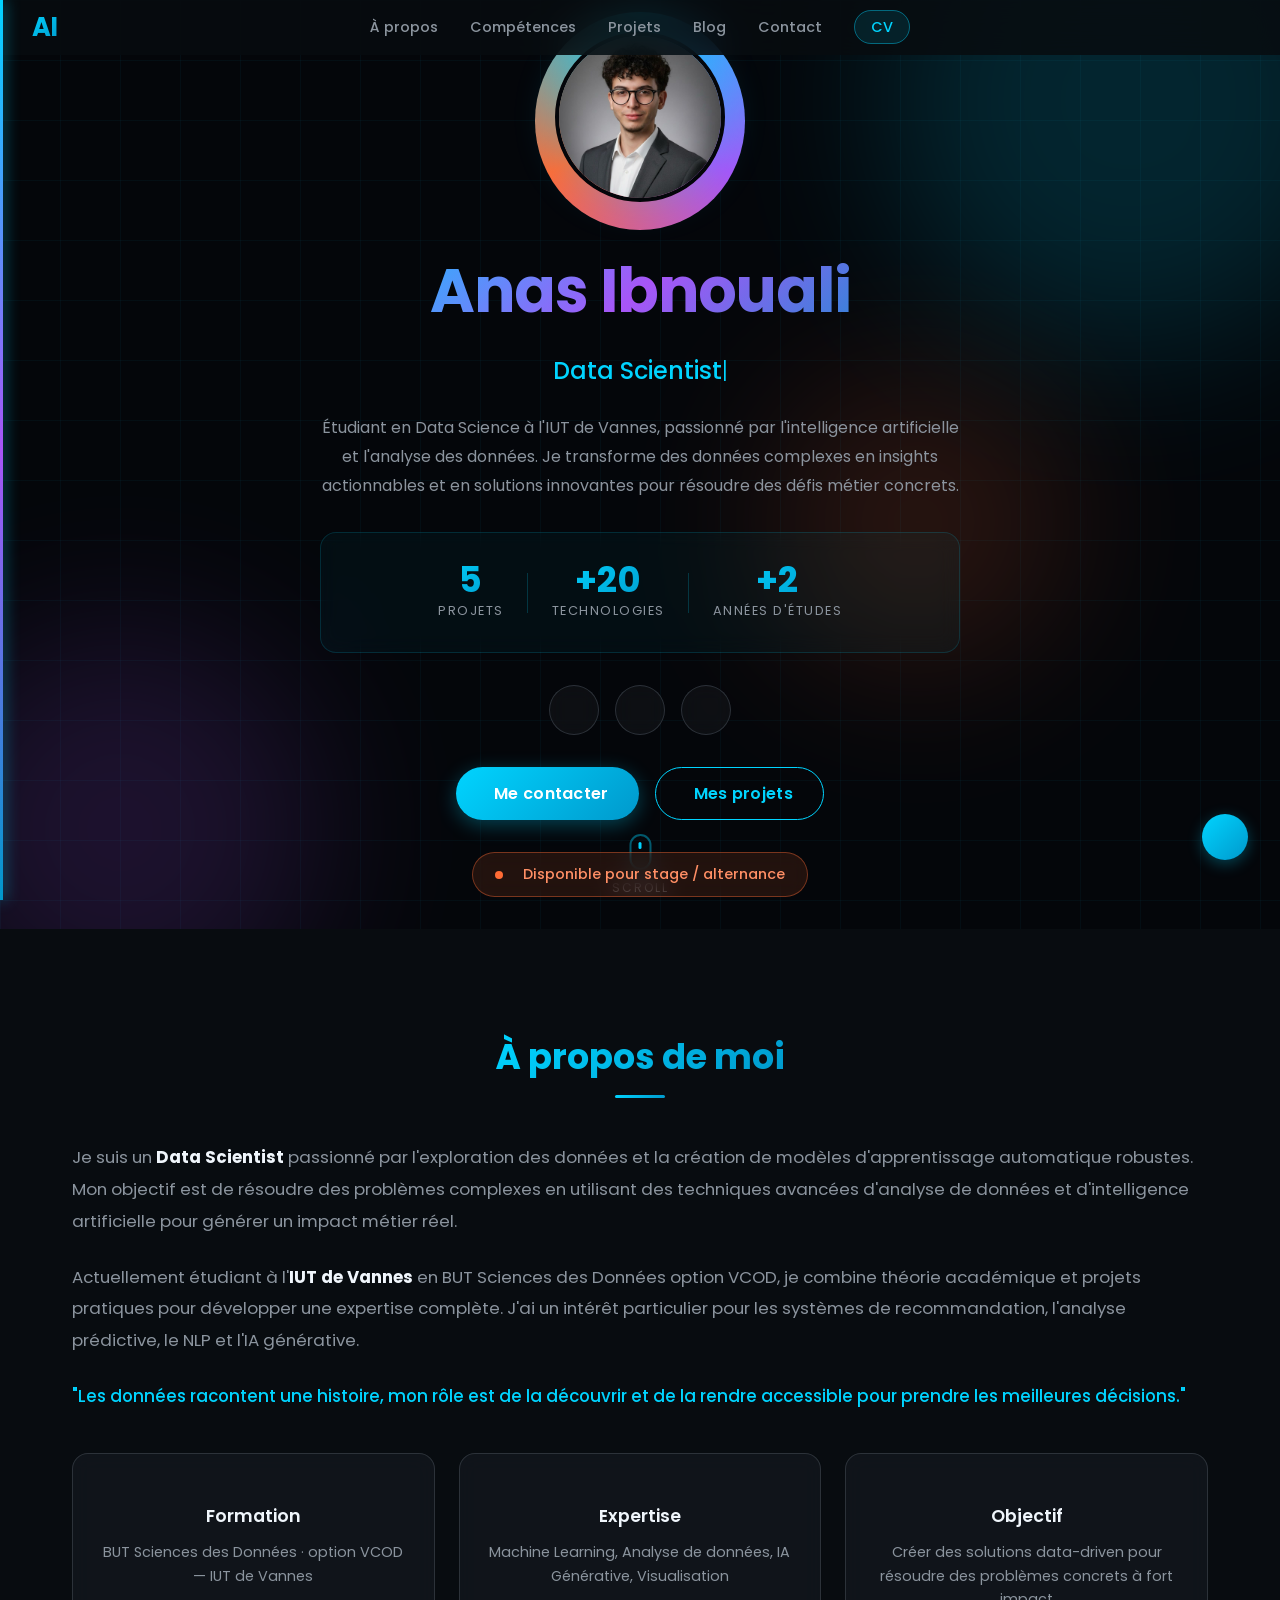
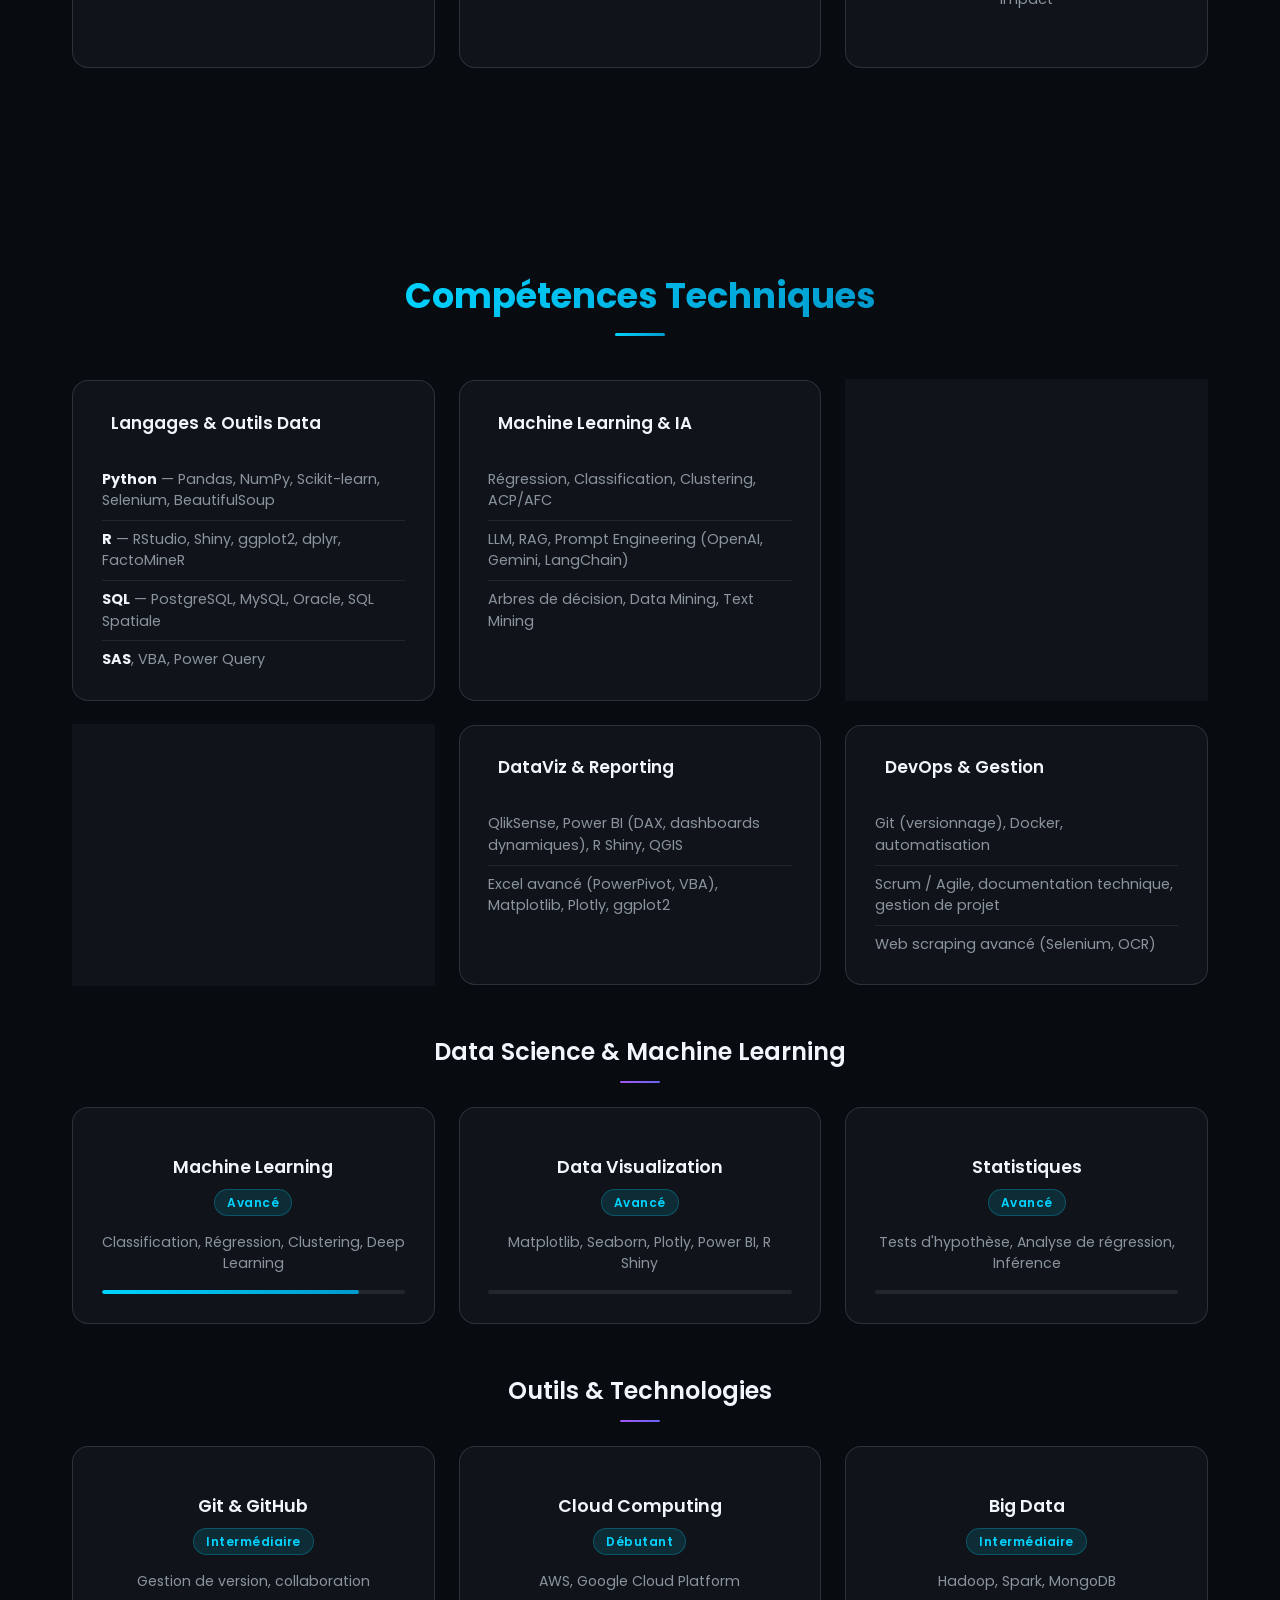
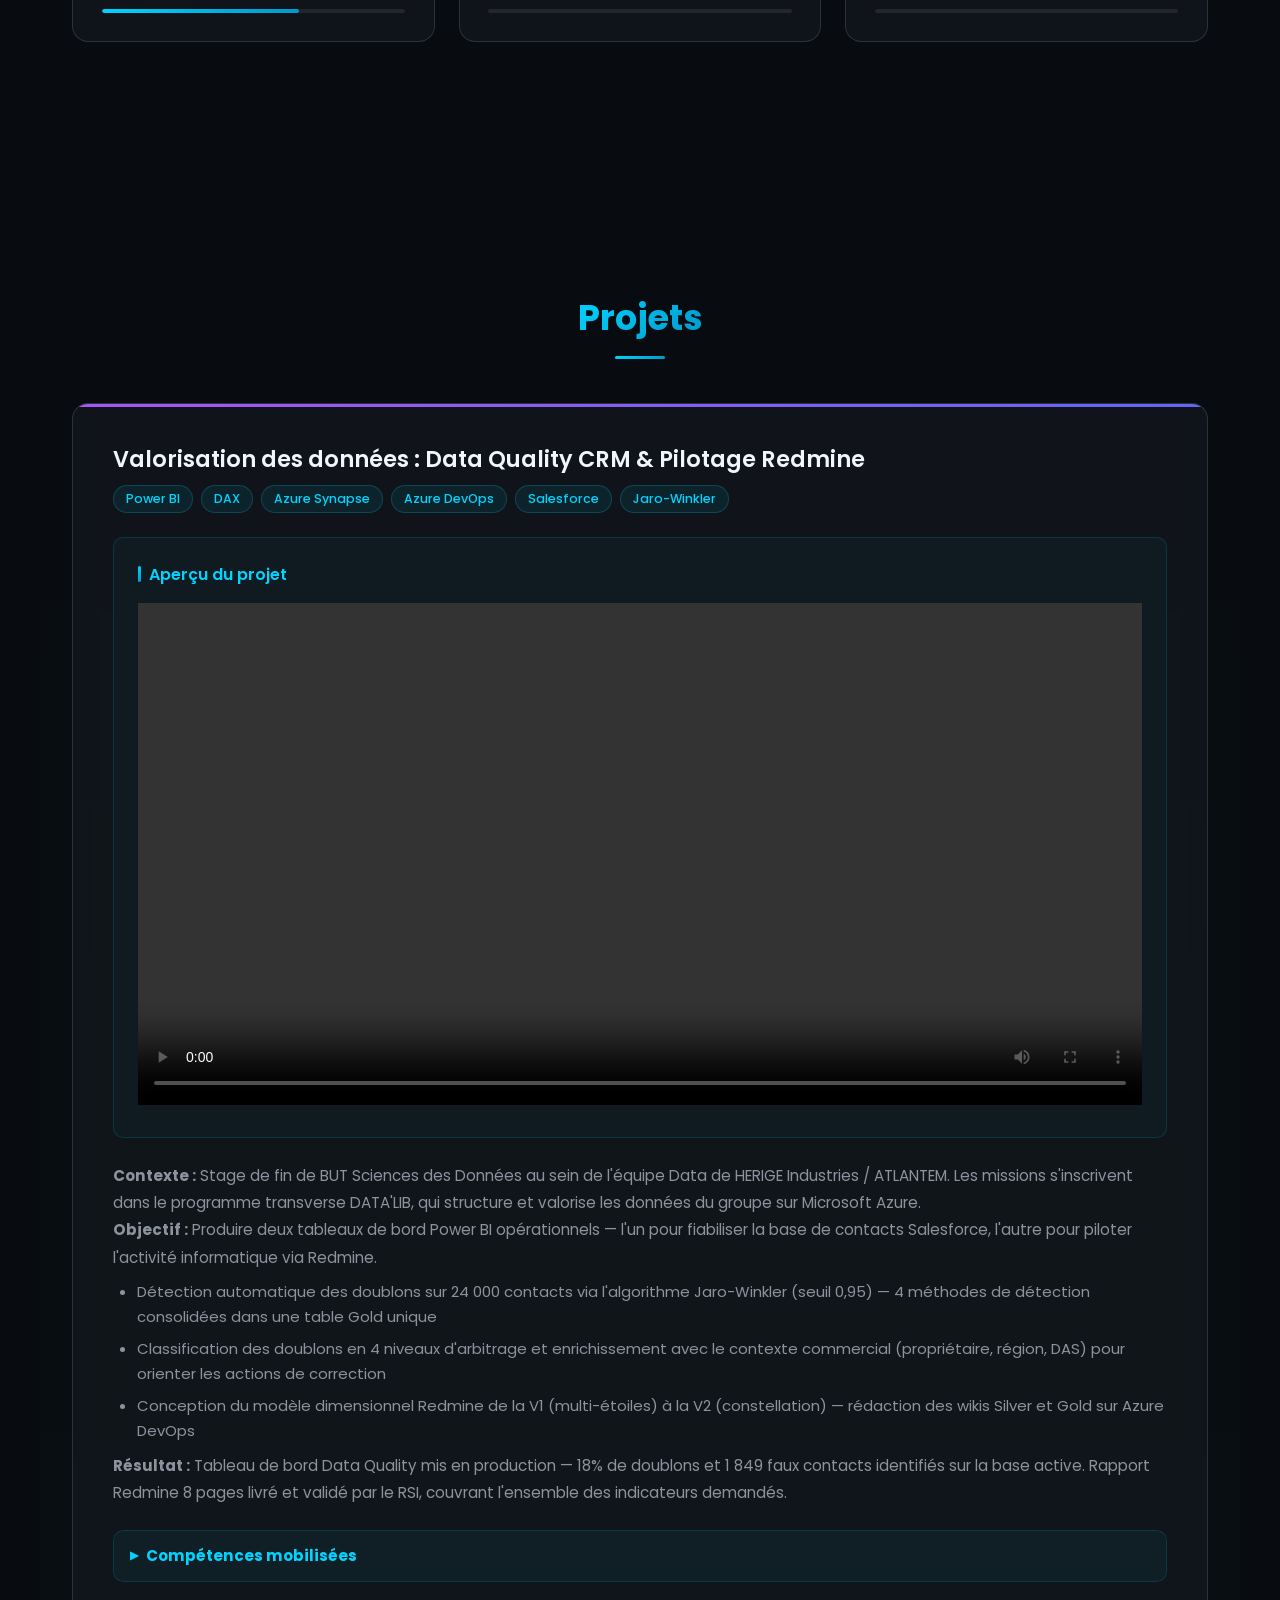
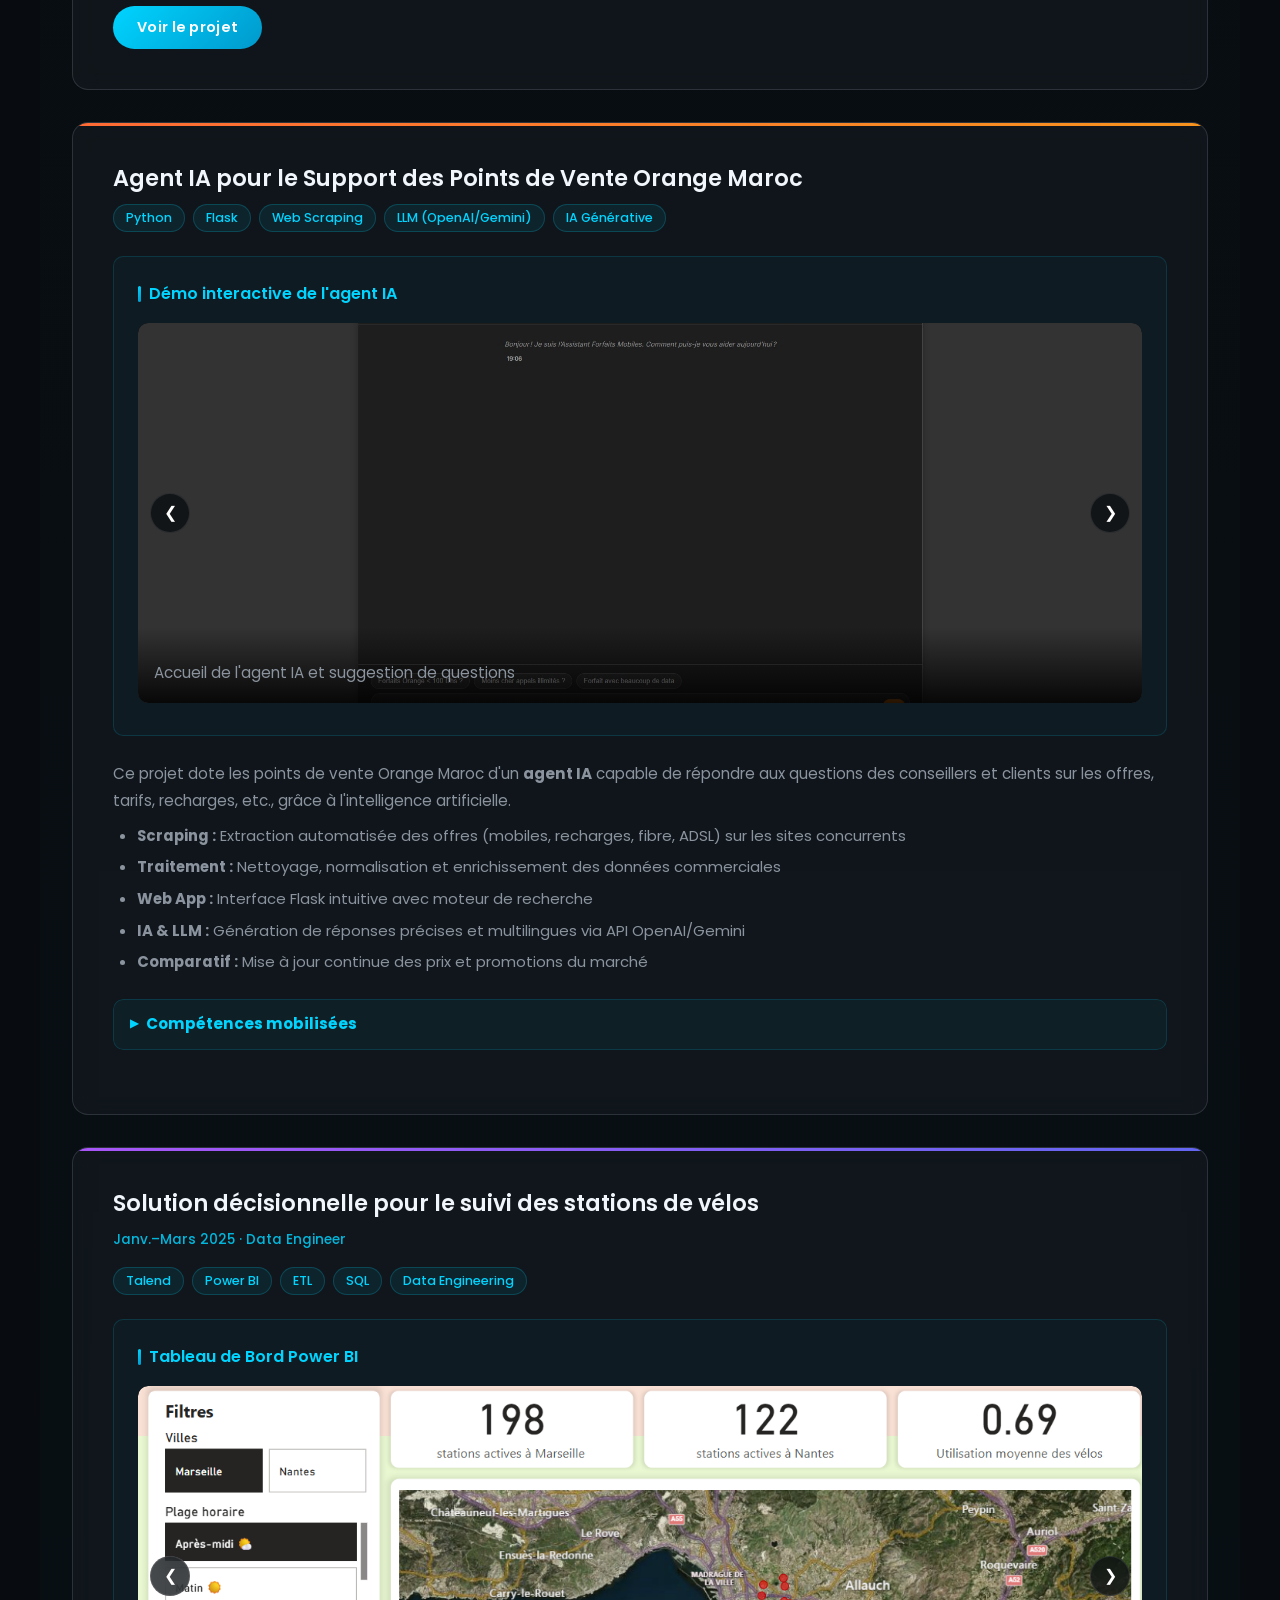
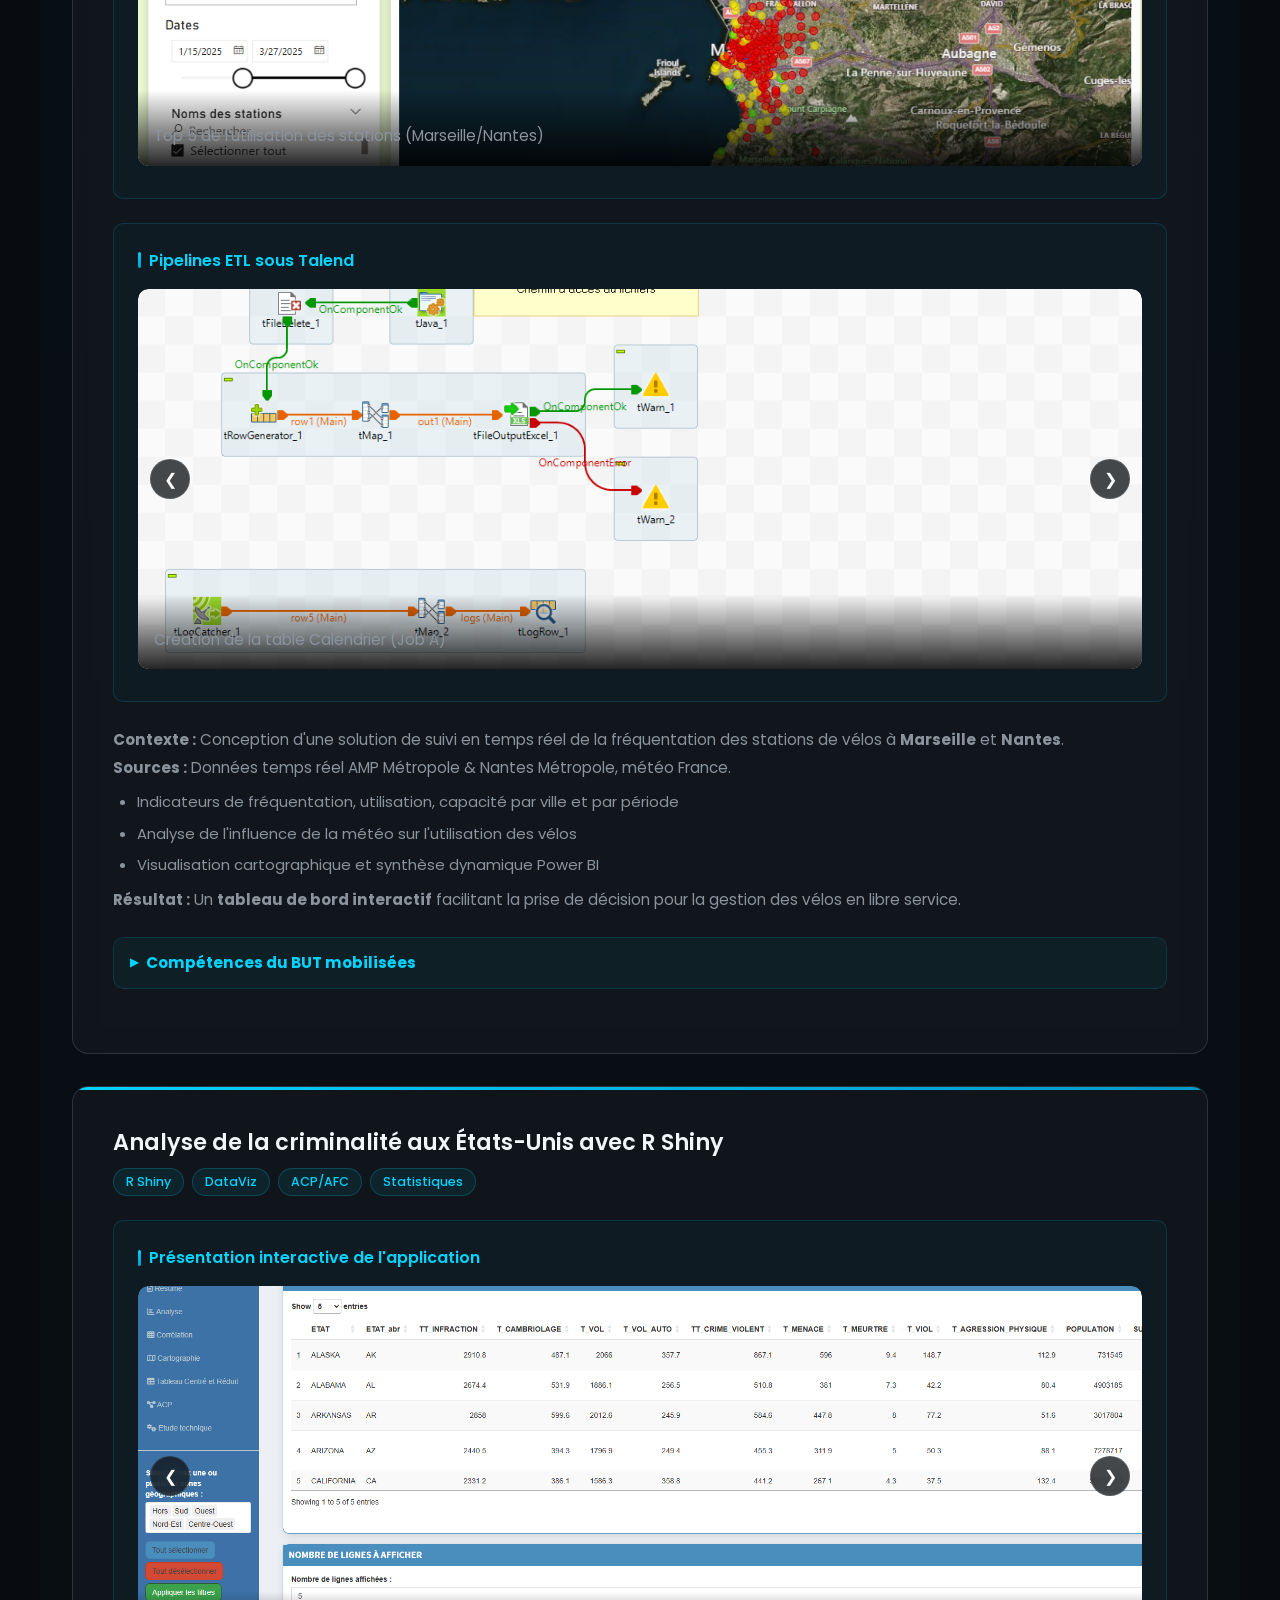
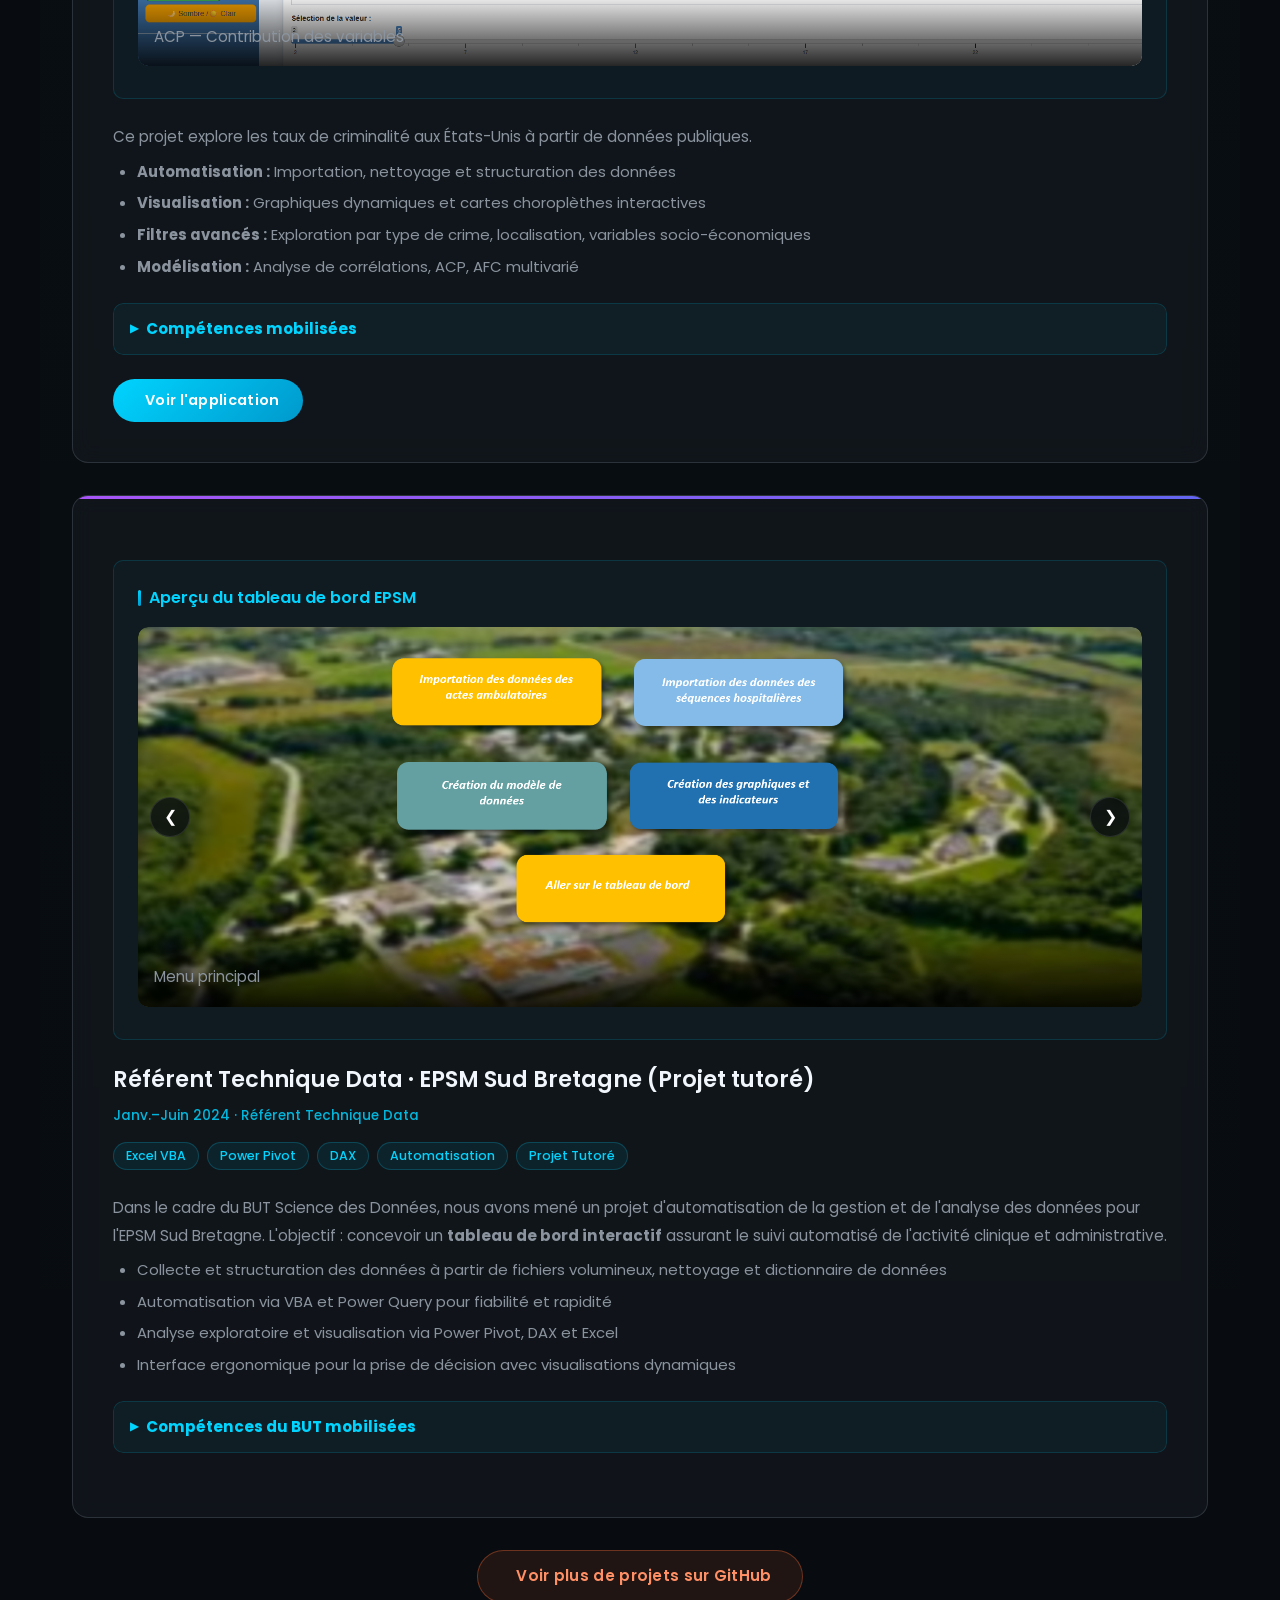
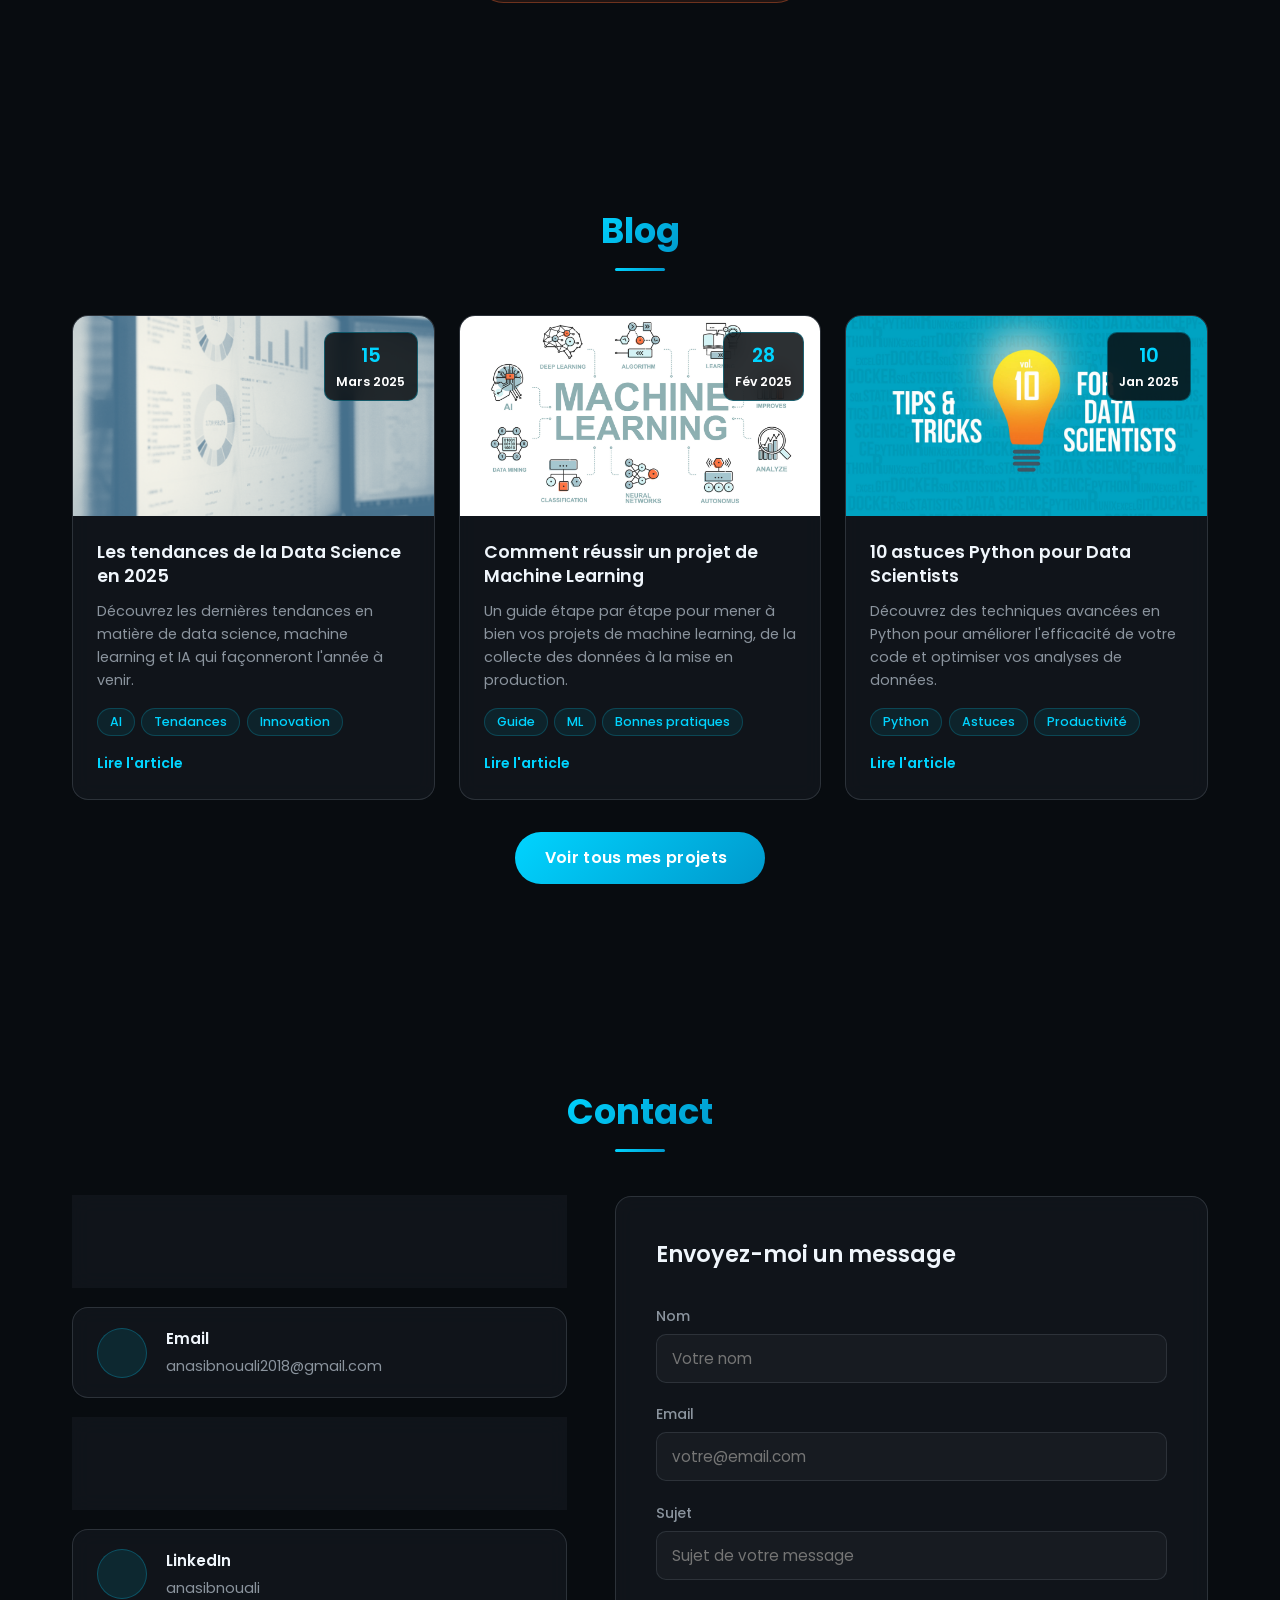
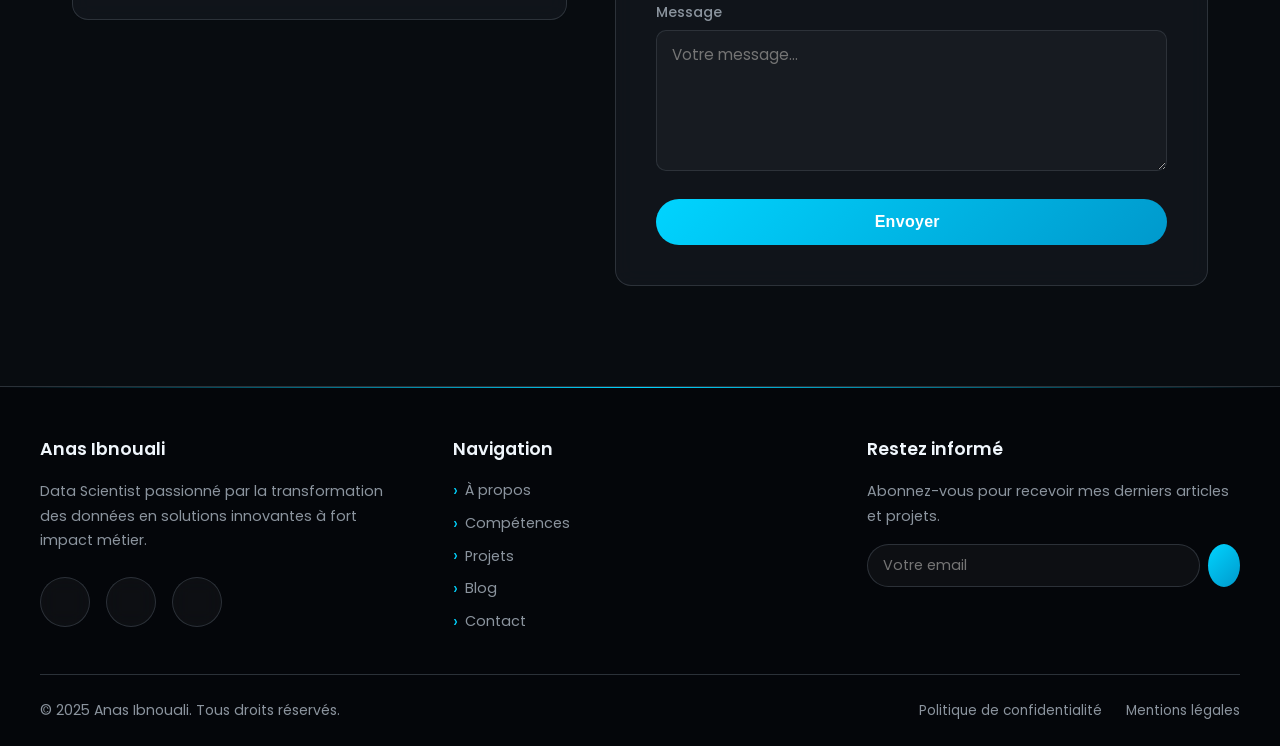
==== index.html @ 26225add "Rename Index.html to index.html for GitHub Pages" ====
<!DOCTYPE html>
<html lang="fr">
<head>
    <meta charset="UTF-8">
    <meta name="viewport" content="width=device-width, initial-scale=1.0">
    <meta name="description" content="Portfolio d'Anas Ibnouali - Data Scientist & ML Engineer spécialisé en Machine Learning, IA et visualisation de données. Étudiant à l'IUT de Vannes.">
    <meta name="keywords" content="Data Science, Machine Learning, IA, Python, R, Portfolio, Anas Ibnouali, Analyste données">
    <meta name="author" content="Anas Ibnouali">
    <meta property="og:title" content="Portfolio - Anas Ibnouali | Data Scientist & ML Engineer">
    <meta property="og:description" content="Data Scientist passionné par l'IA et l'analyse de données. Découvrez mes projets et compétences.">
    <meta property="og:type" content="website">
    <meta property="og:image" content="Images/photo.png">
    <meta name="twitter:card" content="summary_large_image">
    <meta name="theme-color" content="#00d4ff">
    <link rel="icon" type="image/x-icon" href="Images/favicon.ico">
    <link rel="manifest" href="manifest.json">
    <title>Portfolio - Anas Ibnouali | Data Scientist & ML Engineer</title>

    <link rel="preload" href="Styles/styles.css" as="style">
    <link rel="preload" href="https://fonts.googleapis.com/css2?family=Poppins:wght@300;400;500;600;700&display=swap" as="style">

    <link rel="stylesheet" href="Styles/styles.css">
    <link href="https://fonts.googleapis.com/css2?family=Poppins:wght@300;400;500;600;700&display=swap" rel="stylesheet">

    <script src="Scripts/script.js" defer></script>
    <script src="https://kit.fontawesome.com/a076d05399.js" crossorigin="anonymous" defer></script>

    <script type="application/ld+json">
    {
        "@context": "https://schema.org",
        "@type": "Person",
        "name": "Anas Ibnouali",
        "jobTitle": "Data Scientist",
        "description": "Étudiant en Data Science à l'IUT de Vannes, spécialisé en Machine Learning et IA",
        "url": "https://anasibnouali.github.io",
        "sameAs": [
            "https://github.com/anasibnouali",
            "https://www.linkedin.com/in/anasibnouali/"
        ],
        "email": "anasibnouali2018@gmail.com",
        "alumniOf": "IUT de Vannes",
        "knowsAbout": ["Data Science", "Machine Learning", "Python", "R", "SQL", "Power BI"]
    }
    </script>
</head>
<body>

<div class="neon-sidebar"></div>

<header>
    <div class="hero-bg">
        <div class="hero-grid"></div>
        <div class="hero-orb hero-orb-1"></div>
        <div class="hero-orb hero-orb-2"></div>
        <div class="hero-orb hero-orb-3"></div>
    </div>

    <div class="header-content">
        <div class="profile-picture">
            <div class="profile-glow"></div>
            <img src="Images/photo.png" alt="Anas Ibnouali" class="profile-img">
        </div>

        <h1 class="header-title">Anas Ibnouali</h1>

        <div class="title-animation">
            <span class="typing-text" id="typingText"></span><span class="cursor">|</span>
        </div>

        <p class="bio">
            Étudiant en Data Science à l'IUT de Vannes, passionné par l'intelligence artificielle et l'analyse des données.
            Je transforme des données complexes en insights actionnables et en solutions innovantes pour résoudre des défis métier concrets.
        </p>

        <div class="stats-container">
            <div class="stat-item">
                <span class="stat-number" data-target="5">0</span>
                <span class="stat-label">Projets</span>
            </div>
            <div class="stat-item">
                <span class="stat-number" data-target="20">0</span>
                <span class="stat-label">Technologies</span>
            </div>
            <div class="stat-item">
                <span class="stat-number" data-target="2">0</span>
                <span class="stat-label">Années d'études</span>
            </div>
        </div>

        <div class="social-icons">
            <a href="https://github.com/anasibnouali" class="icon" aria-label="GitHub" target="_blank" rel="noopener">
                <i class="fab fa-github"></i>
                <span class="tooltip">GitHub</span>
            </a>
            <a href="https://www.linkedin.com/in/anasibnouali/" class="icon" aria-label="LinkedIn" target="_blank" rel="noopener">
                <i class="fab fa-linkedin"></i>
                <span class="tooltip">LinkedIn</span>
            </a>
            <a href="mailto:anasibnouali2018@gmail.com" class="icon" aria-label="Email">
                <i class="fas fa-envelope"></i>
                <span class="tooltip">Email</span>
            </a>
        </div>

        <div class="cta-buttons">
            <a href="#contact" class="btn primary-btn">
                <i class="fas fa-envelope"></i>
                Me contacter
            </a>
            <a href="#projets" class="btn secondary-btn">
                <i class="fas fa-rocket"></i>
                Mes projets
            </a>
        </div>

        <div class="badge-available">
            <span class="badge-pulse"></span>
            <i class="fas fa-bolt"></i>
            Disponible pour stage / alternance
        </div>
    </div>

    <div class="scroll-indicator">
        <div class="scroll-mouse">
            <div class="scroll-wheel"></div>
        </div>
        <span>Scroll</span>
    </div>
</header>

<nav class="navbar" id="navbar">
    <div class="logo">
        <a href="#" class="logo-text">AI</a>
    </div>
    <input type="checkbox" id="nav-toggle" class="nav-toggle">
    <label for="nav-toggle" class="nav-toggle-label" aria-label="Menu">
        <span></span>
    </label>
    <ul class="nav-menu">
        <li><a href="#about">À propos</a></li>
        <li><a href="#competences">Compétences</a></li>
        <li><a href="#projets">Projets</a></li>
        <li><a href="#blog">Blog</a></li>
        <li><a href="#contact">Contact</a></li>
        <li>
            <a href="docs/CV_ALTERNANCE (2)" class="cv-download" download target="_blank">
                CV <i class="fas fa-download"></i>
            </a>
        </li>
    </ul>
</nav>

<main>
    <!-- ===================== À PROPOS ===================== -->
    <section id="about" class="section">
        <h2 class="section-title"><span>À propos de moi</span></h2>
        <div class="about-content">
            <div class="about-text">
                <p>Je suis un <strong>Data Scientist</strong> passionné par l'exploration des données et la création de modèles d'apprentissage automatique robustes. Mon objectif est de résoudre des problèmes complexes en utilisant des techniques avancées d'analyse de données et d'intelligence artificielle pour générer un impact métier réel.</p>
                <p>Actuellement étudiant à l'<strong>IUT de Vannes</strong> en BUT Sciences des Données option VCOD, je combine théorie académique et projets pratiques pour développer une expertise complète. J'ai un intérêt particulier pour les systèmes de recommandation, l'analyse prédictive, le NLP et l'IA générative.</p>
                <p><em>"Les données racontent une histoire, mon rôle est de la découvrir et de la rendre accessible pour prendre les meilleures décisions."</em></p>

                <div class="key-points">
                    <div class="key-point">
                        <i class="fas fa-graduation-cap"></i>
                        <h3>Formation</h3>
                        <p>BUT Sciences des Données · option VCOD — IUT de Vannes</p>
                    </div>
                    <div class="key-point">
                        <i class="fas fa-brain"></i>
                        <h3>Expertise</h3>
                        <p>Machine Learning, Analyse de données, IA Générative, Visualisation</p>
                    </div>
                    <div class="key-point">
                        <i class="fas fa-chart-line"></i>
                        <h3>Objectif</h3>
                        <p>Créer des solutions data-driven pour résoudre des problèmes concrets à fort impact</p>
                    </div>
                </div>
            </div>
        </div>
    </section>

    <!-- ===================== COMPÉTENCES ===================== -->
    <section id="competences" class="section">
        <h2 class="section-title"><span>Compétences Techniques</span></h2>

        <div class="skills-advanced-grid">
            <div class="skills-block">
                <h3><i class="fas fa-code"></i> Langages & Outils Data</h3>
                <ul>
                    <li><b>Python</b> — Pandas, NumPy, Scikit-learn, Selenium, BeautifulSoup</li>
                    <li><b>R</b> — RStudio, Shiny, ggplot2, dplyr, FactoMineR</li>
                    <li><b>SQL</b> — PostgreSQL, MySQL, Oracle, SQL Spatiale</li>
                    <li><b>SAS</b>, VBA, Power Query</li>
                </ul>
            </div>
            <div class="skills-block">
                <h3><i class="fas fa-brain"></i> Machine Learning & IA</h3>
                <ul>
                    <li>Régression, Classification, Clustering, ACP/AFC</li>
                    <li>LLM, RAG, Prompt Engineering (OpenAI, Gemini, LangChain)</li>
                    <li>Arbres de décision, Data Mining, Text Mining</li>
                </ul>
            </div>
            <div class="skills-block">
                <h3><i class="fas fa-database"></i> Data Engineering & ETL</h3>
                <ul>
                    <li>Talend, Power Query — pipelines ETL, intégration multi-sources</li>
                    <li>Nettoyage, enrichissement, structuration & automatisation</li>
                </ul>
            </div>
            <div class="skills-block">
                <h3><i class="fas fa-server"></i> Développement Web & API</h3>
                <ul>
                    <li>Flask, HTML5, CSS3, JavaScript (ES6+)</li>
                    <li>API REST — création, intégration & sécurisation</li>
                </ul>
            </div>
            <div class="skills-block">
                <h3><i class="fas fa-chart-bar"></i> DataViz & Reporting</h3>
                <ul>
                    <li>QlikSense, Power BI (DAX, dashboards dynamiques), R Shiny, QGIS</li>
                    <li>Excel avancé (PowerPivot, VBA), Matplotlib, Plotly, ggplot2</li>
                </ul>
            </div>
            <div class="skills-block">
                <h3><i class="fas fa-tools"></i> DevOps & Gestion</h3>
                <ul>
                    <li>Git (versionnage), Docker, automatisation</li>
                    <li>Scrum / Agile, documentation technique, gestion de projet</li>
                    <li>Web scraping avancé (Selenium, OCR)</li>
                </ul>
            </div>
        </div>

        <h3 class="skills-subtitle">Data Science & Machine Learning</h3>
        <div class="skills-cards-grid">
            <div class="skill-card">
                <div class="skill-icon"><i class="fas fa-brain"></i></div>
                <h4 class="skill-title">Machine Learning</h4>
                <div class="skill-badge">Avancé</div>
                <p class="skill-desc">Classification, Régression, Clustering, Deep Learning</p>
                <div class="skill-progress"><div class="skill-progress-fill" style="--fill: 0.85" data-fill="0.85"></div></div>
            </div>
            <div class="skill-card">
                <div class="skill-icon"><i class="fas fa-chart-bar"></i></div>
                <h4 class="skill-title">Data Visualization</h4>
                <div class="skill-badge">Avancé</div>
                <p class="skill-desc">Matplotlib, Seaborn, Plotly, Power BI, R Shiny</p>
                <div class="skill-progress"><div class="skill-progress-fill" data-fill="0.90"></div></div>
            </div>
            <div class="skill-card">
                <div class="skill-icon"><i class="fas fa-calculator"></i></div>
                <h4 class="skill-title">Statistiques</h4>
                <div class="skill-badge">Avancé</div>
                <p class="skill-desc">Tests d'hypothèse, Analyse de régression, Inférence</p>
                <div class="skill-progress"><div class="skill-progress-fill" data-fill="0.88"></div></div>
            </div>
        </div>

        <h3 class="skills-subtitle">Outils & Technologies</h3>
        <div class="skills-cards-grid">
            <div class="skill-card">
                <div class="skill-icon"><i class="fab fa-git-alt"></i></div>
                <h4 class="skill-title">Git & GitHub</h4>
                <div class="skill-badge">Intermédiaire</div>
                <p class="skill-desc">Gestion de version, collaboration</p>
                <div class="skill-progress"><div class="skill-progress-fill" data-fill="0.65"></div></div>
            </div>
            <div class="skill-card">
                <div class="skill-icon"><i class="fas fa-cloud"></i></div>
                <h4 class="skill-title">Cloud Computing</h4>
                <div class="skill-badge">Débutant</div>
                <p class="skill-desc">AWS, Google Cloud Platform</p>
                <div class="skill-progress"><div class="skill-progress-fill" data-fill="0.35"></div></div>
            </div>
            <div class="skill-card">
                <div class="skill-icon"><i class="fas fa-server"></i></div>
                <h4 class="skill-title">Big Data</h4>
                <div class="skill-badge">Intermédiaire</div>
                <p class="skill-desc">Hadoop, Spark, MongoDB</p>
                <div class="skill-progress"><div class="skill-progress-fill" data-fill="0.55"></div></div>
            </div>
        </div>
    </section>

    <!-- ===================== PROJETS ===================== -->
		<section id="projets" class="section">
			<h2 class="section-title"><span>Projets</span></h2>

			<div class="project-card">
		<div class="project-content">
			<h3>Valorisation des données : Data Quality CRM & Pilotage Redmine</h3>
			<div class="project-tags">
				<span class="tag">Power BI</span>
				<span class="tag">DAX</span>
				<span class="tag">Azure Synapse</span>
				<span class="tag">Azure DevOps</span>
				<span class="tag">Salesforce</span>
				<span class="tag">Jaro-Winkler</span>
			</div>

			<section class="rounded-block">
				<h4>Aperçu du projet</h4>
				<div class="video-container">
					<video controls width="100%">
						<source src="Videos/projet1-demo.mp4" type="video/mp4">
						Votre navigateur ne supporte pas la lecture de vidéos.
					</video>
				</div>
			</section>

			<p>
				<strong>Contexte :</strong> Stage de fin de BUT Sciences des Données au sein de l'équipe Data de HERIGE Industries / ATLANTEM. Les missions s'inscrivent dans le programme transverse DATA'LIB, qui structure et valorise les données du groupe sur Microsoft Azure.<br>
				<strong>Objectif :</strong> Produire deux tableaux de bord Power BI opérationnels — l'un pour fiabiliser la base de contacts Salesforce, l'autre pour piloter l'activité informatique via Redmine.
			</p>
			<ul>
				<li>Détection automatique des doublons sur 24 000 contacts via l'algorithme Jaro-Winkler (seuil 0,95) — 4 méthodes de détection consolidées dans une table Gold unique</li>
				<li>Classification des doublons en 4 niveaux d'arbitrage et enrichissement avec le contexte commercial (propriétaire, région, DAS) pour orienter les actions de correction</li>
				<li>Conception du modèle dimensionnel Redmine de la V1 (multi-étoiles) à la V2 (constellation) — rédaction des wikis Silver et Gold sur Azure DevOps</li>
			</ul>
			<p><strong>Résultat :</strong> Tableau de bord Data Quality mis en production — 18% de doublons et 1 849 faux contacts identifiés sur la base active. Rapport Redmine 8 pages livré et validé par le RSI, couvrant l'ensemble des indicateurs demandés.</p>

			<details class="sae-details">
				<summary><b>Compétences mobilisées</b></summary>
				<ul>
					<li>Modélisation dimensionnelle — schéma en constellation (V1 → V2)</li>
					<li>DAX avancé — SWITCH, USERELATIONSHIP, colonnes calculées</li>
					<li>Conception du modèle de données Silver et Gold sur Azure Synapse</li>
					<li>Rédaction de spécifications techniques — wikis et User Stories Azure DevOps</li>
					<li>Méthode agile SCRUMBAN — daily, backlog, cycles de 3 semaines</li>
				</ul>
			</details>
			<div class="project-links">
				<a href="#" class="btn project-btn" target="_blank">Voir le projet</a>
			</div>
		</div>
	</div>


        <!-- Projet 3 — Agent IA Orange Maroc -->
        <div class="project-card">
            <div class="project-content">
                <h3>Agent IA pour le Support des Points de Vente Orange Maroc</h3>
                <div class="project-tags">
                    <span class="tag">Python</span>
                    <span class="tag">Flask</span>
                    <span class="tag">Web Scraping</span>
                    <span class="tag">LLM (OpenAI/Gemini)</span>
                    <span class="tag">IA Générative</span>
                </div>

                <section class="rounded-block">
                    <h4>Démo interactive de l'agent IA</h4>
                    <div class="image-slider">
                        <button class="prev" aria-label="Précédent">❮</button>
                        <div class="slides">
                            <div class="slide" style="display:block;">
                                <img src="Images/AgentInterface.jpg" alt="Interface agent IA">
                                <p>Accueil de l'agent IA et suggestion de questions</p>
                            </div>
                            <div class="slide" style="display:none;">
                                <img src="Images/AgentAI2.jpg" alt="Discussion agent IA">
                                <p>Réponse intelligente et conversation avec l'agent</p>
                            </div>
                            <div class="slide" style="display:none;">
                                <img src="Images/SVGTOPNG.jpg" alt="Conversion SVG en PNG">
                                <p>Conversion automatisée d'images pour l'OCR</p>
                            </div>
                            <div class="slide" style="display:none;">
                                <img src="Images/AnalyseImageAVEAPIgemini.jpg" alt="Analyse image API Gemini">
                                <p>Extraction de texte via Gemini API</p>
                            </div>
                            <div class="slide" style="display:none;">
                                <img src="Images/Comparaison1.jpg" alt="Comparaison offres 1">
                                <p>Comparaison interactive des offres opérateurs (vue 1)</p>
                            </div>
                            <div class="slide" style="display:none;">
                                <img src="Images/comparaison2.jpg" alt="Comparaison offres 2">
                                <p>Comparaison interactive des offres opérateurs (vue 2)</p>
                            </div>
                            <div class="slide" style="display:none;">
                                <img src="Images/Prompt.png.jpg" alt="Prompt LLM">
                                <p>Prompt sur-mesure pour le LLM (Gemini/OpenAI)</p>
                            </div>
                            <div class="slide" style="display:none;">
                                <img src="Images/SCRAPACESSOIRESIAM.jpg" alt="Scraping IAM">
                                <p>Scraping d'accessoires sur le site IAM</p>
                            </div>
                        </div>
                        <button class="next" aria-label="Suivant">❯</button>
                    </div>
                </section>

                <p>
                    Ce projet dote les points de vente Orange Maroc d'un <b>agent IA</b> capable de répondre aux questions des conseillers et clients sur les offres, tarifs, recharges, etc., grâce à l'intelligence artificielle.
                </p>
                <ul>
                    <li><b>Scraping :</b> Extraction automatisée des offres (mobiles, recharges, fibre, ADSL) sur les sites concurrents</li>
                    <li><b>Traitement :</b> Nettoyage, normalisation et enrichissement des données commerciales</li>
                    <li><b>Web App :</b> Interface Flask intuitive avec moteur de recherche</li>
                    <li><b>IA & LLM :</b> Génération de réponses précises et multilingues via API OpenAI/Gemini</li>
                    <li><b>Comparatif :</b> Mise à jour continue des prix et promotions du marché</li>
                </ul>

                <details class="sae-details">
                    <summary><b>Compétences mobilisées</b></summary>
                    <ul>
                        <li>Scraping avancé & automatisation Python</li>
                        <li>Gestion et structuration de bases de données</li>
                        <li>Développement web (Flask, HTML, CSS, JS)</li>
                        <li>Intégration d'API IA (OpenAI, Gemini)</li>
                        <li>Exploration & visualisation des données</li>
                        <li>Gestion de projet</li>
                    </ul>
                </details>
            </div>
        </div>

        <!-- Projet 4 — Vélos -->
        <div class="project-card">
            <div class="project-content">
                <h3>Solution décisionnelle pour le suivi des stations de vélos</h3>
                <span class="project-date">Janv.–Mars 2025 · Data Engineer</span>
                <div class="project-tags">
                    <span class="tag">Talend</span>
                    <span class="tag">Power BI</span>
                    <span class="tag">ETL</span>
                    <span class="tag">SQL</span>
                    <span class="tag">Data Engineering</span>
                </div>

                <section class="rounded-block">
                    <h4>Tableau de Bord Power BI</h4>
                    <div class="image-slider">
                        <button class="prev" aria-label="Précédent">❮</button>
                        <div class="slides">
                            <div class="slide" style="display:block;">
                                <img src="Images/DEV6.png" alt="Top 5 stations">
                                <p>Top 5 de l'utilisation des stations (Marseille/Nantes)</p>
                            </div>
                            <div class="slide" style="display:none;">
                                <img src="Images/DEV7.png" alt="Vue globale Marseille">
                                <p>Carte des stations actives — Marseille</p>
                            </div>
                            <div class="slide" style="display:none;">
                                <img src="Images/DEV8.png" alt="Analyse météo">
                                <p>Comparaison des variables météo — Nantes vs Marseille</p>
                            </div>
                            <div class="slide" style="display:none;">
                                <img src="Images/DEV9.png" alt="Vent et vélos">
                                <p>Analyse de l'influence du vent sur l'utilisation des vélos</p>
                            </div>
                            <div class="slide" style="display:none;">
                                <img src="Images/DEV10.png" alt="Variables météo">
                                <p>Exploration des variables météorologiques</p>
                            </div>
                        </div>
                        <button class="next" aria-label="Suivant">❯</button>
                    </div>
                </section>

                <section class="rounded-block">
                    <h4>Pipelines ETL sous Talend</h4>
                    <div class="image-slider">
                        <button class="prev" aria-label="Précédent">❮</button>
                        <div class="slides">
                            <div class="slide" style="display:block;">
                                <img src="Images/DEV1.png" alt="ETL Calendrier">
                                <p>Création de la table Calendrier (Job A)</p>
                            </div>
                            <div class="slide" style="display:none;">
                                <img src="Images/DEV2.png" alt="ETL Météo">
                                <p>Récupération et intégration des données météorologiques (Job B)</p>
                            </div>
                            <div class="slide" style="display:none;">
                                <img src="Images/DEV3.png" alt="ETL Stations">
                                <p>Création et intégration de la table Stations de vélos (Job C)</p>
                            </div>
                            <div class="slide" style="display:none;">
                                <img src="Images/DEV4.png" alt="Données journalières">
                                <p>Ajout de données journalières à la table de faits (Job D)</p>
                            </div>
                            <div class="slide" style="display:none;">
                                <img src="Images/DEV5.png" alt="Orchestration ETL">
                                <p>Orchestration complète de l'ETL (Job E)</p>
                            </div>
                        </div>
                        <button class="next" aria-label="Suivant">❯</button>
                    </div>
                </section>

                <p>
                    <strong>Contexte :</strong> Conception d'une solution de suivi en temps réel de la fréquentation des stations de vélos à <b>Marseille</b> et <b>Nantes</b>.<br>
                    <strong>Sources :</strong> Données temps réel AMP Métropole & Nantes Métropole, météo France.
                </p>
                <ul>
                    <li>Indicateurs de fréquentation, utilisation, capacité par ville et par période</li>
                    <li>Analyse de l'influence de la météo sur l'utilisation des vélos</li>
                    <li>Visualisation cartographique et synthèse dynamique Power BI</li>
                </ul>
                <p><strong>Résultat :</strong> Un <b>tableau de bord interactif</b> facilitant la prise de décision pour la gestion des vélos en libre service.</p>

                <details class="sae-details">
                    <summary><b>Compétences du BUT mobilisées</b></summary>
                    <ul>
                        <li>Collecte et intégration de données multi-sources</li>
                        <li>Automatisation (ETL Talend)</li>
                        <li>Reporting et Data Visualisation (Power BI)</li>
                        <li>Analyse statistique et croisement de variables</li>
                        <li>Restitution de résultats et accompagnement à la décision</li>
                    </ul>
                </details>
            </div>
        </div>

        <!-- Projet 5 — R Shiny Criminalité -->
        <div class="project-card">
            <div class="project-content">
                <h3>Analyse de la criminalité aux États-Unis avec R Shiny</h3>
                <div class="project-tags">
                    <span class="tag">R Shiny</span>
                    <span class="tag">DataViz</span>
                    <span class="tag">ACP/AFC</span>
                    <span class="tag">Statistiques</span>
                </div>

                <section class="rounded-block">
                    <h4>Présentation interactive de l'application</h4>
                    <div class="image-slider">
                        <button class="prev" aria-label="Précédent">❮</button>
                        <div class="slides">
                            <div class="slide" style="display:block;">
                                <img src="Images/App1.png" alt="ACP">
                                <p>ACP — Contribution des variables</p>
                            </div>
                            <div class="slide" style="display:none;">
                                <img src="Images/APP2.png" alt="Tableau des données">
                                <p>Exploration du jeu de données complet</p>
                            </div>
                            <div class="slide" style="display:none;">
                                <img src="Images/APP3.png" alt="Résumé statistique">
                                <p>Résumé statistique interactif</p>
                            </div>
                            <div class="slide" style="display:none;">
                                <img src="Images/APP4.png" alt="Analyse univariée">
                                <p>Boxplots & Histogrammes dynamiques</p>
                            </div>
                            <div class="slide" style="display:none;">
                                <img src="Images/App5.PNG" alt="Corrélation">
                                <p>Matrice de corrélation</p>
                            </div>
                            <div class="slide" style="display:none;">
                                <img src="Images/App6.png" alt="Cartographie">
                                <p>Carte choroplèthe interactive</p>
                            </div>
                            <div class="slide" style="display:none;">
                                <img src="Images/APP7.jpg" alt="Tableau centré réduit">
                                <p>Tableau centré et réduit</p>
                            </div>
                            <div class="slide" style="display:none;">
                                <img src="Images/App8.png.jpg" alt="Projection PCA">
                                <p>Projection des individus & variables (PCA)</p>
                            </div>
                        </div>
                        <button class="next" aria-label="Suivant">❯</button>
                    </div>
                </section>

                <p>
                    Ce projet explore les taux de criminalité aux États-Unis à partir de données publiques.
                </p>
                <ul>
                    <li><b>Automatisation :</b> Importation, nettoyage et structuration des données</li>
                    <li><b>Visualisation :</b> Graphiques dynamiques et cartes choroplèthes interactives</li>
                    <li><b>Filtres avancés :</b> Exploration par type de crime, localisation, variables socio-économiques</li>
                    <li><b>Modélisation :</b> Analyse de corrélations, ACP, AFC multivarié</li>
                </ul>

                <details class="sae-details">
                    <summary><b>Compétences mobilisées</b></summary>
                    <ul>
                        <li>Traitement & automatisation des données</li>
                        <li>Exploration & visualisation avancées</li>
                        <li>Modélisation statistique</li>
                        <li>Développement d'outils interactifs R Shiny</li>
                        <li>Gestion de projet en équipe</li>
                    </ul>
                </details>
                <div class="project-links">
                    <a href="https://anas-ibnouali.shinyapps.io/Ibnou_Anas/" class="btn project-btn" target="_blank">
                        <i class="fas fa-external-link-alt"></i> Voir l'application
                    </a>
                </div>
            </div>
        </div>

        <!-- Projet 6 — EPSM -->
        <div class="project-card">
            <div class="project-content">
                <section class="rounded-block">
                    <h4>Aperçu du tableau de bord EPSM</h4>
                    <div class="image-slider">
                        <button class="prev" aria-label="Précédent">❮</button>
                        <div class="slides">
                            <div class="slide" style="display:block;">
                                <img src="Images/EPSM1.png" alt="Menu principal">
                                <p>Menu principal</p>
                            </div>
                            <div class="slide" style="display:none;">
                                <img src="Images/EPSM2.png" alt="Activité globale">
                                <p>Activité globale</p>
                            </div>
                            <div class="slide" style="display:none;">
                                <img src="Images/EPSM3.png" alt="Ambulatoire">
                                <p>Activité Ambulatoire</p>
                            </div>
                            <div class="slide" style="display:none;">
                                <img src="Images/EPSM4.png" alt="Séquence 1">
                                <p>Séquence hospitalière 1</p>
                            </div>
                            <div class="slide" style="display:none;">
                                <img src="Images/EPSM5.png" alt="Séquence 2">
                                <p>Séquence hospitalière 2</p>
                            </div>
                        </div>
                        <button class="next" aria-label="Suivant">❯</button>
                    </div>
                </section>

                <h3>Référent Technique Data · EPSM Sud Bretagne (Projet tutoré)</h3>
                <span class="project-date">Janv.–Juin 2024 · Référent Technique Data</span>
                <div class="project-tags">
                    <span class="tag">Excel VBA</span>
                    <span class="tag">Power Pivot</span>
                    <span class="tag">DAX</span>
                    <span class="tag">Automatisation</span>
                    <span class="tag">Projet Tutoré</span>
                </div>

                <p>
                    Dans le cadre du BUT Science des Données, nous avons mené un projet d'automatisation de la gestion et de l'analyse des données pour l'EPSM Sud Bretagne.
                    L'objectif : concevoir un <strong>tableau de bord interactif</strong> assurant le suivi automatisé de l'activité clinique et administrative.
                </p>
                <ul>
                    <li>Collecte et structuration des données à partir de fichiers volumineux, nettoyage et dictionnaire de données</li>
                    <li>Automatisation via VBA et Power Query pour fiabilité et rapidité</li>
                    <li>Analyse exploratoire et visualisation via Power Pivot, DAX et Excel</li>
                    <li>Interface ergonomique pour la prise de décision avec visualisations dynamiques</li>
                </ul>

                <details class="sae-details">
                    <summary><b>Compétences du BUT mobilisées</b></summary>
                    <ul>
                        <li>Maîtrise de la syntaxe et des langages (DAX, VBA)</li>
                        <li>Mise en évidence des résultats clés via indicateurs pertinents</li>
                        <li>Reporting et Data Visualisation</li>
                        <li>Statistique descriptive et inférentielle</li>
                        <li>Programmation statistique</li>
                    </ul>
                </details>
            </div>
        </div>

        <div class="more-projects">
            <a href="https://github.com/anasibnouali" class="btn more-projects-btn" target="_blank" rel="noopener">
                <i class="fab fa-github"></i> Voir plus de projets sur GitHub
            </a>
        </div>
    </section>

    <!-- ===================== BLOG ===================== -->
    <section id="blog" class="section">
        <h2 class="section-title"><span>Blog</span></h2>
        <div class="blog-posts">
            <a class="blog-post" href="https://www.data-major.com/fr/blog-tendances-data-2025/" target="_blank" rel="noopener noreferrer">
                <div class="blog-img">
                    <img src="Images/Tendances1.png" alt="Tendances Data Science 2025">
                    <div class="blog-date">
                        <span class="day">15</span>
                        <span class="month">Mars</span>
                        <span class="year">2025</span>
                    </div>
                </div>
                <div class="blog-content">
                    <h3>Les tendances de la Data Science en 2025</h3>
                    <p>Découvrez les dernières tendances en matière de data science, machine learning et IA qui façonneront l'année à venir.</p>
                    <div class="blog-tags">
                        <span class="tag">AI</span>
                        <span class="tag">Tendances</span>
                        <span class="tag">Innovation</span>
                    </div>
                    <span class="read-more">Lire l'article <i class="fas fa-arrow-right"></i></span>
                </div>
            </a>

            <a class="blog-post" href="https://www.apting.fr/formation/mettre-en-oeuvre-un-projet-machine-learning-de-a-a-z/" target="_blank" rel="noopener noreferrer">
                <div class="blog-img">
                    <img src="Images/ML.png" alt="Réussir un projet ML">
                    <div class="blog-date">
                        <span class="day">28</span>
                        <span class="month">Fév</span>
                        <span class="year">2025</span>
                    </div>
                </div>
                <div class="blog-content">
                    <h3>Comment réussir un projet de Machine Learning</h3>
                    <p>Un guide étape par étape pour mener à bien vos projets de machine learning, de la collecte des données à la mise en production.</p>
                    <div class="blog-tags">
                        <span class="tag">Guide</span>
                        <span class="tag">ML</span>
                        <span class="tag">Bonnes pratiques</span>
                    </div>
                    <span class="read-more">Lire l'article <i class="fas fa-arrow-right"></i></span>
                </div>
            </a>

            <a class="blog-post" href="https://www.kdnuggets.com/10-advanced-python-tricks-data-scientists" target="_blank" rel="noopener noreferrer">
                <div class="blog-img">
                    <img src="Images/Tips.png" alt="Astuces Python">
                    <div class="blog-date">
                        <span class="day">10</span>
                        <span class="month">Jan</span>
                        <span class="year">2025</span>
                    </div>
                </div>
                <div class="blog-content">
                    <h3>10 astuces Python pour Data Scientists</h3>
                    <p>Découvrez des techniques avancées en Python pour améliorer l'efficacité de votre code et optimiser vos analyses de données.</p>
                    <div class="blog-tags">
                        <span class="tag">Python</span>
                        <span class="tag">Astuces</span>
                        <span class="tag">Productivité</span>
                    </div>
                    <span class="read-more">Lire l'article <i class="fas fa-arrow-right"></i></span>
                </div>
            </a>
        </div>

        <div class="blog-cta">
            <a href="https://github.com/anasibnouali" class="btn blog-btn" target="_blank" rel="noopener">
                Voir tous mes projets <i class="fas fa-arrow-right"></i>
            </a>
        </div>
    </section>

    <!-- ===================== CONTACT ===================== -->
    <section id="contact" class="section">
        <h2 class="section-title"><span>Contact</span></h2>
        <div class="contact-container">
            <div class="contact-info">
                <div class="contact-card">
                    <div class="contact-icon"><i class="fas fa-map-marker-alt"></i></div>
                    <div class="contact-detail">
                        <h3>Localisation</h3>
                        <p>Vannes, Bretagne, France</p>
                    </div>
                </div>
                <div class="contact-card">
                    <div class="contact-icon"><i class="fas fa-envelope"></i></div>
                    <div class="contact-detail">
                        <h3>Email</h3>
                        <p><a href="mailto:anasibnouali2018@gmail.com">anasibnouali2018@gmail.com</a></p>
                    </div>
                </div>
                <div class="contact-card">
                    <div class="contact-icon"><i class="fas fa-phone"></i></div>
                    <div class="contact-detail">
                        <h3>Téléphone</h3>
                        <p><a href="tel:+33610234756">06 10 23 47 56</a></p>
                    </div>
                </div>
                <div class="contact-card">
                    <div class="contact-icon"><i class="fab fa-linkedin"></i></div>
                    <div class="contact-detail">
                        <h3>LinkedIn</h3>
                        <p><a href="https://www.linkedin.com/in/anasibnouali/" target="_blank" rel="noopener">anasibnouali</a></p>
                    </div>
                </div>
            </div>

            <div class="contact-form">
                <h3>Envoyez-moi un message</h3>
                <form id="contactForm" novalidate>
                    <div class="form-group">
                        <label for="name">Nom</label>
                        <input type="text" id="name" name="name" placeholder="Votre nom" required>
                    </div>
                    <div class="form-group">
                        <label for="email">Email</label>
                        <input type="email" id="email" name="email" placeholder="votre@email.com" required>
                    </div>
                    <div class="form-group">
                        <label for="subject">Sujet</label>
                        <input type="text" id="subject" name="subject" placeholder="Sujet de votre message" required>
                    </div>
                    <div class="form-group">
                        <label for="message">Message</label>
                        <textarea id="message" name="message" rows="5" placeholder="Votre message..." required></textarea>
                    </div>
                    <button type="submit" class="btn submit-btn">
                        Envoyer <i class="fas fa-paper-plane"></i>
                    </button>
                </form>
            </div>
        </div>
    </section>
</main>

<footer>
    <div class="footer-content">
        <div class="footer-about">
            <h3>Anas Ibnouali</h3>
            <p>Data Scientist passionné par la transformation des données en solutions innovantes à fort impact métier.</p>
            <div class="social-icons">
                <a href="https://github.com/anasibnouali" class="icon" aria-label="GitHub" target="_blank" rel="noopener">
                    <i class="fab fa-github"></i>
                </a>
                <a href="https://www.linkedin.com/in/anasibnouali/" class="icon" aria-label="LinkedIn" target="_blank" rel="noopener">
                    <i class="fab fa-linkedin"></i>
                </a>
                <a href="mailto:anasibnouali2018@gmail.com" class="icon" aria-label="Email">
                    <i class="fas fa-envelope"></i>
                </a>
            </div>
        </div>

        <div class="footer-links">
            <h3>Navigation</h3>
            <ul>
                <li><a href="#about">À propos</a></li>
                <li><a href="#competences">Compétences</a></li>
                <li><a href="#projets">Projets</a></li>
                <li><a href="#blog">Blog</a></li>
                <li><a href="#contact">Contact</a></li>
            </ul>
        </div>

        <div class="footer-subscribe">
            <h3>Restez informé</h3>
            <p>Abonnez-vous pour recevoir mes derniers articles et projets.</p>
            <form class="subscribe-form">
                <input type="email" placeholder="Votre email">
                <button type="submit" class="btn subscribe-btn" aria-label="S'abonner">
                    <i class="fas fa-paper-plane"></i>
                </button>
            </form>
        </div>
    </div>

    <div class="footer-bottom">
        <p>&copy; 2025 Anas Ibnouali. Tous droits réservés.</p>
        <div class="footer-policy-links">
            <a href="#">Politique de confidentialité</a>
            <a href="#">Mentions légales</a>
        </div>
    </div>
</footer>

<div class="scroll-top">
    <button id="scrollTopBtn" title="Retour en haut" aria-label="Retour en haut">
        <i class="fas fa-arrow-up"></i>
    </button>
</div>

<!-- Lightbox unique -->
<div id="img-lightbox" class="img-lightbox">
    <button class="lightbox-prev" id="lightboxPrev" aria-label="Précédent">❮</button>
    <span class="img-lightbox-close" id="lightboxClose" aria-label="Fermer">&times;</span>
    <img id="img-lightbox-img" src="" alt="">
    <p id="img-lightbox-caption"></p>
    <button class="lightbox-next" id="lightboxNext" aria-label="Suivant">❯</button>
</div>

</body>
</html>
---- Styles/styles.css ----
:root {
    --primary: #00d4ff;
    --secondary: #0099cc;
    --accent: #ff6b35;
    --accent-2: #a855f7;
    --dark: #080c10;
    --darker: #04060a;
    --light: #f0f6fc;
    --gray: #8b949e;
    --card: rgba(22, 27, 34, 0.6);
    --card-solid: #161b22;
    --border: rgba(48, 54, 61, 0.9);
    --gradient-primary: linear-gradient(135deg, #00d4ff 0%, #0099cc 100%);
    --gradient-accent: linear-gradient(135deg, #ff6b35 0%, #f7931e 100%);
    --gradient-purple: linear-gradient(135deg, #a855f7 0%, #6366f1 100%);
    --gradient-hero: linear-gradient(135deg, #00d4ff 0%, #a855f7 50%, #0099cc 100%);
    --shadow: 0 4px 20px rgba(0, 212, 255, 0.1);
    --shadow-heavy: 0 10px 40px rgba(0, 212, 255, 0.2);
    --shadow-card: 0 8px 32px rgba(0, 0, 0, 0.5);
    --transition: all 0.3s cubic-bezier(0.4, 0, 0.2, 1);
    --transition-slow: all 0.6s cubic-bezier(0.4, 0, 0.2, 1);
    --radius: 16px;
    --radius-sm: 10px;
}

* {
    margin: 0;
    padding: 0;
    box-sizing: border-box;
}

html {
    scroll-behavior: smooth;
}

::-webkit-scrollbar {
    width: 6px;
}
::-webkit-scrollbar-track {
    background: var(--darker);
}
::-webkit-scrollbar-thumb {
    background: var(--primary);
    border-radius: 3px;
}

body {
    font-family: 'Poppins', sans-serif;
    background: var(--dark);
    color: var(--light);
    line-height: 1.6;
    overflow-x: hidden;
}

.neon-sidebar {
    position: fixed;
    left: 0;
    top: 0;
    width: 3px;
    height: 100vh;
    background: var(--gradient-hero);
    box-shadow: 0 0 15px var(--primary);
    z-index: 1000;
}

/* ===================== HEADER ===================== */

header {
    min-height: 100vh;
    background: var(--darker);
    display: flex;
    align-items: center;
    justify-content: center;
    position: relative;
    overflow: hidden;
}

.hero-bg {
    position: absolute;
    inset: 0;
    pointer-events: none;
    overflow: hidden;
    z-index: 0;
}

.hero-orb {
    position: absolute;
    border-radius: 50%;
    filter: blur(80px);
    opacity: 0.15;
    animation: orbFloat 8s ease-in-out infinite;
}

.hero-orb-1 {
    width: 500px;
    height: 500px;
    background: var(--primary);
    top: -150px;
    right: -100px;
    animation-delay: 0s;
}

.hero-orb-2 {
    width: 400px;
    height: 400px;
    background: var(--accent-2);
    bottom: -100px;
    left: -80px;
    animation-delay: -3s;
}

.hero-orb-3 {
    width: 300px;
    height: 300px;
    background: var(--accent);
    top: 40%;
    left: 60%;
    animation-delay: -5s;
}

.hero-grid {
    position: absolute;
    inset: 0;
    background-image:
        linear-gradient(rgba(0, 212, 255, 0.04) 1px, transparent 1px),
        linear-gradient(90deg, rgba(0, 212, 255, 0.04) 1px, transparent 1px);
    background-size: 60px 60px;
}

@keyframes orbFloat {
    0%, 100% { transform: translate(0, 0) scale(1); }
    33% { transform: translate(30px, -40px) scale(1.05); }
    66% { transform: translate(-20px, 20px) scale(0.95); }
}

.header-content {
    text-align: center;
    z-index: 2;
    max-width: 820px;
    padding: 2rem;
    position: relative;
}

.profile-picture {
    margin-bottom: 2rem;
    position: relative;
    display: inline-block;
}

.profile-glow {
    position: absolute;
    top: -20px;
    left: -20px;
    right: -20px;
    bottom: -20px;
    background: conic-gradient(from 0deg, var(--primary), var(--accent-2), var(--accent), var(--primary));
    border-radius: 50%;
    animation: rotate 5s linear infinite;
    z-index: -1;
}

.profile-img {
    width: 170px;
    height: 170px;
    border-radius: 50%;
    border: 4px solid var(--darker);
    box-shadow: 0 0 40px rgba(0, 212, 255, 0.25);
    transition: var(--transition);
    object-fit: cover;
    position: relative;
    z-index: 1;
}

.profile-img:hover {
    box-shadow: 0 0 60px rgba(0, 212, 255, 0.4);
    transform: scale(1.04);
}

@keyframes rotate {
    from { transform: rotate(0deg); }
    to { transform: rotate(360deg); }
}

.header-title {
    font-size: 3.8rem;
    font-weight: 700;
    margin-bottom: 0.8rem;
    background: var(--gradient-hero);
    -webkit-background-clip: text;
    -webkit-text-fill-color: transparent;
    background-clip: text;
    letter-spacing: -1px;
}

.title-animation {
    font-size: 1.5rem;
    margin-bottom: 1.5rem;
    color: var(--gray);
    font-weight: 300;
    min-height: 2.2rem;
}

.typing-text {
    color: var(--primary);
    font-weight: 500;
}

.cursor {
    animation: blink 1s infinite;
    color: var(--primary);
}

@keyframes blink {
    0%, 49% { opacity: 1; }
    50%, 100% { opacity: 0; }
}

.bio {
    font-size: 1rem;
    color: var(--gray);
    line-height: 1.8;
    max-width: 640px;
    margin: 0 auto 2rem;
}

.stats-container {
    display: flex;
    justify-content: center;
    gap: 3rem;
    margin: 2rem 0;
    padding: 1.8rem 2.5rem;
    background: rgba(0, 212, 255, 0.04);
    border-radius: var(--radius);
    border: 1px solid rgba(0, 212, 255, 0.15);
    backdrop-filter: blur(10px);
}

.stat-item {
    text-align: center;
    position: relative;
}

.stat-item:not(:last-child)::after {
    content: '';
    position: absolute;
    right: -1.5rem;
    top: 50%;
    transform: translateY(-50%);
    height: 40px;
    width: 1px;
    background: rgba(0, 212, 255, 0.2);
}

.stat-number {
    display: block;
    font-size: 2.2rem;
    font-weight: 700;
    background: var(--gradient-primary);
    -webkit-background-clip: text;
    -webkit-text-fill-color: transparent;
    background-clip: text;
    line-height: 1;
}

.stat-label {
    font-size: 0.8rem;
    color: var(--gray);
    text-transform: uppercase;
    letter-spacing: 1.5px;
    margin-top: 4px;
}

.social-icons {
    display: flex;
    justify-content: center;
    gap: 1rem;
    margin-bottom: 2rem;
}

.social-icons .icon {
    width: 50px;
    height: 50px;
    background: rgba(255, 255, 255, 0.04);
    border: 1px solid var(--border);
    border-radius: 50%;
    display: flex;
    align-items: center;
    justify-content: center;
    color: var(--gray);
    text-decoration: none;
    transition: var(--transition);
    font-size: 1.3rem;
    position: relative;
    overflow: hidden;
    backdrop-filter: blur(10px);
}

.social-icons .icon:hover {
    color: var(--primary);
    border-color: var(--primary);
    background: rgba(0, 212, 255, 0.1);
    transform: translateY(-4px);
    box-shadow: 0 8px 24px rgba(0, 212, 255, 0.2);
}

.tooltip {
    position: absolute;
    bottom: -35px;
    left: 50%;
    transform: translateX(-50%);
    background: rgba(22, 27, 34, 0.95);
    color: var(--light);
    padding: 4px 10px;
    border-radius: 6px;
    font-size: 0.75rem;
    opacity: 0;
    transition: var(--transition);
    pointer-events: none;
    white-space: nowrap;
    border: 1px solid var(--border);
}

.icon:hover .tooltip {
    opacity: 1;
}

.cta-buttons {
    display: flex;
    gap: 1rem;
    justify-content: center;
    flex-wrap: wrap;
    margin-bottom: 2rem;
}

.btn {
    padding: 13px 30px;
    border-radius: 50px;
    text-decoration: none;
    font-weight: 600;
    transition: var(--transition);
    border: none;
    cursor: pointer;
    font-size: 1rem;
    display: inline-flex;
    align-items: center;
    gap: 8px;
    position: relative;
    overflow: hidden;
    letter-spacing: 0.3px;
}

.btn::after {
    content: '';
    position: absolute;
    top: 0;
    left: -100%;
    width: 100%;
    height: 100%;
    background: linear-gradient(90deg, transparent, rgba(255, 255, 255, 0.15), transparent);
    transition: 0.5s;
}

.btn:hover::after {
    left: 100%;
}

.primary-btn {
    background: var(--gradient-primary);
    color: white;
    box-shadow: 0 5px 20px rgba(0, 212, 255, 0.3);
}

.primary-btn:hover {
    transform: translateY(-3px);
    box-shadow: 0 12px 30px rgba(0, 212, 255, 0.45);
}

.secondary-btn {
    background: transparent;
    color: var(--primary);
    border: 1.5px solid var(--primary);
}

.secondary-btn:hover {
    background: rgba(0, 212, 255, 0.1);
    color: var(--primary);
    transform: translateY(-3px);
    box-shadow: 0 8px 20px rgba(0, 212, 255, 0.15);
}

.badge-available {
    background: rgba(255, 107, 53, 0.12);
    color: #ff8f65;
    border: 1.5px solid rgba(255, 107, 53, 0.4);
    padding: 10px 22px;
    border-radius: 30px;
    font-size: 0.9rem;
    font-weight: 500;
    display: inline-flex;
    align-items: center;
    gap: 10px;
    position: relative;
    overflow: hidden;
    backdrop-filter: blur(10px);
}

.badge-pulse {
    width: 8px;
    height: 8px;
    background: #ff6b35;
    border-radius: 50%;
    animation: pulseDot 1.5s infinite;
    flex-shrink: 0;
}

@keyframes pulseDot {
    0%, 100% { box-shadow: 0 0 0 0 rgba(255, 107, 53, 0.7); }
    50% { box-shadow: 0 0 0 6px rgba(255, 107, 53, 0); }
}

.scroll-indicator {
    position: absolute;
    bottom: 2rem;
    left: 50%;
    transform: translateX(-50%);
    display: flex;
    flex-direction: column;
    align-items: center;
    gap: 0.5rem;
    color: var(--gray);
    font-size: 0.75rem;
    text-transform: uppercase;
    letter-spacing: 2px;
    animation: scrollBounce 2.5s ease-in-out infinite;
}

.scroll-mouse {
    width: 22px;
    height: 36px;
    border: 2px solid rgba(0, 212, 255, 0.4);
    border-radius: 11px;
    display: flex;
    justify-content: center;
    padding-top: 6px;
}

.scroll-wheel {
    width: 3px;
    height: 7px;
    background: var(--primary);
    border-radius: 2px;
    animation: scrollWheel 2s ease-in-out infinite;
}

@keyframes scrollWheel {
    0%, 100% { transform: translateY(0); opacity: 1; }
    50% { transform: translateY(8px); opacity: 0.3; }
}

@keyframes scrollBounce {
    0%, 100% { transform: translateX(-50%) translateY(0); }
    50% { transform: translateX(-50%) translateY(-6px); }
}

/* ===================== NAVBAR ===================== */

.navbar {
    position: fixed;
    top: 0;
    width: 100%;
    background: rgba(8, 12, 16, 0.85);
    backdrop-filter: blur(20px);
    -webkit-backdrop-filter: blur(20px);
    z-index: 999;
    padding: 0.9rem 0;
    transition: var(--transition);
    border-bottom: 1px solid transparent;
}

.navbar.scrolled {
    background: rgba(4, 6, 10, 0.95);
    border-bottom-color: var(--border);
    box-shadow: 0 4px 30px rgba(0, 0, 0, 0.5);
}

.navbar .logo {
    position: absolute;
    left: 2rem;
    top: 50%;
    transform: translateY(-50%);
}

.logo-text {
    font-size: 1.6rem;
    font-weight: 700;
    background: var(--gradient-primary);
    -webkit-background-clip: text;
    -webkit-text-fill-color: transparent;
    text-decoration: none;
    letter-spacing: -1px;
}

.nav-menu {
    display: flex;
    justify-content: center;
    list-style: none;
    gap: 2rem;
}

.nav-menu a {
    color: var(--gray);
    text-decoration: none;
    font-weight: 500;
    font-size: 0.9rem;
    transition: var(--transition);
    position: relative;
    padding: 4px 0;
}

.nav-menu a:hover {
    color: var(--light);
}

.nav-menu a::after {
    content: '';
    position: absolute;
    bottom: 0;
    left: 0;
    width: 0;
    height: 2px;
    background: var(--gradient-primary);
    transition: var(--transition);
    border-radius: 2px;
}

.nav-menu a:hover::after {
    width: 100%;
}

.cv-download {
    background: rgba(0, 212, 255, 0.1) !important;
    color: var(--primary) !important;
    border: 1.5px solid rgba(0, 212, 255, 0.4) !important;
    padding: 6px 16px !important;
    border-radius: 25px !important;
}

.cv-download::after {
    display: none;
}

.cv-download:hover {
    background: rgba(0, 212, 255, 0.2) !important;
    box-shadow: 0 4px 15px rgba(0, 212, 255, 0.2);
    transform: translateY(-2px);
}

.nav-toggle {
    display: none;
}

.nav-toggle-label {
    display: none;
    position: absolute;
    right: 2rem;
    top: 50%;
    transform: translateY(-50%);
    cursor: pointer;
    width: 28px;
    height: 28px;
    align-items: center;
    justify-content: center;
}

.nav-toggle-label span,
.nav-toggle-label span::before,
.nav-toggle-label span::after {
    display: block;
    background: var(--light);
    height: 2px;
    width: 100%;
    border-radius: 2px;
    position: relative;
    transition: var(--transition);
}

.nav-toggle-label span::before,
.nav-toggle-label span::after {
    content: '';
    position: absolute;
}

.nav-toggle-label span::before { bottom: 7px; }
.nav-toggle-label span::after { top: 7px; }

/* ===================== SECTIONS ===================== */

.section {
    padding: 100px 2rem;
    max-width: 1200px;
    margin: 0 auto;
}

.section-title {
    font-size: 2.2rem;
    font-weight: 700;
    text-align: center;
    margin-bottom: 3.5rem;
    position: relative;
    color: var(--light);
    display: inline-block;
    width: 100%;
}

.section-title span {
    background: var(--gradient-primary);
    -webkit-background-clip: text;
    -webkit-text-fill-color: transparent;
    background-clip: text;
}

.section-title::after {
    content: '';
    position: absolute;
    bottom: -12px;
    left: 50%;
    transform: translateX(-50%);
    width: 50px;
    height: 3px;
    background: var(--gradient-primary);
    border-radius: 2px;
}

/* ===================== ABOUT ===================== */

.about-content {
    display: grid;
    gap: 3rem;
    align-items: start;
}

.about-text p {
    font-size: 1.05rem;
    line-height: 1.9;
    margin-bottom: 1.5rem;
    color: var(--gray);
}

.about-text p strong {
    color: var(--light);
}

.about-text p em {
    color: var(--primary);
    font-style: normal;
    font-weight: 500;
}

.key-points {
    display: grid;
    grid-template-columns: repeat(auto-fit, minmax(240px, 1fr));
    gap: 1.5rem;
    margin-top: 2.5rem;
}

.key-point {
    background: var(--card);
    padding: 2rem 1.5rem;
    border-radius: var(--radius);
    border: 1px solid var(--border);
    transition: var(--transition);
    text-align: center;
    backdrop-filter: blur(10px);
    position: relative;
    overflow: hidden;
}

.key-point::before {
    content: '';
    position: absolute;
    top: 0;
    left: 0;
    right: 0;
    height: 2px;
    background: var(--gradient-primary);
    transform: scaleX(0);
    transition: var(--transition);
}

.key-point:hover {
    transform: translateY(-6px);
    box-shadow: var(--shadow-heavy);
    border-color: rgba(0, 212, 255, 0.3);
}

.key-point:hover::before {
    transform: scaleX(1);
}

.key-point i {
    font-size: 2rem;
    color: var(--primary);
    margin-bottom: 1rem;
    display: block;
}

.key-point h3 {
    font-size: 1.1rem;
    margin-bottom: 0.7rem;
    color: var(--light);
    font-weight: 600;
}

.key-point p {
    color: var(--gray);
    font-size: 0.9rem;
    line-height: 1.6;
}

/* ===================== SKILLS ===================== */

.skills-advanced-grid {
    display: grid;
    grid-template-columns: repeat(auto-fit, minmax(330px, 1fr));
    gap: 1.5rem;
    margin-bottom: 3rem;
}

.skills-block {
    background: var(--card);
    padding: 1.8rem;
    border-radius: var(--radius);
    border: 1px solid var(--border);
    transition: var(--transition);
    backdrop-filter: blur(10px);
    position: relative;
    overflow: hidden;
}

.skills-block::before {
    content: '';
    position: absolute;
    top: 0;
    left: 0;
    right: 0;
    height: 2px;
    background: var(--gradient-primary);
    transform: scaleX(0);
    transform-origin: left;
    transition: var(--transition-slow);
}

.skills-block:hover::before {
    transform: scaleX(1);
}

.skills-block:hover {
    transform: translateY(-5px);
    box-shadow: var(--shadow-heavy);
    border-color: rgba(0, 212, 255, 0.25);
}

.skills-block h3 {
    color: var(--light);
    margin-bottom: 1.5rem;
    font-size: 1.05rem;
    display: flex;
    align-items: center;
    gap: 0.6rem;
    font-weight: 600;
}

.skills-block h3 i {
    color: var(--primary);
    font-size: 1rem;
}

.skills-block ul {
    list-style: none;
}

.skills-block li {
    padding: 0.5rem 0;
    color: var(--gray);
    border-bottom: 1px solid rgba(48, 54, 61, 0.6);
    font-size: 0.9rem;
    line-height: 1.5;
}

.skills-block li:last-child {
    border-bottom: none;
    padding-bottom: 0;
}

.skills-block li b {
    color: var(--light);
}

.skills-subtitle {
    font-size: 1.5rem;
    color: var(--light);
    margin: 3rem 0 1.5rem 0;
    text-align: center;
    font-weight: 600;
    position: relative;
}

.skills-subtitle::after {
    content: '';
    display: block;
    width: 40px;
    height: 2px;
    background: var(--gradient-purple);
    margin: 0.6rem auto 0;
    border-radius: 2px;
}

.skills-cards-grid {
    display: grid;
    grid-template-columns: repeat(auto-fit, minmax(260px, 1fr));
    gap: 1.5rem;
    margin-bottom: 3rem;
}

.skill-card {
    background: var(--card);
    padding: 1.8rem;
    border-radius: var(--radius);
    border: 1px solid var(--border);
    transition: var(--transition);
    text-align: center;
    position: relative;
    overflow: hidden;
    backdrop-filter: blur(10px);
}

.skill-card::before {
    content: '';
    position: absolute;
    inset: 0;
    background: linear-gradient(135deg, rgba(0, 212, 255, 0.05) 0%, transparent 60%);
    opacity: 0;
    transition: var(--transition);
}

.skill-card:hover::before {
    opacity: 1;
}

.skill-card:hover {
    transform: translateY(-6px);
    box-shadow: var(--shadow-heavy);
    border-color: rgba(0, 212, 255, 0.3);
}

.skill-icon {
    font-size: 2.5rem;
    color: var(--primary);
    margin-bottom: 1rem;
    display: block;
}

.skill-title {
    font-size: 1.1rem;
    margin-bottom: 0.5rem;
    color: var(--light);
    font-weight: 600;
}

.skill-badge {
    display: inline-block;
    padding: 3px 12px;
    border-radius: 20px;
    font-size: 0.75rem;
    font-weight: 600;
    margin-bottom: 1rem;
    letter-spacing: 0.5px;
}

.skill-badge:is([class*="avancé"], [class*="Avancé"]) {
    background: rgba(0, 212, 255, 0.15);
    color: var(--primary);
    border: 1px solid rgba(0, 212, 255, 0.3);
}

.skill-card .skill-badge {
    background: rgba(0, 212, 255, 0.12);
    color: var(--primary);
    border: 1px solid rgba(0, 212, 255, 0.25);
}

.skill-desc {
    color: var(--gray);
    font-size: 0.88rem;
    line-height: 1.5;
    margin-bottom: 1rem;
}

/* Skill progress bar */
.skill-progress {
    height: 4px;
    background: rgba(255, 255, 255, 0.08);
    border-radius: 2px;
    overflow: hidden;
    margin-top: 0.5rem;
}

.skill-progress-fill {
    height: 100%;
    border-radius: 2px;
    transform: scaleX(0);
    transform-origin: left;
    transition: transform 1.2s cubic-bezier(0.4, 0, 0.2, 1);
    background: var(--gradient-primary);
}

.skill-progress-fill.animate {
    transform: scaleX(1);
}

/* ===================== PROJECTS ===================== */

#projets {
    background: linear-gradient(180deg, transparent 0%, rgba(0, 212, 255, 0.015) 50%, transparent 100%);
}

.project-card {
    background: var(--card);
    border-radius: var(--radius);
    border: 1px solid var(--border);
    margin-bottom: 2rem;
    overflow: hidden;
    transition: var(--transition);
    backdrop-filter: blur(10px);
    position: relative;
}

.project-card::before {
    content: '';
    position: absolute;
    top: 0;
    left: 0;
    right: 0;
    height: 3px;
    background: var(--gradient-primary);
}

.project-card:nth-child(even)::before {
    background: var(--gradient-purple);
}

.project-card:nth-child(3)::before {
    background: var(--gradient-accent);
}

.project-card:hover {
    transform: translateY(-5px);
    box-shadow: 0 20px 60px rgba(0, 0, 0, 0.5), 0 0 0 1px rgba(0, 212, 255, 0.2);
    border-color: rgba(0, 212, 255, 0.25);
}

.project-content {
    padding: 2.5rem;
}

.project-content h3 {
    font-size: 1.4rem;
    color: var(--light);
    margin-bottom: 0.6rem;
    font-weight: 600;
    line-height: 1.4;
}

.project-date {
    color: var(--primary);
    font-size: 0.85rem;
    font-weight: 500;
    margin-bottom: 1rem;
    display: block;
    opacity: 0.85;
}

.project-tags {
    display: flex;
    flex-wrap: wrap;
    gap: 0.5rem;
    margin-bottom: 1.5rem;
}

.tag {
    background: rgba(0, 212, 255, 0.08);
    color: var(--primary);
    padding: 3px 12px;
    border-radius: 20px;
    font-size: 0.78rem;
    font-weight: 500;
    border: 1px solid rgba(0, 212, 255, 0.2);
    transition: var(--transition);
}

.tag:hover {
    background: rgba(0, 212, 255, 0.18);
}

.rounded-block {
    background: rgba(0, 212, 255, 0.03);
    border: 1px solid rgba(0, 212, 255, 0.15);
    border-radius: var(--radius-sm);
    padding: 1.5rem;
    margin: 1.5rem 0;
}

.rounded-block h4 {
    color: var(--primary);
    margin-bottom: 1rem;
    font-size: 1rem;
    font-weight: 600;
    display: flex;
    align-items: center;
    gap: 0.5rem;
}

.rounded-block h4::before {
    content: '';
    width: 3px;
    height: 16px;
    background: var(--gradient-primary);
    border-radius: 2px;
    display: inline-block;
}

.image-slider {
    position: relative;
    max-width: 100%;
    margin: 0.5rem 0;
}

.slides {
    position: relative;
    width: 100%;
    height: 380px;
    overflow: hidden;
    border-radius: var(--radius-sm);
    background: rgba(0,0,0,0.3);
}

.slide {
    position: absolute;
    width: 100%;
    height: 100%;
    opacity: 0;
    transition: opacity 0.4s ease-in-out;
}

.slide[style*="block"] {
    opacity: 1;
}

.slide img {
    width: 100%;
    height: 100%;
    object-fit: cover;
    border-radius: var(--radius-sm);
    cursor: pointer;
    transition: transform 0.3s ease;
}

.slide img:hover {
    transform: scale(1.01);
}

.slide p {
    position: absolute;
    bottom: 0;
    left: 0;
    right: 0;
    background: linear-gradient(transparent, rgba(0, 0, 0, 0.85));
    color: rgba(255, 255, 255, 0.9);
    padding: 2rem 1rem 1rem;
    margin: 0;
    font-size: 0.88rem;
    border-radius: 0 0 var(--radius-sm) var(--radius-sm);
}

.prev, .next {
    position: absolute;
    top: 50%;
    transform: translateY(-50%);
    background: rgba(8, 12, 16, 0.75);
    color: white;
    border: 1px solid rgba(255, 255, 255, 0.1);
    padding: 0.8rem;
    cursor: pointer;
    font-size: 1rem;
    border-radius: 50%;
    transition: var(--transition);
    z-index: 10;
    width: 40px;
    height: 40px;
    display: flex;
    align-items: center;
    justify-content: center;
    backdrop-filter: blur(10px);
}

.prev { left: 12px; }
.next { right: 12px; }

.prev:hover, .next:hover {
    background: var(--primary);
    border-color: var(--primary);
    box-shadow: 0 4px 15px rgba(0, 212, 255, 0.3);
}

.sae-details {
    margin: 1.5rem 0;
    border-radius: var(--radius-sm);
    overflow: hidden;
}

.sae-details summary {
    cursor: pointer;
    color: var(--primary);
    font-weight: 600;
    padding: 0.8rem 1rem;
    background: rgba(0, 212, 255, 0.05);
    border: 1px solid rgba(0, 212, 255, 0.15);
    border-radius: var(--radius-sm);
    font-size: 0.95rem;
    transition: var(--transition);
    list-style: none;
    display: flex;
    align-items: center;
    gap: 0.5rem;
}

.sae-details summary::before {
    content: '▶';
    font-size: 0.7rem;
    transition: transform 0.3s;
}

.sae-details[open] summary::before {
    transform: rotate(90deg);
}

.sae-details summary:hover {
    background: rgba(0, 212, 255, 0.1);
}

.sae-details ul {
    margin-top: 0;
    padding: 1rem 1.5rem;
    background: rgba(0, 212, 255, 0.02);
    border: 1px solid rgba(0, 212, 255, 0.1);
    border-top: none;
    border-radius: 0 0 var(--radius-sm) var(--radius-sm);
    list-style: none;
}

.sae-details li {
    color: var(--gray);
    margin-bottom: 0.5rem;
    font-size: 0.9rem;
    padding-left: 1rem;
    position: relative;
}

.sae-details li::before {
    content: '→';
    position: absolute;
    left: 0;
    color: var(--primary);
    opacity: 0.6;
    font-size: 0.8rem;
}

.project-content p {
    color: var(--gray);
    line-height: 1.8;
    font-size: 0.95rem;
}

.project-content ul {
    color: var(--gray);
    padding-left: 1.5rem;
    margin: 0.5rem 0;
}

.project-content li {
    margin-bottom: 0.4rem;
    font-size: 0.93rem;
    line-height: 1.7;
}

.project-links {
    margin-top: 1.5rem;
}

.project-btn {
    background: var(--gradient-primary);
    color: white;
    font-size: 0.9rem;
    padding: 10px 24px;
}

.project-btn:hover {
    transform: translateY(-2px);
    box-shadow: 0 8px 20px rgba(0, 212, 255, 0.3);
}

.more-projects {
    text-align: center;
    margin-top: 2rem;
}

.more-projects-btn {
    background: rgba(255, 107, 53, 0.1);
    color: #ff8f65;
    border: 1.5px solid rgba(255, 107, 53, 0.35);
    font-size: 0.95rem;
}

.more-projects-btn:hover {
    background: rgba(255, 107, 53, 0.2);
    transform: translateY(-3px);
    box-shadow: 0 8px 20px rgba(255, 107, 53, 0.2);
}

/* ===================== BLOG ===================== */

.blog-posts {
    display: grid;
    grid-template-columns: repeat(auto-fit, minmax(320px, 1fr));
    gap: 1.5rem;
    margin-bottom: 2rem;
}

.blog-post {
    background: var(--card);
    border-radius: var(--radius);
    border: 1px solid var(--border);
    overflow: hidden;
    transition: var(--transition);
    text-decoration: none;
    color: inherit;
    display: block;
    backdrop-filter: blur(10px);
}

.blog-post:hover {
    transform: translateY(-6px);
    box-shadow: var(--shadow-heavy);
    border-color: rgba(0, 212, 255, 0.3);
}

.blog-img {
    position: relative;
    height: 200px;
    overflow: hidden;
}

.blog-img img {
    width: 100%;
    height: 100%;
    object-fit: cover;
    transition: transform 0.5s ease;
}

.blog-post:hover .blog-img img {
    transform: scale(1.06);
}

.blog-date {
    position: absolute;
    top: 1rem;
    right: 1rem;
    background: rgba(8, 12, 16, 0.85);
    backdrop-filter: blur(10px);
    color: white;
    padding: 0.5rem 0.7rem;
    border-radius: 10px;
    text-align: center;
    font-size: 0.78rem;
    font-weight: 600;
    border: 1px solid rgba(0, 212, 255, 0.3);
}

.blog-date .day {
    display: block;
    font-size: 1.2rem;
    color: var(--primary);
}

.blog-content {
    padding: 1.5rem;
}

.blog-content h3 {
    font-size: 1.1rem;
    margin-bottom: 0.7rem;
    color: var(--light);
    line-height: 1.4;
    font-weight: 600;
}

.blog-content p {
    color: var(--gray);
    margin-bottom: 1rem;
    line-height: 1.6;
    font-size: 0.9rem;
}

.blog-tags {
    display: flex;
    flex-wrap: wrap;
    gap: 0.4rem;
    margin-bottom: 1rem;
}

.read-more {
    color: var(--primary);
    font-weight: 600;
    display: flex;
    align-items: center;
    gap: 0.4rem;
    font-size: 0.88rem;
    transition: var(--transition);
}

.blog-post:hover .read-more {
    gap: 0.7rem;
}

.blog-cta {
    text-align: center;
    margin-top: 1rem;
}

.blog-btn {
    background: var(--gradient-primary);
    color: white;
}

/* ===================== CONTACT ===================== */

.contact-container {
    display: grid;
    grid-template-columns: 1fr 1.2fr;
    gap: 3rem;
    align-items: start;
}

.contact-card {
    display: flex;
    align-items: center;
    gap: 1.2rem;
    margin-bottom: 1.2rem;
    padding: 1.2rem 1.5rem;
    background: var(--card);
    border-radius: var(--radius);
    border: 1px solid var(--border);
    transition: var(--transition);
    backdrop-filter: blur(10px);
}

.contact-card:hover {
    border-color: rgba(0, 212, 255, 0.3);
    transform: translateX(6px);
    box-shadow: var(--shadow);
}

.contact-icon {
    width: 50px;
    height: 50px;
    background: rgba(0, 212, 255, 0.1);
    border: 1px solid rgba(0, 212, 255, 0.25);
    border-radius: 50%;
    display: flex;
    align-items: center;
    justify-content: center;
    font-size: 1.2rem;
    color: var(--primary);
    flex-shrink: 0;
    transition: var(--transition);
}

.contact-card:hover .contact-icon {
    background: var(--gradient-primary);
    color: white;
    border-color: transparent;
}

.contact-detail h3 {
    font-size: 0.95rem;
    margin-bottom: 0.25rem;
    color: var(--light);
    font-weight: 600;
}

.contact-detail p,
.contact-detail a {
    color: var(--gray);
    text-decoration: none;
    font-size: 0.9rem;
}

.contact-detail a:hover {
    color: var(--primary);
}

.contact-form {
    background: var(--card);
    padding: 2.5rem;
    border-radius: var(--radius);
    border: 1px solid var(--border);
    backdrop-filter: blur(10px);
}

.contact-form h3 {
    font-size: 1.4rem;
    margin-bottom: 2rem;
    color: var(--light);
    font-weight: 600;
}

.form-group {
    margin-bottom: 1.3rem;
    position: relative;
}

.form-group label {
    display: block;
    margin-bottom: 0.4rem;
    color: var(--gray);
    font-weight: 500;
    font-size: 0.88rem;
}

.form-group input,
.form-group textarea {
    width: 100%;
    padding: 12px 15px;
    background: rgba(255, 255, 255, 0.03);
    border: 1px solid var(--border);
    border-radius: var(--radius-sm);
    color: var(--light);
    font-family: inherit;
    font-size: 0.95rem;
    transition: var(--transition);
}

.form-group input:focus,
.form-group textarea:focus {
    outline: none;
    border-color: rgba(0, 212, 255, 0.5);
    background: rgba(0, 212, 255, 0.03);
    box-shadow: 0 0 0 3px rgba(0, 212, 255, 0.08);
}

.form-group textarea {
    resize: vertical;
    min-height: 120px;
}

.submit-btn {
    background: var(--gradient-primary);
    color: white;
    width: 100%;
    padding: 14px;
    font-size: 1rem;
    justify-content: center;
}

.submit-btn:hover {
    transform: translateY(-2px);
    box-shadow: 0 10px 30px rgba(0, 212, 255, 0.3);
}

/* ===================== FOOTER ===================== */

footer {
    background: var(--darker);
    border-top: 1px solid var(--border);
    padding: 3rem 2rem 1.5rem;
    position: relative;
}

footer::before {
    content: '';
    position: absolute;
    top: 0;
    left: 0;
    right: 0;
    height: 1px;
    background: linear-gradient(90deg, transparent, var(--primary), transparent);
}

.footer-content {
    max-width: 1200px;
    margin: 0 auto;
    display: grid;
    grid-template-columns: repeat(auto-fit, minmax(220px, 1fr));
    gap: 2.5rem;
    margin-bottom: 2rem;
}

.footer-about h3,
.footer-links h3,
.footer-subscribe h3 {
    color: var(--light);
    margin-bottom: 1rem;
    font-size: 1.1rem;
    font-weight: 600;
}

.footer-about p {
    color: var(--gray);
    margin-bottom: 1.5rem;
    line-height: 1.7;
    font-size: 0.9rem;
}

.footer-about .social-icons {
    margin-bottom: 0;
    justify-content: flex-start;
}

.footer-links ul {
    list-style: none;
}

.footer-links li {
    margin-bottom: 0.6rem;
}

.footer-links a {
    color: var(--gray);
    text-decoration: none;
    transition: var(--transition);
    font-size: 0.9rem;
    display: flex;
    align-items: center;
    gap: 0.4rem;
}

.footer-links a::before {
    content: '›';
    color: var(--primary);
    font-size: 1.1rem;
    line-height: 1;
}

.footer-links a:hover {
    color: var(--primary);
    padding-left: 4px;
}

.footer-subscribe p {
    color: var(--gray);
    margin-bottom: 1rem;
    line-height: 1.7;
    font-size: 0.9rem;
}

.subscribe-form {
    display: flex;
    gap: 0.5rem;
}

.subscribe-form input {
    flex: 1;
    padding: 10px 15px;
    background: rgba(255, 255, 255, 0.04);
    border: 1px solid var(--border);
    border-radius: 25px;
    color: var(--light);
    font-family: inherit;
    font-size: 0.9rem;
    transition: var(--transition);
}

.subscribe-form input:focus {
    outline: none;
    border-color: rgba(0, 212, 255, 0.4);
}

.subscribe-btn {
    background: var(--gradient-primary);
    color: white;
    border: none;
    padding: 10px 16px;
    border-radius: 50%;
    cursor: pointer;
    transition: var(--transition);
    font-size: 0.9rem;
}

.subscribe-btn:hover {
    transform: scale(1.1);
    box-shadow: 0 4px 15px rgba(0, 212, 255, 0.3);
}

.footer-bottom {
    max-width: 1200px;
    margin: 0 auto;
    padding-top: 1.5rem;
    border-top: 1px solid var(--border);
    display: flex;
    justify-content: space-between;
    align-items: center;
    flex-wrap: wrap;
    gap: 1rem;
}

.footer-bottom p {
    color: var(--gray);
    font-size: 0.88rem;
}

.footer-policy-links {
    display: flex;
    gap: 1.5rem;
}

.footer-policy-links a {
    color: var(--gray);
    text-decoration: none;
    font-size: 0.85rem;
    transition: var(--transition);
}

.footer-policy-links a:hover {
    color: var(--primary);
}

/* ===================== SCROLL TOP ===================== */

.scroll-top {
    position: fixed;
    bottom: 2rem;
    right: 2rem;
    z-index: 1000;
}

#scrollTopBtn {
    width: 46px;
    height: 46px;
    background: var(--gradient-primary);
    color: white;
    border: none;
    border-radius: 50%;
    cursor: pointer;
    font-size: 1rem;
    transition: var(--transition);
    opacity: 0;
    visibility: hidden;
    box-shadow: 0 4px 15px rgba(0, 212, 255, 0.3);
}

#scrollTopBtn.show {
    opacity: 1;
    visibility: visible;
}

#scrollTopBtn:hover {
    transform: translateY(-3px);
    box-shadow: 0 8px 25px rgba(0, 212, 255, 0.45);
}

/* ===================== LIGHTBOX ===================== */

.img-lightbox {
    display: none;
    position: fixed;
    z-index: 9999;
    left: 0;
    top: 0;
    width: 100%;
    height: 100%;
    background: rgba(4, 6, 10, 0.95);
    backdrop-filter: blur(8px);
    align-items: center;
    justify-content: center;
}

.img-lightbox.active {
    display: flex;
}

.img-lightbox img {
    max-width: 90vw;
    max-height: 85vh;
    border-radius: var(--radius-sm);
    object-fit: contain;
    box-shadow: 0 0 60px rgba(0, 0, 0, 0.8);
}

.img-lightbox-close {
    position: fixed;
    top: 1.5rem;
    right: 1.5rem;
    color: rgba(255,255,255,0.7);
    font-size: 2rem;
    cursor: pointer;
    z-index: 10000;
    width: 44px;
    height: 44px;
    display: flex;
    align-items: center;
    justify-content: center;
    background: rgba(255,255,255,0.05);
    border-radius: 50%;
    border: 1px solid rgba(255,255,255,0.1);
    transition: var(--transition);
    line-height: 1;
}

.img-lightbox-close:hover {
    color: white;
    background: rgba(255,255,255,0.1);
}

.img-lightbox-caption {
    position: fixed;
    bottom: 2rem;
    left: 50%;
    transform: translateX(-50%);
    color: rgba(255,255,255,0.8);
    text-align: center;
    font-size: 0.95rem;
    background: rgba(8, 12, 16, 0.8);
    padding: 8px 20px;
    border-radius: 25px;
    backdrop-filter: blur(10px);
    border: 1px solid var(--border);
    max-width: 80vw;
}

.lightbox-prev,
.lightbox-next {
    position: fixed;
    top: 50%;
    transform: translateY(-50%);
    background: rgba(8, 12, 16, 0.7);
    color: white;
    border: 1px solid rgba(255,255,255,0.1);
    padding: 1rem 0.9rem;
    cursor: pointer;
    font-size: 1.3rem;
    border-radius: 50%;
    transition: var(--transition);
    backdrop-filter: blur(10px);
    z-index: 10000;
}

.lightbox-prev { left: 1.5rem; }
.lightbox-next { right: 1.5rem; }

.lightbox-prev:hover,
.lightbox-next:hover {
    background: var(--primary);
    border-color: var(--primary);
}

/* ===================== ANIMATIONS ===================== */

@keyframes fadeInUp {
    from { opacity: 0; transform: translateY(25px); }
    to { opacity: 1; transform: translateY(0); }
}

@keyframes fadeInDown {
    from { opacity: 0; transform: translateY(-20px); }
    to { opacity: 1; transform: translateY(0); }
}

.animate__animated {
    animation-duration: 0.8s;
    animation-fill-mode: both;
}

.animate__fadeIn {
    animation-name: fadeInUp;
}

/* Section reveal */
.section-hidden {
    opacity: 0;
    transform: translateY(30px);
    transition: opacity 0.7s ease, transform 0.7s ease;
}

.section-visible {
    opacity: 1;
    transform: translateY(0);
}

/* ===================== RESPONSIVE ===================== */

@media (max-width: 1024px) {
    .contact-container {
        grid-template-columns: 1fr;
        gap: 2rem;
    }
}

@media (max-width: 768px) {
    .nav-toggle-label {
        display: flex;
    }

    .nav-menu {
        position: fixed;
        top: 56px;
        left: 0;
        width: 100%;
        background: rgba(4, 6, 10, 0.98);
        backdrop-filter: blur(20px);
        flex-direction: column;
        align-items: center;
        padding: 2rem 0;
        transform: translateY(-110%);
        transition: transform 0.4s cubic-bezier(0.4, 0, 0.2, 1);
        opacity: 0;
        visibility: hidden;
        border-bottom: 1px solid var(--border);
        gap: 1.5rem;
    }

    .nav-toggle:checked ~ .nav-menu {
        transform: translateY(0);
        opacity: 1;
        visibility: visible;
    }

    .header-title {
        font-size: 2.6rem;
    }

    .bio {
        font-size: 0.95rem;
    }

    .stats-container {
        gap: 1.5rem;
        padding: 1.5rem;
    }

    .stat-item:not(:last-child)::after {
        display: none;
    }

    .section {
        padding: 70px 1.2rem;
    }

    .skills-advanced-grid {
        grid-template-columns: 1fr;
    }

    .prev, .next {
        width: 34px;
        height: 34px;
        font-size: 0.85rem;
    }

    .slides {
        height: 280px;
    }

    .blog-posts {
        grid-template-columns: 1fr;
    }

    .footer-about .social-icons {
        justify-content: center;
    }

    .footer-bottom {
        flex-direction: column;
        text-align: center;
    }
}

@media (max-width: 480px) {
    .profile-img {
        width: 140px;
        height: 140px;
    }

    .header-title {
        font-size: 2rem;
        letter-spacing: -0.5px;
    }

    .title-animation {
        font-size: 1.2rem;
    }

    .section-title {
        font-size: 1.8rem;
    }

    .project-content {
        padding: 1.5rem;
    }

    .contact-form {
        padding: 1.5rem;
    }

    .cta-buttons {
        flex-direction: column;
        align-items: stretch;
    }

    .btn {
        justify-content: center;
    }

    .stats-container {
        flex-direction: column;
        gap: 1rem;
    }

    .lightbox-prev { left: 0.5rem; }
    .lightbox-next { right: 0.5rem; }
}

/* ===================== ACCESSIBILITY ===================== */

@media (prefers-reduced-motion: reduce) {
    *, *::before, *::after {
        animation-duration: 0.01ms !important;
        animation-iteration-count: 1 !important;
        transition-duration: 0.01ms !important;
    }
}

button:focus-visible,
a:focus-visible,
input:focus-visible,
textarea:focus-visible {
    outline: 2px solid var(--primary);
    outline-offset: 3px;
    border-radius: 4px;
}
---- Styles/styles.css ----
:root {
    --primary: #00d4ff;
    --secondary: #0099cc;
    --accent: #ff6b35;
    --accent-2: #a855f7;
    --dark: #080c10;
    --darker: #04060a;
    --light: #f0f6fc;
    --gray: #8b949e;
    --card: rgba(22, 27, 34, 0.6);
    --card-solid: #161b22;
    --border: rgba(48, 54, 61, 0.9);
    --gradient-primary: linear-gradient(135deg, #00d4ff 0%, #0099cc 100%);
    --gradient-accent: linear-gradient(135deg, #ff6b35 0%, #f7931e 100%);
    --gradient-purple: linear-gradient(135deg, #a855f7 0%, #6366f1 100%);
    --gradient-hero: linear-gradient(135deg, #00d4ff 0%, #a855f7 50%, #0099cc 100%);
    --shadow: 0 4px 20px rgba(0, 212, 255, 0.1);
    --shadow-heavy: 0 10px 40px rgba(0, 212, 255, 0.2);
    --shadow-card: 0 8px 32px rgba(0, 0, 0, 0.5);
    --transition: all 0.3s cubic-bezier(0.4, 0, 0.2, 1);
    --transition-slow: all 0.6s cubic-bezier(0.4, 0, 0.2, 1);
    --radius: 16px;
    --radius-sm: 10px;
}

* {
    margin: 0;
    padding: 0;
    box-sizing: border-box;
}

html {
    scroll-behavior: smooth;
}

::-webkit-scrollbar {
    width: 6px;
}
::-webkit-scrollbar-track {
    background: var(--darker);
}
::-webkit-scrollbar-thumb {
    background: var(--primary);
    border-radius: 3px;
}

body {
    font-family: 'Poppins', sans-serif;
    background: var(--dark);
    color: var(--light);
    line-height: 1.6;
    overflow-x: hidden;
}

.neon-sidebar {
    position: fixed;
    left: 0;
    top: 0;
    width: 3px;
    height: 100vh;
    background: var(--gradient-hero);
    box-shadow: 0 0 15px var(--primary);
    z-index: 1000;
}

/* ===================== HEADER ===================== */

header {
    min-height: 100vh;
    background: var(--darker);
    display: flex;
    align-items: center;
    justify-content: center;
    position: relative;
    overflow: hidden;
}

.hero-bg {
    position: absolute;
    inset: 0;
    pointer-events: none;
    overflow: hidden;
    z-index: 0;
}

.hero-orb {
    position: absolute;
    border-radius: 50%;
    filter: blur(80px);
    opacity: 0.15;
    animation: orbFloat 8s ease-in-out infinite;
}

.hero-orb-1 {
    width: 500px;
    height: 500px;
    background: var(--primary);
    top: -150px;
    right: -100px;
    animation-delay: 0s;
}

.hero-orb-2 {
    width: 400px;
    height: 400px;
    background: var(--accent-2);
    bottom: -100px;
    left: -80px;
    animation-delay: -3s;
}

.hero-orb-3 {
    width: 300px;
    height: 300px;
    background: var(--accent);
    top: 40%;
    left: 60%;
    animation-delay: -5s;
}

.hero-grid {
    position: absolute;
    inset: 0;
    background-image:
        linear-gradient(rgba(0, 212, 255, 0.04) 1px, transparent 1px),
        linear-gradient(90deg, rgba(0, 212, 255, 0.04) 1px, transparent 1px);
    background-size: 60px 60px;
}

@keyframes orbFloat {
    0%, 100% { transform: translate(0, 0) scale(1); }
    33% { transform: translate(30px, -40px) scale(1.05); }
    66% { transform: translate(-20px, 20px) scale(0.95); }
}

.header-content {
    text-align: center;
    z-index: 2;
    max-width: 820px;
    padding: 2rem;
    position: relative;
}

.profile-picture {
    margin-bottom: 2rem;
    position: relative;
    display: inline-block;
}

.profile-glow {
    position: absolute;
    top: -20px;
    left: -20px;
    right: -20px;
    bottom: -20px;
    background: conic-gradient(from 0deg, var(--primary), var(--accent-2), var(--accent), var(--primary));
    border-radius: 50%;
    animation: rotate 5s linear infinite;
    z-index: -1;
}

.profile-img {
    width: 170px;
    height: 170px;
    border-radius: 50%;
    border: 4px solid var(--darker);
    box-shadow: 0 0 40px rgba(0, 212, 255, 0.25);
    transition: var(--transition);
    object-fit: cover;
    position: relative;
    z-index: 1;
}

.profile-img:hover {
    box-shadow: 0 0 60px rgba(0, 212, 255, 0.4);
    transform: scale(1.04);
}

@keyframes rotate {
    from { transform: rotate(0deg); }
    to { transform: rotate(360deg); }
}

.header-title {
    font-size: 3.8rem;
    font-weight: 700;
    margin-bottom: 0.8rem;
    background: var(--gradient-hero);
    -webkit-background-clip: text;
    -webkit-text-fill-color: transparent;
    background-clip: text;
    letter-spacing: -1px;
}

.title-animation {
    font-size: 1.5rem;
    margin-bottom: 1.5rem;
    color: var(--gray);
    font-weight: 300;
    min-height: 2.2rem;
}

.typing-text {
    color: var(--primary);
    font-weight: 500;
}

.cursor {
    animation: blink 1s infinite;
    color: var(--primary);
}

@keyframes blink {
    0%, 49% { opacity: 1; }
    50%, 100% { opacity: 0; }
}

.bio {
    font-size: 1rem;
    color: var(--gray);
    line-height: 1.8;
    max-width: 640px;
    margin: 0 auto 2rem;
}

.stats-container {
    display: flex;
    justify-content: center;
    gap: 3rem;
    margin: 2rem 0;
    padding: 1.8rem 2.5rem;
    background: rgba(0, 212, 255, 0.04);
    border-radius: var(--radius);
    border: 1px solid rgba(0, 212, 255, 0.15);
    backdrop-filter: blur(10px);
}

.stat-item {
    text-align: center;
    position: relative;
}

.stat-item:not(:last-child)::after {
    content: '';
    position: absolute;
    right: -1.5rem;
    top: 50%;
    transform: translateY(-50%);
    height: 40px;
    width: 1px;
    background: rgba(0, 212, 255, 0.2);
}

.stat-number {
    display: block;
    font-size: 2.2rem;
    font-weight: 700;
    background: var(--gradient-primary);
    -webkit-background-clip: text;
    -webkit-text-fill-color: transparent;
    background-clip: text;
    line-height: 1;
}

.stat-label {
    font-size: 0.8rem;
    color: var(--gray);
    text-transform: uppercase;
    letter-spacing: 1.5px;
    margin-top: 4px;
}

.social-icons {
    display: flex;
    justify-content: center;
    gap: 1rem;
    margin-bottom: 2rem;
}

.social-icons .icon {
    width: 50px;
    height: 50px;
    background: rgba(255, 255, 255, 0.04);
    border: 1px solid var(--border);
    border-radius: 50%;
    display: flex;
    align-items: center;
    justify-content: center;
    color: var(--gray);
    text-decoration: none;
    transition: var(--transition);
    font-size: 1.3rem;
    position: relative;
    overflow: hidden;
    backdrop-filter: blur(10px);
}

.social-icons .icon:hover {
    color: var(--primary);
    border-color: var(--primary);
    background: rgba(0, 212, 255, 0.1);
    transform: translateY(-4px);
    box-shadow: 0 8px 24px rgba(0, 212, 255, 0.2);
}

.tooltip {
    position: absolute;
    bottom: -35px;
    left: 50%;
    transform: translateX(-50%);
    background: rgba(22, 27, 34, 0.95);
    color: var(--light);
    padding: 4px 10px;
    border-radius: 6px;
    font-size: 0.75rem;
    opacity: 0;
    transition: var(--transition);
    pointer-events: none;
    white-space: nowrap;
    border: 1px solid var(--border);
}

.icon:hover .tooltip {
    opacity: 1;
}

.cta-buttons {
    display: flex;
    gap: 1rem;
    justify-content: center;
    flex-wrap: wrap;
    margin-bottom: 2rem;
}

.btn {
    padding: 13px 30px;
    border-radius: 50px;
    text-decoration: none;
    font-weight: 600;
    transition: var(--transition);
    border: none;
    cursor: pointer;
    font-size: 1rem;
    display: inline-flex;
    align-items: center;
    gap: 8px;
    position: relative;
    overflow: hidden;
    letter-spacing: 0.3px;
}

.btn::after {
    content: '';
    position: absolute;
    top: 0;
    left: -100%;
    width: 100%;
    height: 100%;
    background: linear-gradient(90deg, transparent, rgba(255, 255, 255, 0.15), transparent);
    transition: 0.5s;
}

.btn:hover::after {
    left: 100%;
}

.primary-btn {
    background: var(--gradient-primary);
    color: white;
    box-shadow: 0 5px 20px rgba(0, 212, 255, 0.3);
}

.primary-btn:hover {
    transform: translateY(-3px);
    box-shadow: 0 12px 30px rgba(0, 212, 255, 0.45);
}

.secondary-btn {
    background: transparent;
    color: var(--primary);
    border: 1.5px solid var(--primary);
}

.secondary-btn:hover {
    background: rgba(0, 212, 255, 0.1);
    color: var(--primary);
    transform: translateY(-3px);
    box-shadow: 0 8px 20px rgba(0, 212, 255, 0.15);
}

.badge-available {
    background: rgba(255, 107, 53, 0.12);
    color: #ff8f65;
    border: 1.5px solid rgba(255, 107, 53, 0.4);
    padding: 10px 22px;
    border-radius: 30px;
    font-size: 0.9rem;
    font-weight: 500;
    display: inline-flex;
    align-items: center;
    gap: 10px;
    position: relative;
    overflow: hidden;
    backdrop-filter: blur(10px);
}

.badge-pulse {
    width: 8px;
    height: 8px;
    background: #ff6b35;
    border-radius: 50%;
    animation: pulseDot 1.5s infinite;
    flex-shrink: 0;
}

@keyframes pulseDot {
    0%, 100% { box-shadow: 0 0 0 0 rgba(255, 107, 53, 0.7); }
    50% { box-shadow: 0 0 0 6px rgba(255, 107, 53, 0); }
}

.scroll-indicator {
    position: absolute;
    bottom: 2rem;
    left: 50%;
    transform: translateX(-50%);
    display: flex;
    flex-direction: column;
    align-items: center;
    gap: 0.5rem;
    color: var(--gray);
    font-size: 0.75rem;
    text-transform: uppercase;
    letter-spacing: 2px;
    animation: scrollBounce 2.5s ease-in-out infinite;
}

.scroll-mouse {
    width: 22px;
    height: 36px;
    border: 2px solid rgba(0, 212, 255, 0.4);
    border-radius: 11px;
    display: flex;
    justify-content: center;
    padding-top: 6px;
}

.scroll-wheel {
    width: 3px;
    height: 7px;
    background: var(--primary);
    border-radius: 2px;
    animation: scrollWheel 2s ease-in-out infinite;
}

@keyframes scrollWheel {
    0%, 100% { transform: translateY(0); opacity: 1; }
    50% { transform: translateY(8px); opacity: 0.3; }
}

@keyframes scrollBounce {
    0%, 100% { transform: translateX(-50%) translateY(0); }
    50% { transform: translateX(-50%) translateY(-6px); }
}

/* ===================== NAVBAR ===================== */

.navbar {
    position: fixed;
    top: 0;
    width: 100%;
    background: rgba(8, 12, 16, 0.85);
    backdrop-filter: blur(20px);
    -webkit-backdrop-filter: blur(20px);
    z-index: 999;
    padding: 0.9rem 0;
    transition: var(--transition);
    border-bottom: 1px solid transparent;
}

.navbar.scrolled {
    background: rgba(4, 6, 10, 0.95);
    border-bottom-color: var(--border);
    box-shadow: 0 4px 30px rgba(0, 0, 0, 0.5);
}

.navbar .logo {
    position: absolute;
    left: 2rem;
    top: 50%;
    transform: translateY(-50%);
}

.logo-text {
    font-size: 1.6rem;
    font-weight: 700;
    background: var(--gradient-primary);
    -webkit-background-clip: text;
    -webkit-text-fill-color: transparent;
    text-decoration: none;
    letter-spacing: -1px;
}

.nav-menu {
    display: flex;
    justify-content: center;
    list-style: none;
    gap: 2rem;
}

.nav-menu a {
    color: var(--gray);
    text-decoration: none;
    font-weight: 500;
    font-size: 0.9rem;
    transition: var(--transition);
    position: relative;
    padding: 4px 0;
}

.nav-menu a:hover {
    color: var(--light);
}

.nav-menu a::after {
    content: '';
    position: absolute;
    bottom: 0;
    left: 0;
    width: 0;
    height: 2px;
    background: var(--gradient-primary);
    transition: var(--transition);
    border-radius: 2px;
}

.nav-menu a:hover::after {
    width: 100%;
}

.cv-download {
    background: rgba(0, 212, 255, 0.1) !important;
    color: var(--primary) !important;
    border: 1.5px solid rgba(0, 212, 255, 0.4) !important;
    padding: 6px 16px !important;
    border-radius: 25px !important;
}

.cv-download::after {
    display: none;
}

.cv-download:hover {
    background: rgba(0, 212, 255, 0.2) !important;
    box-shadow: 0 4px 15px rgba(0, 212, 255, 0.2);
    transform: translateY(-2px);
}

.nav-toggle {
    display: none;
}

.nav-toggle-label {
    display: none;
    position: absolute;
    right: 2rem;
    top: 50%;
    transform: translateY(-50%);
    cursor: pointer;
    width: 28px;
    height: 28px;
    align-items: center;
    justify-content: center;
}

.nav-toggle-label span,
.nav-toggle-label span::before,
.nav-toggle-label span::after {
    display: block;
    background: var(--light);
    height: 2px;
    width: 100%;
    border-radius: 2px;
    position: relative;
    transition: var(--transition);
}

.nav-toggle-label span::before,
.nav-toggle-label span::after {
    content: '';
    position: absolute;
}

.nav-toggle-label span::before { bottom: 7px; }
.nav-toggle-label span::after { top: 7px; }

/* ===================== SECTIONS ===================== */

.section {
    padding: 100px 2rem;
    max-width: 1200px;
    margin: 0 auto;
}

.section-title {
    font-size: 2.2rem;
    font-weight: 700;
    text-align: center;
    margin-bottom: 3.5rem;
    position: relative;
    color: var(--light);
    display: inline-block;
    width: 100%;
}

.section-title span {
    background: var(--gradient-primary);
    -webkit-background-clip: text;
    -webkit-text-fill-color: transparent;
    background-clip: text;
}

.section-title::after {
    content: '';
    position: absolute;
    bottom: -12px;
    left: 50%;
    transform: translateX(-50%);
    width: 50px;
    height: 3px;
    background: var(--gradient-primary);
    border-radius: 2px;
}

/* ===================== ABOUT ===================== */

.about-content {
    display: grid;
    gap: 3rem;
    align-items: start;
}

.about-text p {
    font-size: 1.05rem;
    line-height: 1.9;
    margin-bottom: 1.5rem;
    color: var(--gray);
}

.about-text p strong {
    color: var(--light);
}

.about-text p em {
    color: var(--primary);
    font-style: normal;
    font-weight: 500;
}

.key-points {
    display: grid;
    grid-template-columns: repeat(auto-fit, minmax(240px, 1fr));
    gap: 1.5rem;
    margin-top: 2.5rem;
}

.key-point {
    background: var(--card);
    padding: 2rem 1.5rem;
    border-radius: var(--radius);
    border: 1px solid var(--border);
    transition: var(--transition);
    text-align: center;
    backdrop-filter: blur(10px);
    position: relative;
    overflow: hidden;
}

.key-point::before {
    content: '';
    position: absolute;
    top: 0;
    left: 0;
    right: 0;
    height: 2px;
    background: var(--gradient-primary);
    transform: scaleX(0);
    transition: var(--transition);
}

.key-point:hover {
    transform: translateY(-6px);
    box-shadow: var(--shadow-heavy);
    border-color: rgba(0, 212, 255, 0.3);
}

.key-point:hover::before {
    transform: scaleX(1);
}

.key-point i {
    font-size: 2rem;
    color: var(--primary);
    margin-bottom: 1rem;
    display: block;
}

.key-point h3 {
    font-size: 1.1rem;
    margin-bottom: 0.7rem;
    color: var(--light);
    font-weight: 600;
}

.key-point p {
    color: var(--gray);
    font-size: 0.9rem;
    line-height: 1.6;
}

/* ===================== SKILLS ===================== */

.skills-advanced-grid {
    display: grid;
    grid-template-columns: repeat(auto-fit, minmax(330px, 1fr));
    gap: 1.5rem;
    margin-bottom: 3rem;
}

.skills-block {
    background: var(--card);
    padding: 1.8rem;
    border-radius: var(--radius);
    border: 1px solid var(--border);
    transition: var(--transition);
    backdrop-filter: blur(10px);
    position: relative;
    overflow: hidden;
}

.skills-block::before {
    content: '';
    position: absolute;
    top: 0;
    left: 0;
    right: 0;
    height: 2px;
    background: var(--gradient-primary);
    transform: scaleX(0);
    transform-origin: left;
    transition: var(--transition-slow);
}

.skills-block:hover::before {
    transform: scaleX(1);
}

.skills-block:hover {
    transform: translateY(-5px);
    box-shadow: var(--shadow-heavy);
    border-color: rgba(0, 212, 255, 0.25);
}

.skills-block h3 {
    color: var(--light);
    margin-bottom: 1.5rem;
    font-size: 1.05rem;
    display: flex;
    align-items: center;
    gap: 0.6rem;
    font-weight: 600;
}

.skills-block h3 i {
    color: var(--primary);
    font-size: 1rem;
}

.skills-block ul {
    list-style: none;
}

.skills-block li {
    padding: 0.5rem 0;
    color: var(--gray);
    border-bottom: 1px solid rgba(48, 54, 61, 0.6);
    font-size: 0.9rem;
    line-height: 1.5;
}

.skills-block li:last-child {
    border-bottom: none;
    padding-bottom: 0;
}

.skills-block li b {
    color: var(--light);
}

.skills-subtitle {
    font-size: 1.5rem;
    color: var(--light);
    margin: 3rem 0 1.5rem 0;
    text-align: center;
    font-weight: 600;
    position: relative;
}

.skills-subtitle::after {
    content: '';
    display: block;
    width: 40px;
    height: 2px;
    background: var(--gradient-purple);
    margin: 0.6rem auto 0;
    border-radius: 2px;
}

.skills-cards-grid {
    display: grid;
    grid-template-columns: repeat(auto-fit, minmax(260px, 1fr));
    gap: 1.5rem;
    margin-bottom: 3rem;
}

.skill-card {
    background: var(--card);
    padding: 1.8rem;
    border-radius: var(--radius);
    border: 1px solid var(--border);
    transition: var(--transition);
    text-align: center;
    position: relative;
    overflow: hidden;
    backdrop-filter: blur(10px);
}

.skill-card::before {
    content: '';
    position: absolute;
    inset: 0;
    background: linear-gradient(135deg, rgba(0, 212, 255, 0.05) 0%, transparent 60%);
    opacity: 0;
    transition: var(--transition);
}

.skill-card:hover::before {
    opacity: 1;
}

.skill-card:hover {
    transform: translateY(-6px);
    box-shadow: var(--shadow-heavy);
    border-color: rgba(0, 212, 255, 0.3);
}

.skill-icon {
    font-size: 2.5rem;
    color: var(--primary);
    margin-bottom: 1rem;
    display: block;
}

.skill-title {
    font-size: 1.1rem;
    margin-bottom: 0.5rem;
    color: var(--light);
    font-weight: 600;
}

.skill-badge {
    display: inline-block;
    padding: 3px 12px;
    border-radius: 20px;
    font-size: 0.75rem;
    font-weight: 600;
    margin-bottom: 1rem;
    letter-spacing: 0.5px;
}

.skill-badge:is([class*="avancé"], [class*="Avancé"]) {
    background: rgba(0, 212, 255, 0.15);
    color: var(--primary);
    border: 1px solid rgba(0, 212, 255, 0.3);
}

.skill-card .skill-badge {
    background: rgba(0, 212, 255, 0.12);
    color: var(--primary);
    border: 1px solid rgba(0, 212, 255, 0.25);
}

.skill-desc {
    color: var(--gray);
    font-size: 0.88rem;
    line-height: 1.5;
    margin-bottom: 1rem;
}

/* Skill progress bar */
.skill-progress {
    height: 4px;
    background: rgba(255, 255, 255, 0.08);
    border-radius: 2px;
    overflow: hidden;
    margin-top: 0.5rem;
}

.skill-progress-fill {
    height: 100%;
    border-radius: 2px;
    transform: scaleX(0);
    transform-origin: left;
    transition: transform 1.2s cubic-bezier(0.4, 0, 0.2, 1);
    background: var(--gradient-primary);
}

.skill-progress-fill.animate {
    transform: scaleX(1);
}

/* ===================== PROJECTS ===================== */

#projets {
    background: linear-gradient(180deg, transparent 0%, rgba(0, 212, 255, 0.015) 50%, transparent 100%);
}

.project-card {
    background: var(--card);
    border-radius: var(--radius);
    border: 1px solid var(--border);
    margin-bottom: 2rem;
    overflow: hidden;
    transition: var(--transition);
    backdrop-filter: blur(10px);
    position: relative;
}

.project-card::before {
    content: '';
    position: absolute;
    top: 0;
    left: 0;
    right: 0;
    height: 3px;
    background: var(--gradient-primary);
}

.project-card:nth-child(even)::before {
    background: var(--gradient-purple);
}

.project-card:nth-child(3)::before {
    background: var(--gradient-accent);
}

.project-card:hover {
    transform: translateY(-5px);
    box-shadow: 0 20px 60px rgba(0, 0, 0, 0.5), 0 0 0 1px rgba(0, 212, 255, 0.2);
    border-color: rgba(0, 212, 255, 0.25);
}

.project-content {
    padding: 2.5rem;
}

.project-content h3 {
    font-size: 1.4rem;
    color: var(--light);
    margin-bottom: 0.6rem;
    font-weight: 600;
    line-height: 1.4;
}

.project-date {
    color: var(--primary);
    font-size: 0.85rem;
    font-weight: 500;
    margin-bottom: 1rem;
    display: block;
    opacity: 0.85;
}

.project-tags {
    display: flex;
    flex-wrap: wrap;
    gap: 0.5rem;
    margin-bottom: 1.5rem;
}

.tag {
    background: rgba(0, 212, 255, 0.08);
    color: var(--primary);
    padding: 3px 12px;
    border-radius: 20px;
    font-size: 0.78rem;
    font-weight: 500;
    border: 1px solid rgba(0, 212, 255, 0.2);
    transition: var(--transition);
}

.tag:hover {
    background: rgba(0, 212, 255, 0.18);
}

.rounded-block {
    background: rgba(0, 212, 255, 0.03);
    border: 1px solid rgba(0, 212, 255, 0.15);
    border-radius: var(--radius-sm);
    padding: 1.5rem;
    margin: 1.5rem 0;
}

.rounded-block h4 {
    color: var(--primary);
    margin-bottom: 1rem;
    font-size: 1rem;
    font-weight: 600;
    display: flex;
    align-items: center;
    gap: 0.5rem;
}

.rounded-block h4::before {
    content: '';
    width: 3px;
    height: 16px;
    background: var(--gradient-primary);
    border-radius: 2px;
    display: inline-block;
}

.image-slider {
    position: relative;
    max-width: 100%;
    margin: 0.5rem 0;
}

.slides {
    position: relative;
    width: 100%;
    height: 380px;
    overflow: hidden;
    border-radius: var(--radius-sm);
    background: rgba(0,0,0,0.3);
}

.slide {
    position: absolute;
    width: 100%;
    height: 100%;
    opacity: 0;
    transition: opacity 0.4s ease-in-out;
}

.slide[style*="block"] {
    opacity: 1;
}

.slide img {
    width: 100%;
    height: 100%;
    object-fit: cover;
    border-radius: var(--radius-sm);
    cursor: pointer;
    transition: transform 0.3s ease;
}

.slide img:hover {
    transform: scale(1.01);
}

.slide p {
    position: absolute;
    bottom: 0;
    left: 0;
    right: 0;
    background: linear-gradient(transparent, rgba(0, 0, 0, 0.85));
    color: rgba(255, 255, 255, 0.9);
    padding: 2rem 1rem 1rem;
    margin: 0;
    font-size: 0.88rem;
    border-radius: 0 0 var(--radius-sm) var(--radius-sm);
}

.prev, .next {
    position: absolute;
    top: 50%;
    transform: translateY(-50%);
    background: rgba(8, 12, 16, 0.75);
    color: white;
    border: 1px solid rgba(255, 255, 255, 0.1);
    padding: 0.8rem;
    cursor: pointer;
    font-size: 1rem;
    border-radius: 50%;
    transition: var(--transition);
    z-index: 10;
    width: 40px;
    height: 40px;
    display: flex;
    align-items: center;
    justify-content: center;
    backdrop-filter: blur(10px);
}

.prev { left: 12px; }
.next { right: 12px; }

.prev:hover, .next:hover {
    background: var(--primary);
    border-color: var(--primary);
    box-shadow: 0 4px 15px rgba(0, 212, 255, 0.3);
}

.sae-details {
    margin: 1.5rem 0;
    border-radius: var(--radius-sm);
    overflow: hidden;
}

.sae-details summary {
    cursor: pointer;
    color: var(--primary);
    font-weight: 600;
    padding: 0.8rem 1rem;
    background: rgba(0, 212, 255, 0.05);
    border: 1px solid rgba(0, 212, 255, 0.15);
    border-radius: var(--radius-sm);
    font-size: 0.95rem;
    transition: var(--transition);
    list-style: none;
    display: flex;
    align-items: center;
    gap: 0.5rem;
}

.sae-details summary::before {
    content: '▶';
    font-size: 0.7rem;
    transition: transform 0.3s;
}

.sae-details[open] summary::before {
    transform: rotate(90deg);
}

.sae-details summary:hover {
    background: rgba(0, 212, 255, 0.1);
}

.sae-details ul {
    margin-top: 0;
    padding: 1rem 1.5rem;
    background: rgba(0, 212, 255, 0.02);
    border: 1px solid rgba(0, 212, 255, 0.1);
    border-top: none;
    border-radius: 0 0 var(--radius-sm) var(--radius-sm);
    list-style: none;
}

.sae-details li {
    color: var(--gray);
    margin-bottom: 0.5rem;
    font-size: 0.9rem;
    padding-left: 1rem;
    position: relative;
}

.sae-details li::before {
    content: '→';
    position: absolute;
    left: 0;
    color: var(--primary);
    opacity: 0.6;
    font-size: 0.8rem;
}

.project-content p {
    color: var(--gray);
    line-height: 1.8;
    font-size: 0.95rem;
}

.project-content ul {
    color: var(--gray);
    padding-left: 1.5rem;
    margin: 0.5rem 0;
}

.project-content li {
    margin-bottom: 0.4rem;
    font-size: 0.93rem;
    line-height: 1.7;
}

.project-links {
    margin-top: 1.5rem;
}

.project-btn {
    background: var(--gradient-primary);
    color: white;
    font-size: 0.9rem;
    padding: 10px 24px;
}

.project-btn:hover {
    transform: translateY(-2px);
    box-shadow: 0 8px 20px rgba(0, 212, 255, 0.3);
}

.more-projects {
    text-align: center;
    margin-top: 2rem;
}

.more-projects-btn {
    background: rgba(255, 107, 53, 0.1);
    color: #ff8f65;
    border: 1.5px solid rgba(255, 107, 53, 0.35);
    font-size: 0.95rem;
}

.more-projects-btn:hover {
    background: rgba(255, 107, 53, 0.2);
    transform: translateY(-3px);
    box-shadow: 0 8px 20px rgba(255, 107, 53, 0.2);
}

/* ===================== BLOG ===================== */

.blog-posts {
    display: grid;
    grid-template-columns: repeat(auto-fit, minmax(320px, 1fr));
    gap: 1.5rem;
    margin-bottom: 2rem;
}

.blog-post {
    background: var(--card);
    border-radius: var(--radius);
    border: 1px solid var(--border);
    overflow: hidden;
    transition: var(--transition);
    text-decoration: none;
    color: inherit;
    display: block;
    backdrop-filter: blur(10px);
}

.blog-post:hover {
    transform: translateY(-6px);
    box-shadow: var(--shadow-heavy);
    border-color: rgba(0, 212, 255, 0.3);
}

.blog-img {
    position: relative;
    height: 200px;
    overflow: hidden;
}

.blog-img img {
    width: 100%;
    height: 100%;
    object-fit: cover;
    transition: transform 0.5s ease;
}

.blog-post:hover .blog-img img {
    transform: scale(1.06);
}

.blog-date {
    position: absolute;
    top: 1rem;
    right: 1rem;
    background: rgba(8, 12, 16, 0.85);
    backdrop-filter: blur(10px);
    color: white;
    padding: 0.5rem 0.7rem;
    border-radius: 10px;
    text-align: center;
    font-size: 0.78rem;
    font-weight: 600;
    border: 1px solid rgba(0, 212, 255, 0.3);
}

.blog-date .day {
    display: block;
    font-size: 1.2rem;
    color: var(--primary);
}

.blog-content {
    padding: 1.5rem;
}

.blog-content h3 {
    font-size: 1.1rem;
    margin-bottom: 0.7rem;
    color: var(--light);
    line-height: 1.4;
    font-weight: 600;
}

.blog-content p {
    color: var(--gray);
    margin-bottom: 1rem;
    line-height: 1.6;
    font-size: 0.9rem;
}

.blog-tags {
    display: flex;
    flex-wrap: wrap;
    gap: 0.4rem;
    margin-bottom: 1rem;
}

.read-more {
    color: var(--primary);
    font-weight: 600;
    display: flex;
    align-items: center;
    gap: 0.4rem;
    font-size: 0.88rem;
    transition: var(--transition);
}

.blog-post:hover .read-more {
    gap: 0.7rem;
}

.blog-cta {
    text-align: center;
    margin-top: 1rem;
}

.blog-btn {
    background: var(--gradient-primary);
    color: white;
}

/* ===================== CONTACT ===================== */

.contact-container {
    display: grid;
    grid-template-columns: 1fr 1.2fr;
    gap: 3rem;
    align-items: start;
}

.contact-card {
    display: flex;
    align-items: center;
    gap: 1.2rem;
    margin-bottom: 1.2rem;
    padding: 1.2rem 1.5rem;
    background: var(--card);
    border-radius: var(--radius);
    border: 1px solid var(--border);
    transition: var(--transition);
    backdrop-filter: blur(10px);
}

.contact-card:hover {
    border-color: rgba(0, 212, 255, 0.3);
    transform: translateX(6px);
    box-shadow: var(--shadow);
}

.contact-icon {
    width: 50px;
    height: 50px;
    background: rgba(0, 212, 255, 0.1);
    border: 1px solid rgba(0, 212, 255, 0.25);
    border-radius: 50%;
    display: flex;
    align-items: center;
    justify-content: center;
    font-size: 1.2rem;
    color: var(--primary);
    flex-shrink: 0;
    transition: var(--transition);
}

.contact-card:hover .contact-icon {
    background: var(--gradient-primary);
    color: white;
    border-color: transparent;
}

.contact-detail h3 {
    font-size: 0.95rem;
    margin-bottom: 0.25rem;
    color: var(--light);
    font-weight: 600;
}

.contact-detail p,
.contact-detail a {
    color: var(--gray);
    text-decoration: none;
    font-size: 0.9rem;
}

.contact-detail a:hover {
    color: var(--primary);
}

.contact-form {
    background: var(--card);
    padding: 2.5rem;
    border-radius: var(--radius);
    border: 1px solid var(--border);
    backdrop-filter: blur(10px);
}

.contact-form h3 {
    font-size: 1.4rem;
    margin-bottom: 2rem;
    color: var(--light);
    font-weight: 600;
}

.form-group {
    margin-bottom: 1.3rem;
    position: relative;
}

.form-group label {
    display: block;
    margin-bottom: 0.4rem;
    color: var(--gray);
    font-weight: 500;
    font-size: 0.88rem;
}

.form-group input,
.form-group textarea {
    width: 100%;
    padding: 12px 15px;
    background: rgba(255, 255, 255, 0.03);
    border: 1px solid var(--border);
    border-radius: var(--radius-sm);
    color: var(--light);
    font-family: inherit;
    font-size: 0.95rem;
    transition: var(--transition);
}

.form-group input:focus,
.form-group textarea:focus {
    outline: none;
    border-color: rgba(0, 212, 255, 0.5);
    background: rgba(0, 212, 255, 0.03);
    box-shadow: 0 0 0 3px rgba(0, 212, 255, 0.08);
}

.form-group textarea {
    resize: vertical;
    min-height: 120px;
}

.submit-btn {
    background: var(--gradient-primary);
    color: white;
    width: 100%;
    padding: 14px;
    font-size: 1rem;
    justify-content: center;
}

.submit-btn:hover {
    transform: translateY(-2px);
    box-shadow: 0 10px 30px rgba(0, 212, 255, 0.3);
}

/* ===================== FOOTER ===================== */

footer {
    background: var(--darker);
    border-top: 1px solid var(--border);
    padding: 3rem 2rem 1.5rem;
    position: relative;
}

footer::before {
    content: '';
    position: absolute;
    top: 0;
    left: 0;
    right: 0;
    height: 1px;
    background: linear-gradient(90deg, transparent, var(--primary), transparent);
}

.footer-content {
    max-width: 1200px;
    margin: 0 auto;
    display: grid;
    grid-template-columns: repeat(auto-fit, minmax(220px, 1fr));
    gap: 2.5rem;
    margin-bottom: 2rem;
}

.footer-about h3,
.footer-links h3,
.footer-subscribe h3 {
    color: var(--light);
    margin-bottom: 1rem;
    font-size: 1.1rem;
    font-weight: 600;
}

.footer-about p {
    color: var(--gray);
    margin-bottom: 1.5rem;
    line-height: 1.7;
    font-size: 0.9rem;
}

.footer-about .social-icons {
    margin-bottom: 0;
    justify-content: flex-start;
}

.footer-links ul {
    list-style: none;
}

.footer-links li {
    margin-bottom: 0.6rem;
}

.footer-links a {
    color: var(--gray);
    text-decoration: none;
    transition: var(--transition);
    font-size: 0.9rem;
    display: flex;
    align-items: center;
    gap: 0.4rem;
}

.footer-links a::before {
    content: '›';
    color: var(--primary);
    font-size: 1.1rem;
    line-height: 1;
}

.footer-links a:hover {
    color: var(--primary);
    padding-left: 4px;
}

.footer-subscribe p {
    color: var(--gray);
    margin-bottom: 1rem;
    line-height: 1.7;
    font-size: 0.9rem;
}

.subscribe-form {
    display: flex;
    gap: 0.5rem;
}

.subscribe-form input {
    flex: 1;
    padding: 10px 15px;
    background: rgba(255, 255, 255, 0.04);
    border: 1px solid var(--border);
    border-radius: 25px;
    color: var(--light);
    font-family: inherit;
    font-size: 0.9rem;
    transition: var(--transition);
}

.subscribe-form input:focus {
    outline: none;
    border-color: rgba(0, 212, 255, 0.4);
}

.subscribe-btn {
    background: var(--gradient-primary);
    color: white;
    border: none;
    padding: 10px 16px;
    border-radius: 50%;
    cursor: pointer;
    transition: var(--transition);
    font-size: 0.9rem;
}

.subscribe-btn:hover {
    transform: scale(1.1);
    box-shadow: 0 4px 15px rgba(0, 212, 255, 0.3);
}

.footer-bottom {
    max-width: 1200px;
    margin: 0 auto;
    padding-top: 1.5rem;
    border-top: 1px solid var(--border);
    display: flex;
    justify-content: space-between;
    align-items: center;
    flex-wrap: wrap;
    gap: 1rem;
}

.footer-bottom p {
    color: var(--gray);
    font-size: 0.88rem;
}

.footer-policy-links {
    display: flex;
    gap: 1.5rem;
}

.footer-policy-links a {
    color: var(--gray);
    text-decoration: none;
    font-size: 0.85rem;
    transition: var(--transition);
}

.footer-policy-links a:hover {
    color: var(--primary);
}

/* ===================== SCROLL TOP ===================== */

.scroll-top {
    position: fixed;
    bottom: 2rem;
    right: 2rem;
    z-index: 1000;
}

#scrollTopBtn {
    width: 46px;
    height: 46px;
    background: var(--gradient-primary);
    color: white;
    border: none;
    border-radius: 50%;
    cursor: pointer;
    font-size: 1rem;
    transition: var(--transition);
    opacity: 0;
    visibility: hidden;
    box-shadow: 0 4px 15px rgba(0, 212, 255, 0.3);
}

#scrollTopBtn.show {
    opacity: 1;
    visibility: visible;
}

#scrollTopBtn:hover {
    transform: translateY(-3px);
    box-shadow: 0 8px 25px rgba(0, 212, 255, 0.45);
}

/* ===================== LIGHTBOX ===================== */

.img-lightbox {
    display: none;
    position: fixed;
    z-index: 9999;
    left: 0;
    top: 0;
    width: 100%;
    height: 100%;
    background: rgba(4, 6, 10, 0.95);
    backdrop-filter: blur(8px);
    align-items: center;
    justify-content: center;
}

.img-lightbox.active {
    display: flex;
}

.img-lightbox img {
    max-width: 90vw;
    max-height: 85vh;
    border-radius: var(--radius-sm);
    object-fit: contain;
    box-shadow: 0 0 60px rgba(0, 0, 0, 0.8);
}

.img-lightbox-close {
    position: fixed;
    top: 1.5rem;
    right: 1.5rem;
    color: rgba(255,255,255,0.7);
    font-size: 2rem;
    cursor: pointer;
    z-index: 10000;
    width: 44px;
    height: 44px;
    display: flex;
    align-items: center;
    justify-content: center;
    background: rgba(255,255,255,0.05);
    border-radius: 50%;
    border: 1px solid rgba(255,255,255,0.1);
    transition: var(--transition);
    line-height: 1;
}

.img-lightbox-close:hover {
    color: white;
    background: rgba(255,255,255,0.1);
}

.img-lightbox-caption {
    position: fixed;
    bottom: 2rem;
    left: 50%;
    transform: translateX(-50%);
    color: rgba(255,255,255,0.8);
    text-align: center;
    font-size: 0.95rem;
    background: rgba(8, 12, 16, 0.8);
    padding: 8px 20px;
    border-radius: 25px;
    backdrop-filter: blur(10px);
    border: 1px solid var(--border);
    max-width: 80vw;
}

.lightbox-prev,
.lightbox-next {
    position: fixed;
    top: 50%;
    transform: translateY(-50%);
    background: rgba(8, 12, 16, 0.7);
    color: white;
    border: 1px solid rgba(255,255,255,0.1);
    padding: 1rem 0.9rem;
    cursor: pointer;
    font-size: 1.3rem;
    border-radius: 50%;
    transition: var(--transition);
    backdrop-filter: blur(10px);
    z-index: 10000;
}

.lightbox-prev { left: 1.5rem; }
.lightbox-next { right: 1.5rem; }

.lightbox-prev:hover,
.lightbox-next:hover {
    background: var(--primary);
    border-color: var(--primary);
}

/* ===================== ANIMATIONS ===================== */

@keyframes fadeInUp {
    from { opacity: 0; transform: translateY(25px); }
    to { opacity: 1; transform: translateY(0); }
}

@keyframes fadeInDown {
    from { opacity: 0; transform: translateY(-20px); }
    to { opacity: 1; transform: translateY(0); }
}

.animate__animated {
    animation-duration: 0.8s;
    animation-fill-mode: both;
}

.animate__fadeIn {
    animation-name: fadeInUp;
}

/* Section reveal */
.section-hidden {
    opacity: 0;
    transform: translateY(30px);
    transition: opacity 0.7s ease, transform 0.7s ease;
}

.section-visible {
    opacity: 1;
    transform: translateY(0);
}

/* ===================== RESPONSIVE ===================== */

@media (max-width: 1024px) {
    .contact-container {
        grid-template-columns: 1fr;
        gap: 2rem;
    }
}

@media (max-width: 768px) {
    .nav-toggle-label {
        display: flex;
    }

    .nav-menu {
        position: fixed;
        top: 56px;
        left: 0;
        width: 100%;
        background: rgba(4, 6, 10, 0.98);
        backdrop-filter: blur(20px);
        flex-direction: column;
        align-items: center;
        padding: 2rem 0;
        transform: translateY(-110%);
        transition: transform 0.4s cubic-bezier(0.4, 0, 0.2, 1);
        opacity: 0;
        visibility: hidden;
        border-bottom: 1px solid var(--border);
        gap: 1.5rem;
    }

    .nav-toggle:checked ~ .nav-menu {
        transform: translateY(0);
        opacity: 1;
        visibility: visible;
    }

    .header-title {
        font-size: 2.6rem;
    }

    .bio {
        font-size: 0.95rem;
    }

    .stats-container {
        gap: 1.5rem;
        padding: 1.5rem;
    }

    .stat-item:not(:last-child)::after {
        display: none;
    }

    .section {
        padding: 70px 1.2rem;
    }

    .skills-advanced-grid {
        grid-template-columns: 1fr;
    }

    .prev, .next {
        width: 34px;
        height: 34px;
        font-size: 0.85rem;
    }

    .slides {
        height: 280px;
    }

    .blog-posts {
        grid-template-columns: 1fr;
    }

    .footer-about .social-icons {
        justify-content: center;
    }

    .footer-bottom {
        flex-direction: column;
        text-align: center;
    }
}

@media (max-width: 480px) {
    .profile-img {
        width: 140px;
        height: 140px;
    }

    .header-title {
        font-size: 2rem;
        letter-spacing: -0.5px;
    }

    .title-animation {
        font-size: 1.2rem;
    }

    .section-title {
        font-size: 1.8rem;
    }

    .project-content {
        padding: 1.5rem;
    }

    .contact-form {
        padding: 1.5rem;
    }

    .cta-buttons {
        flex-direction: column;
        align-items: stretch;
    }

    .btn {
        justify-content: center;
    }

    .stats-container {
        flex-direction: column;
        gap: 1rem;
    }

    .lightbox-prev { left: 0.5rem; }
    .lightbox-next { right: 0.5rem; }
}

/* ===================== ACCESSIBILITY ===================== */

@media (prefers-reduced-motion: reduce) {
    *, *::before, *::after {
        animation-duration: 0.01ms !important;
        animation-iteration-count: 1 !important;
        transition-duration: 0.01ms !important;
    }
}

button:focus-visible,
a:focus-visible,
input:focus-visible,
textarea:focus-visible {
    outline: 2px solid var(--primary);
    outline-offset: 3px;
    border-radius: 4px;
}
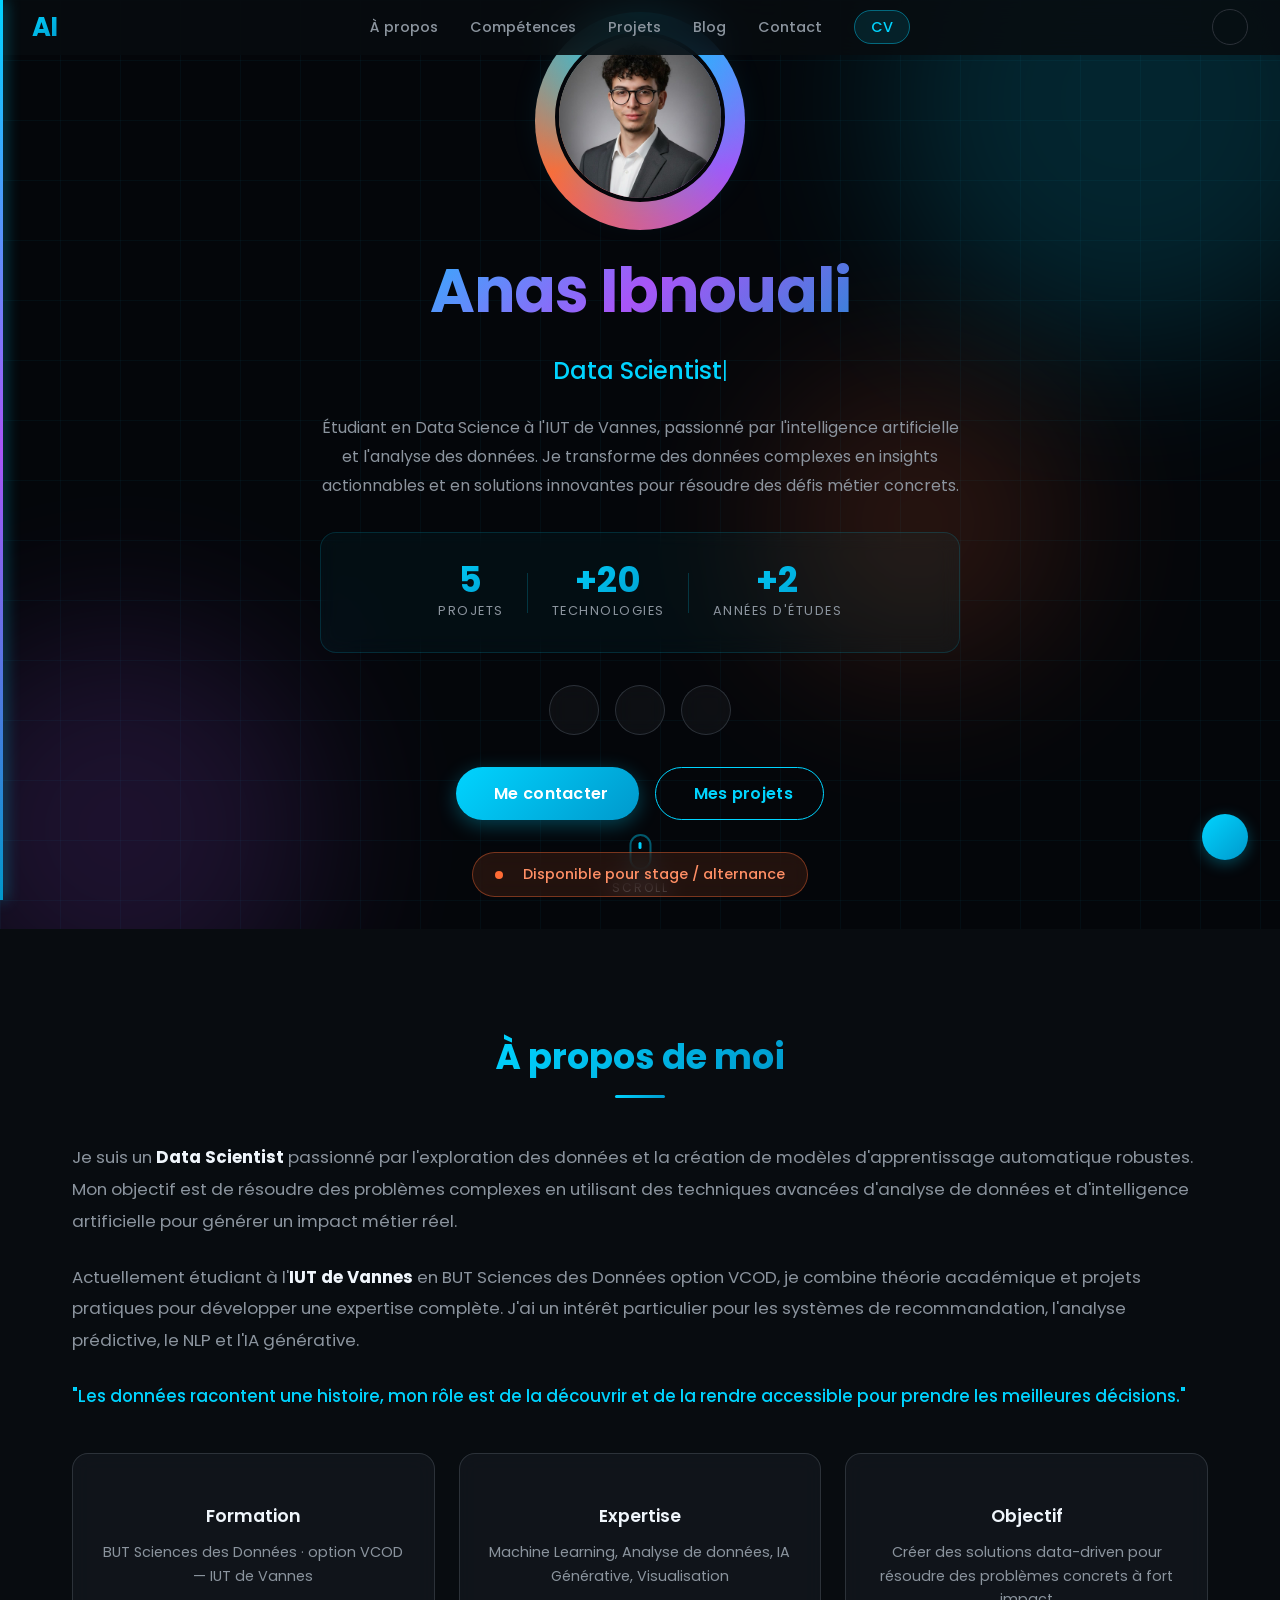
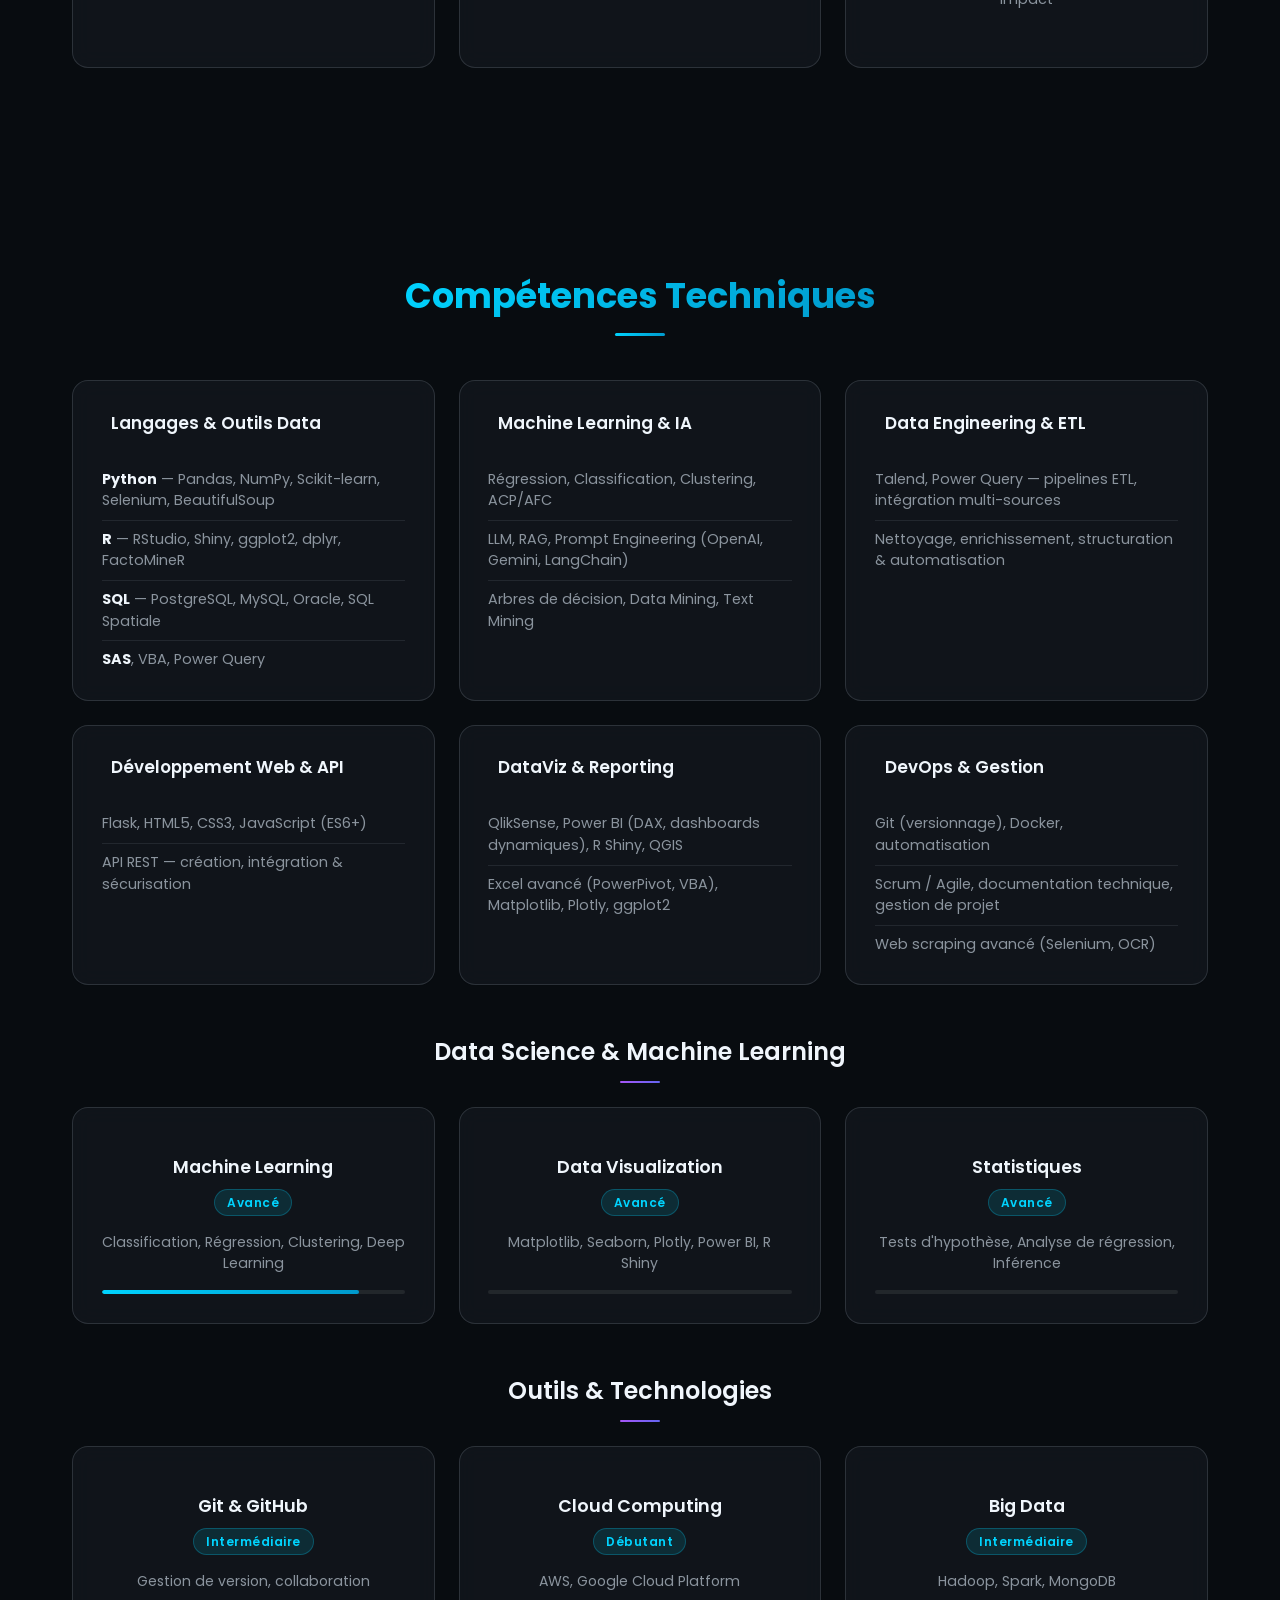
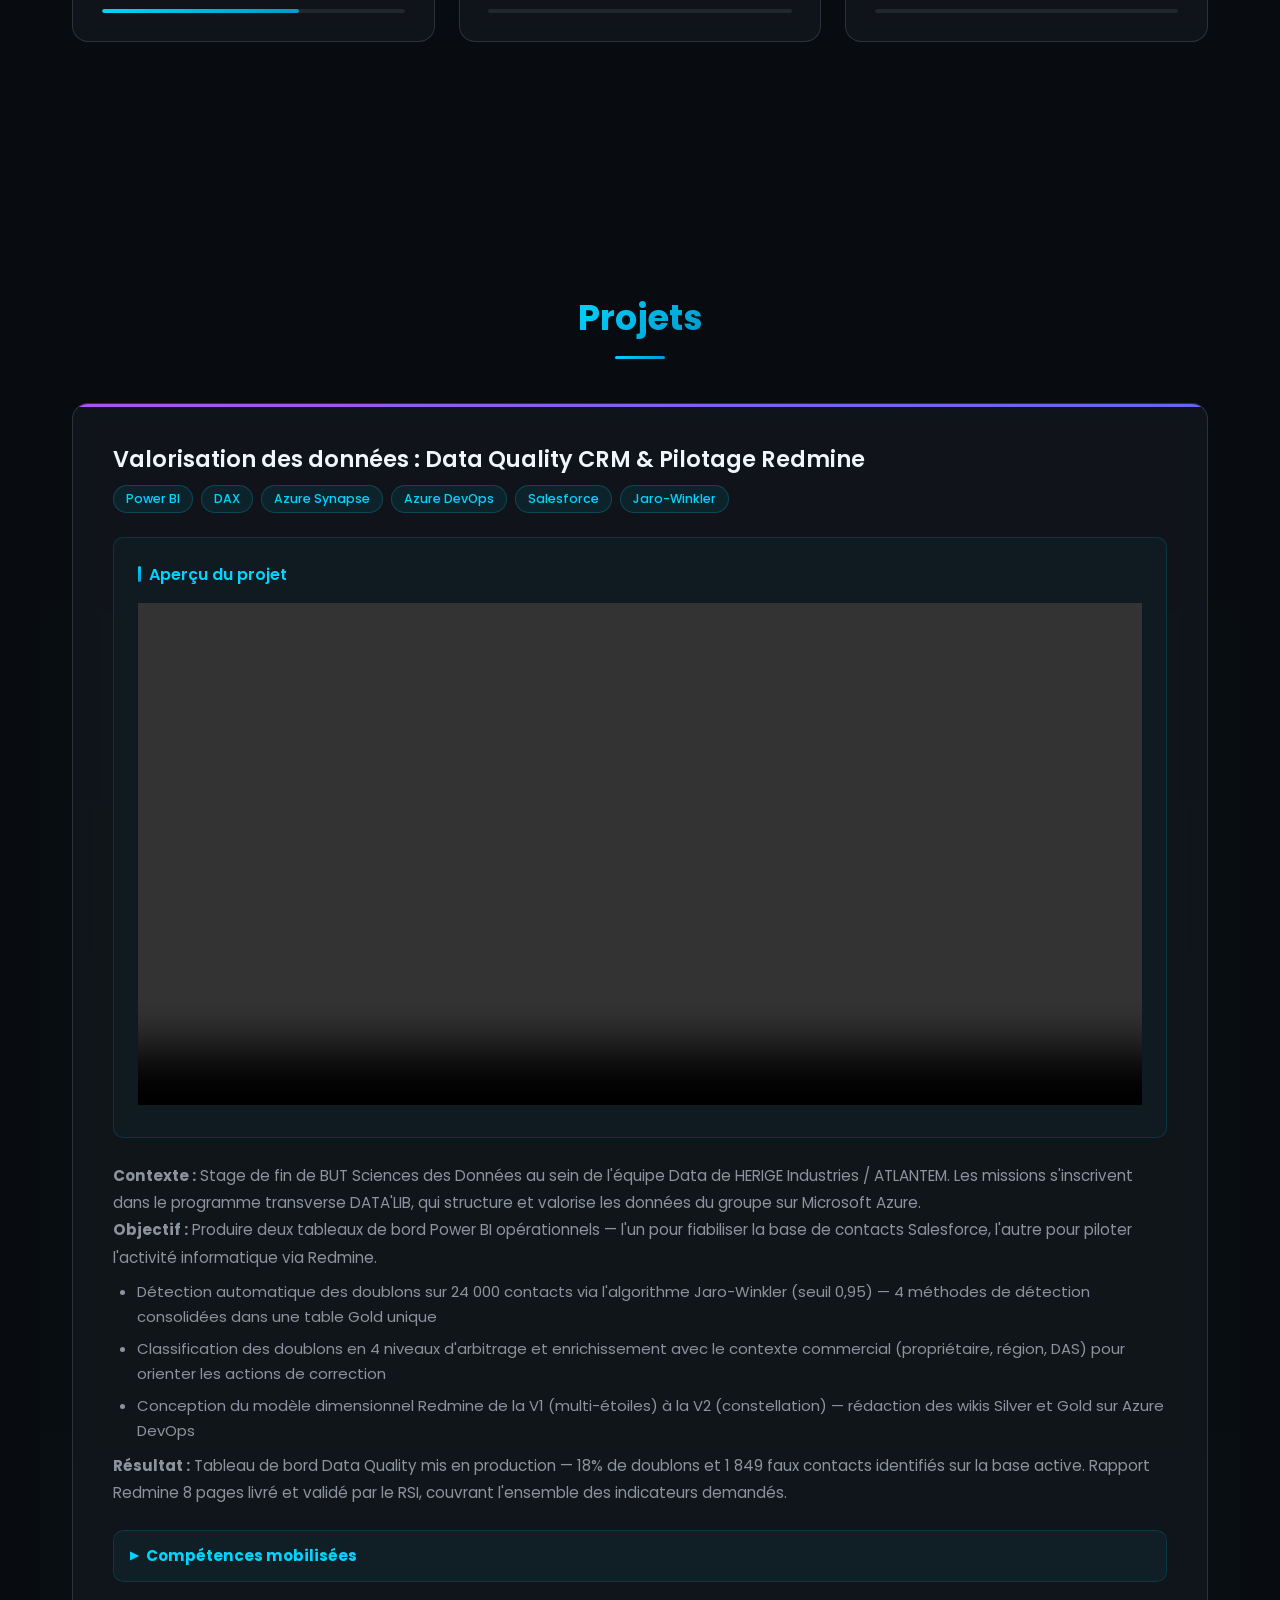
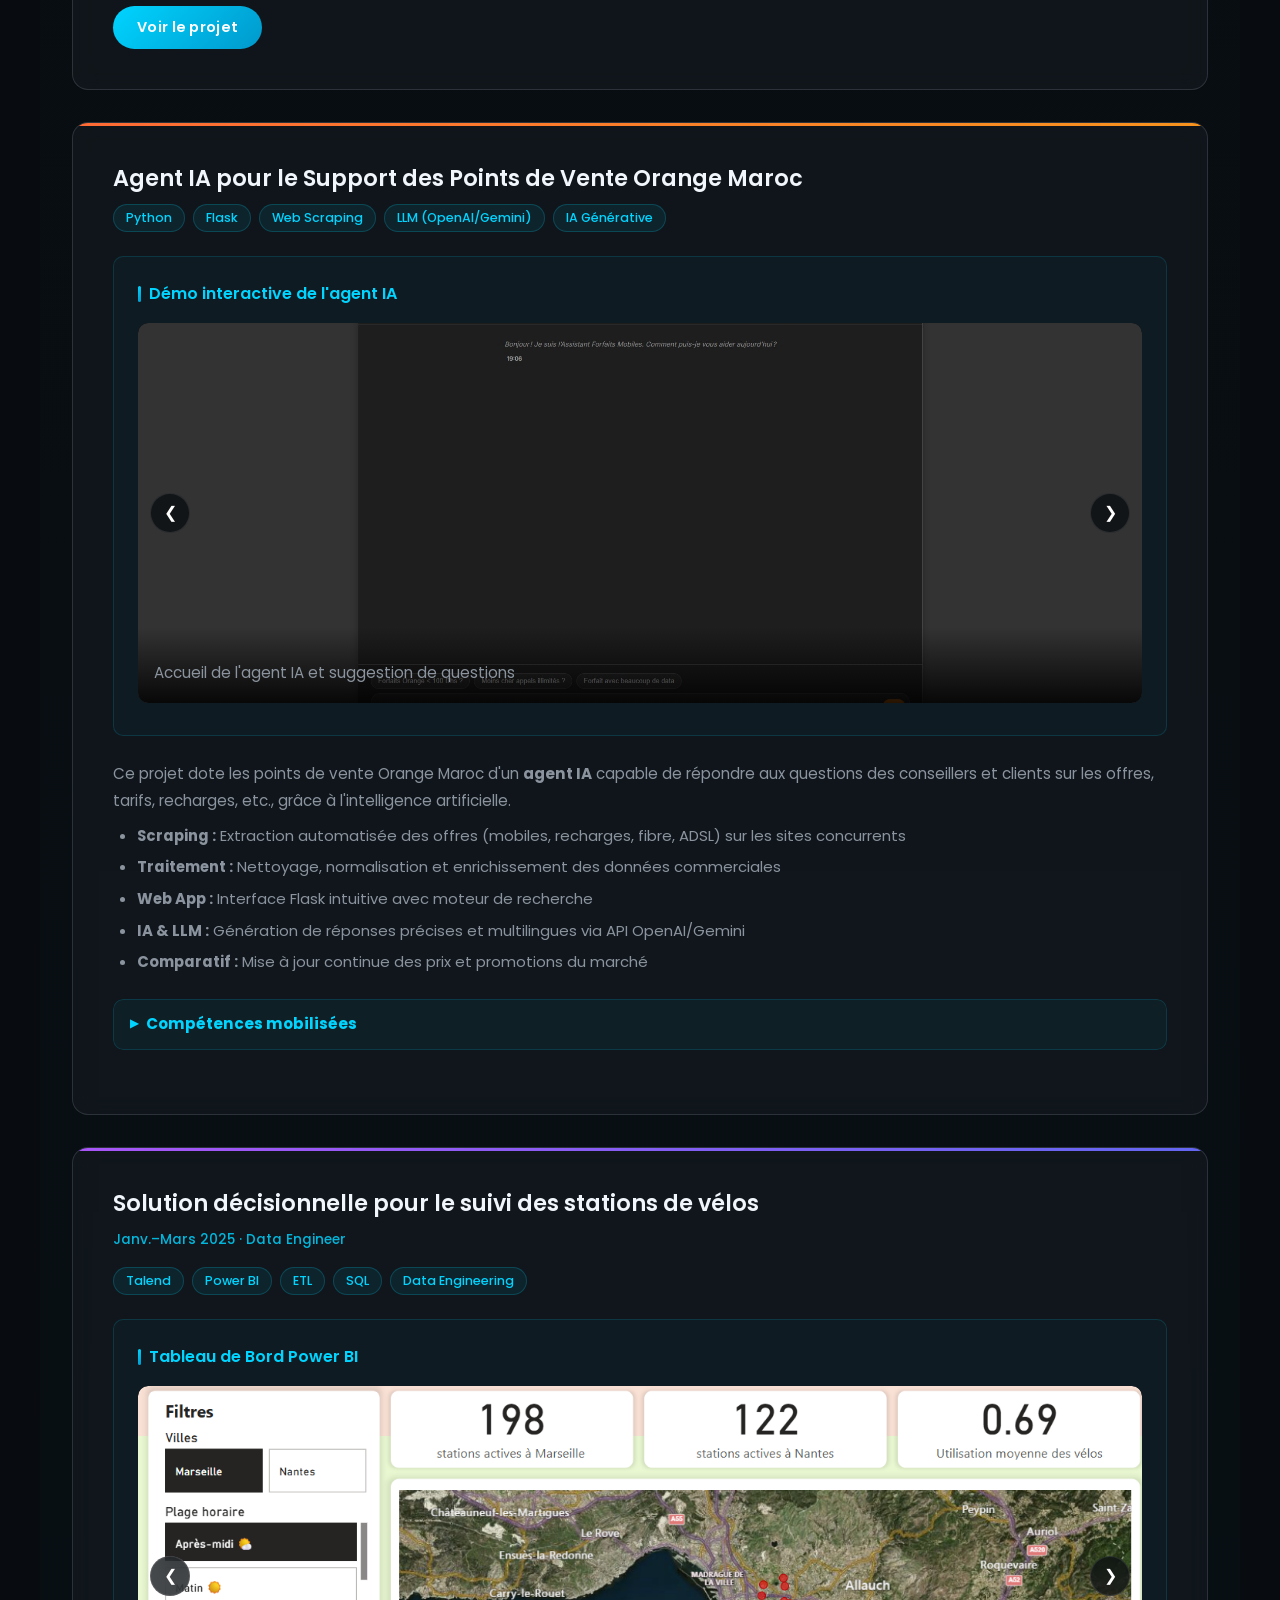
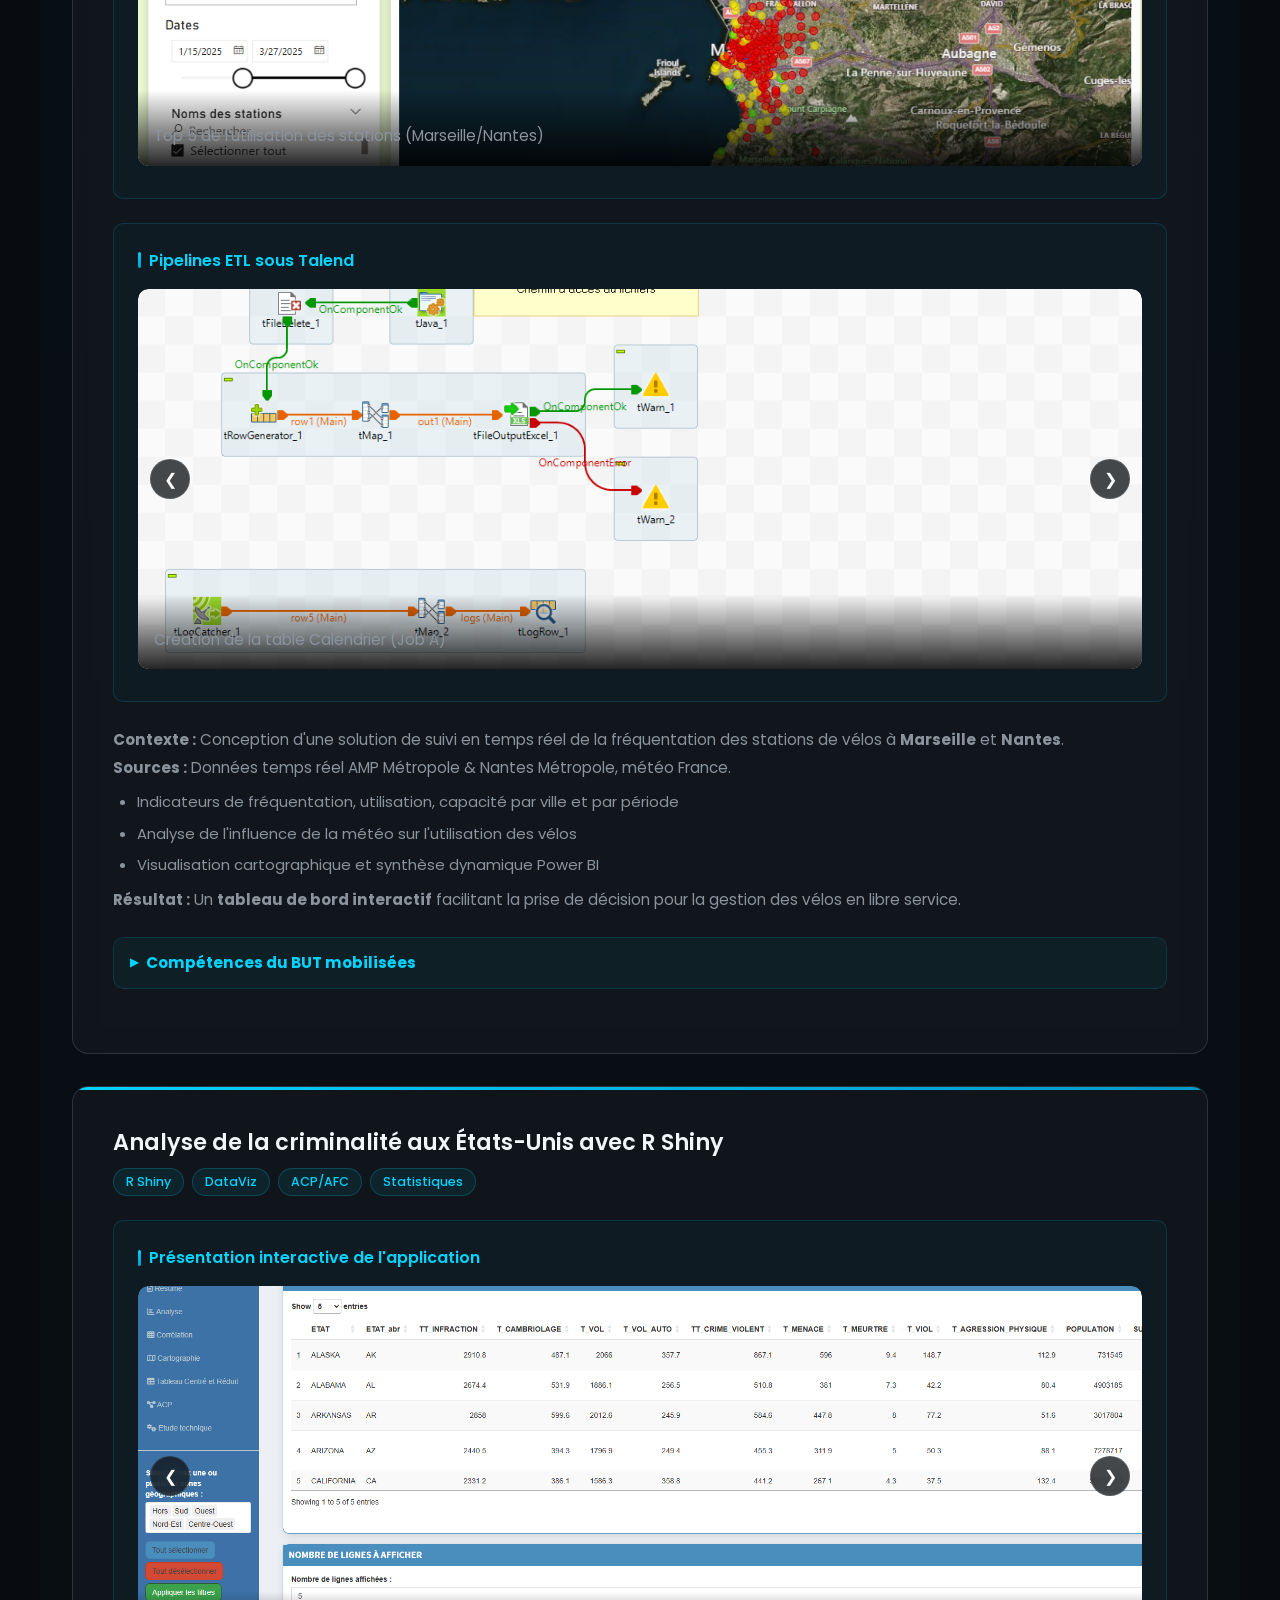
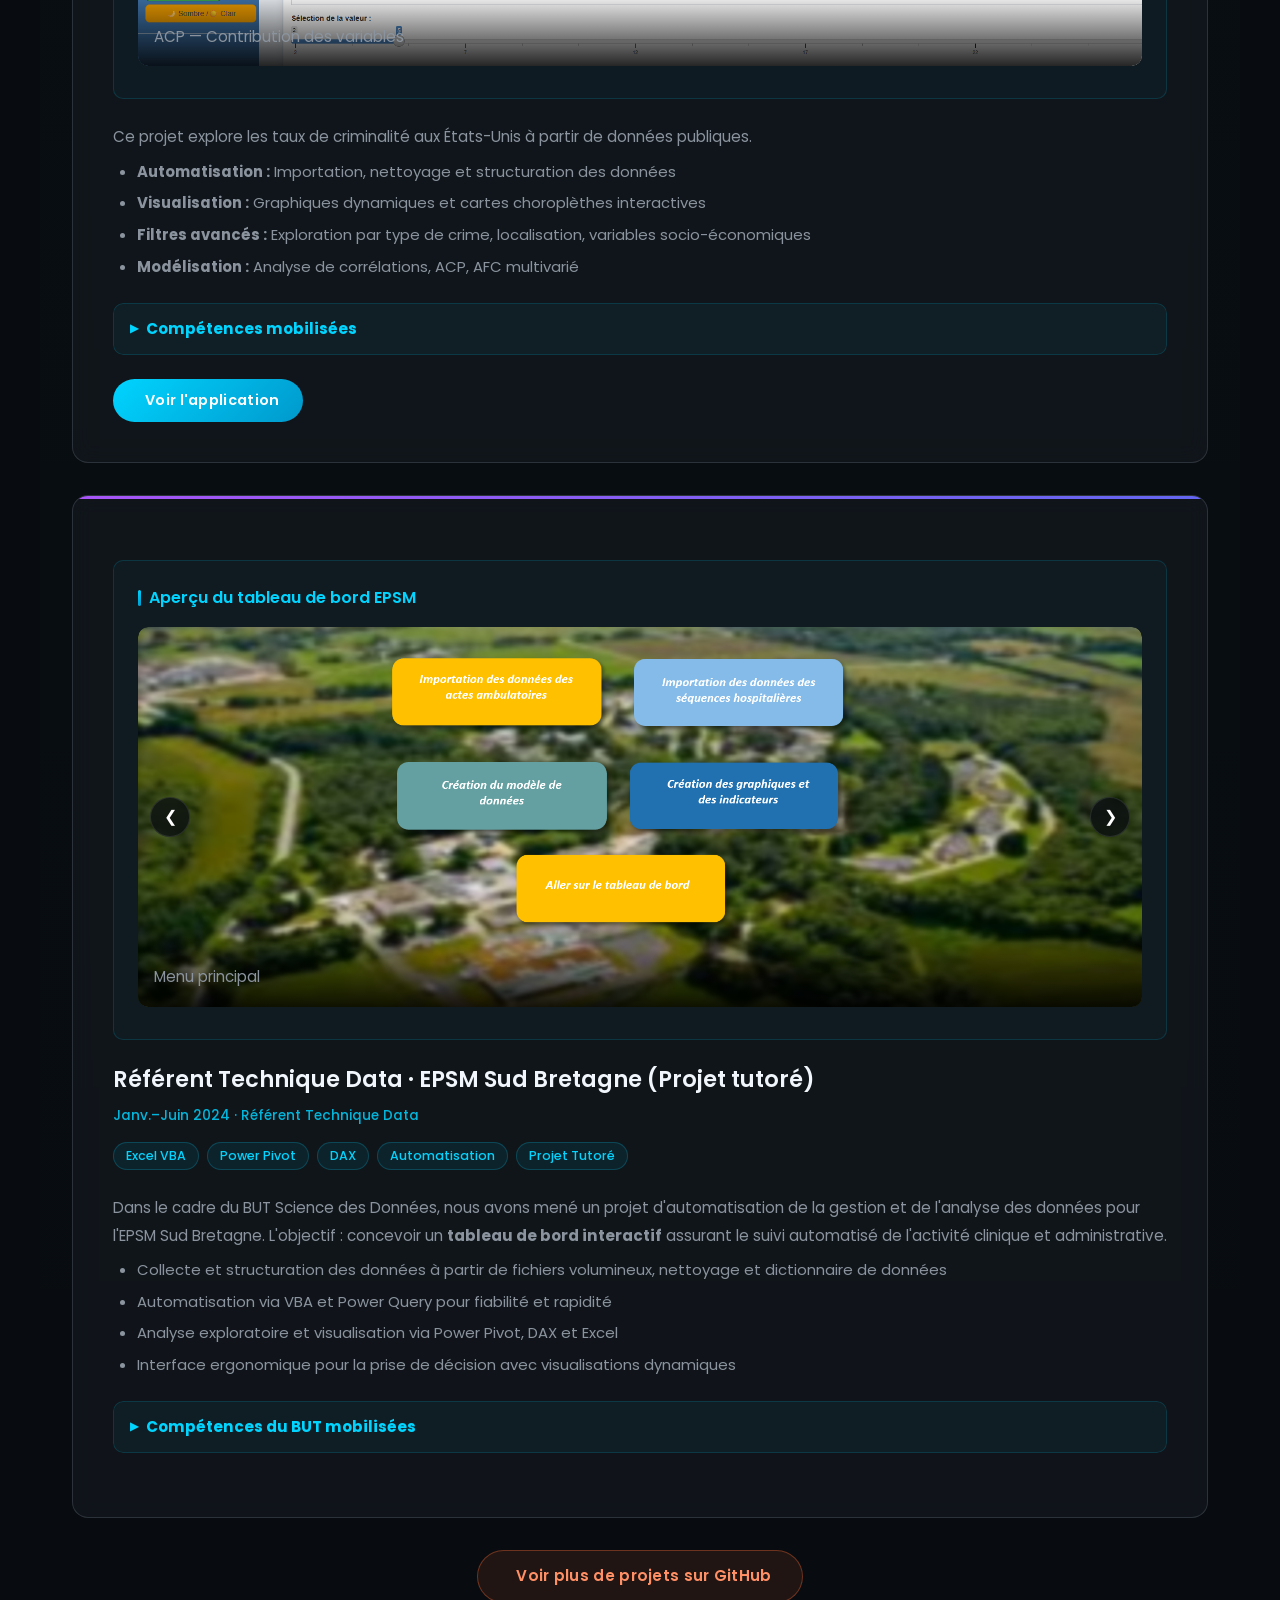
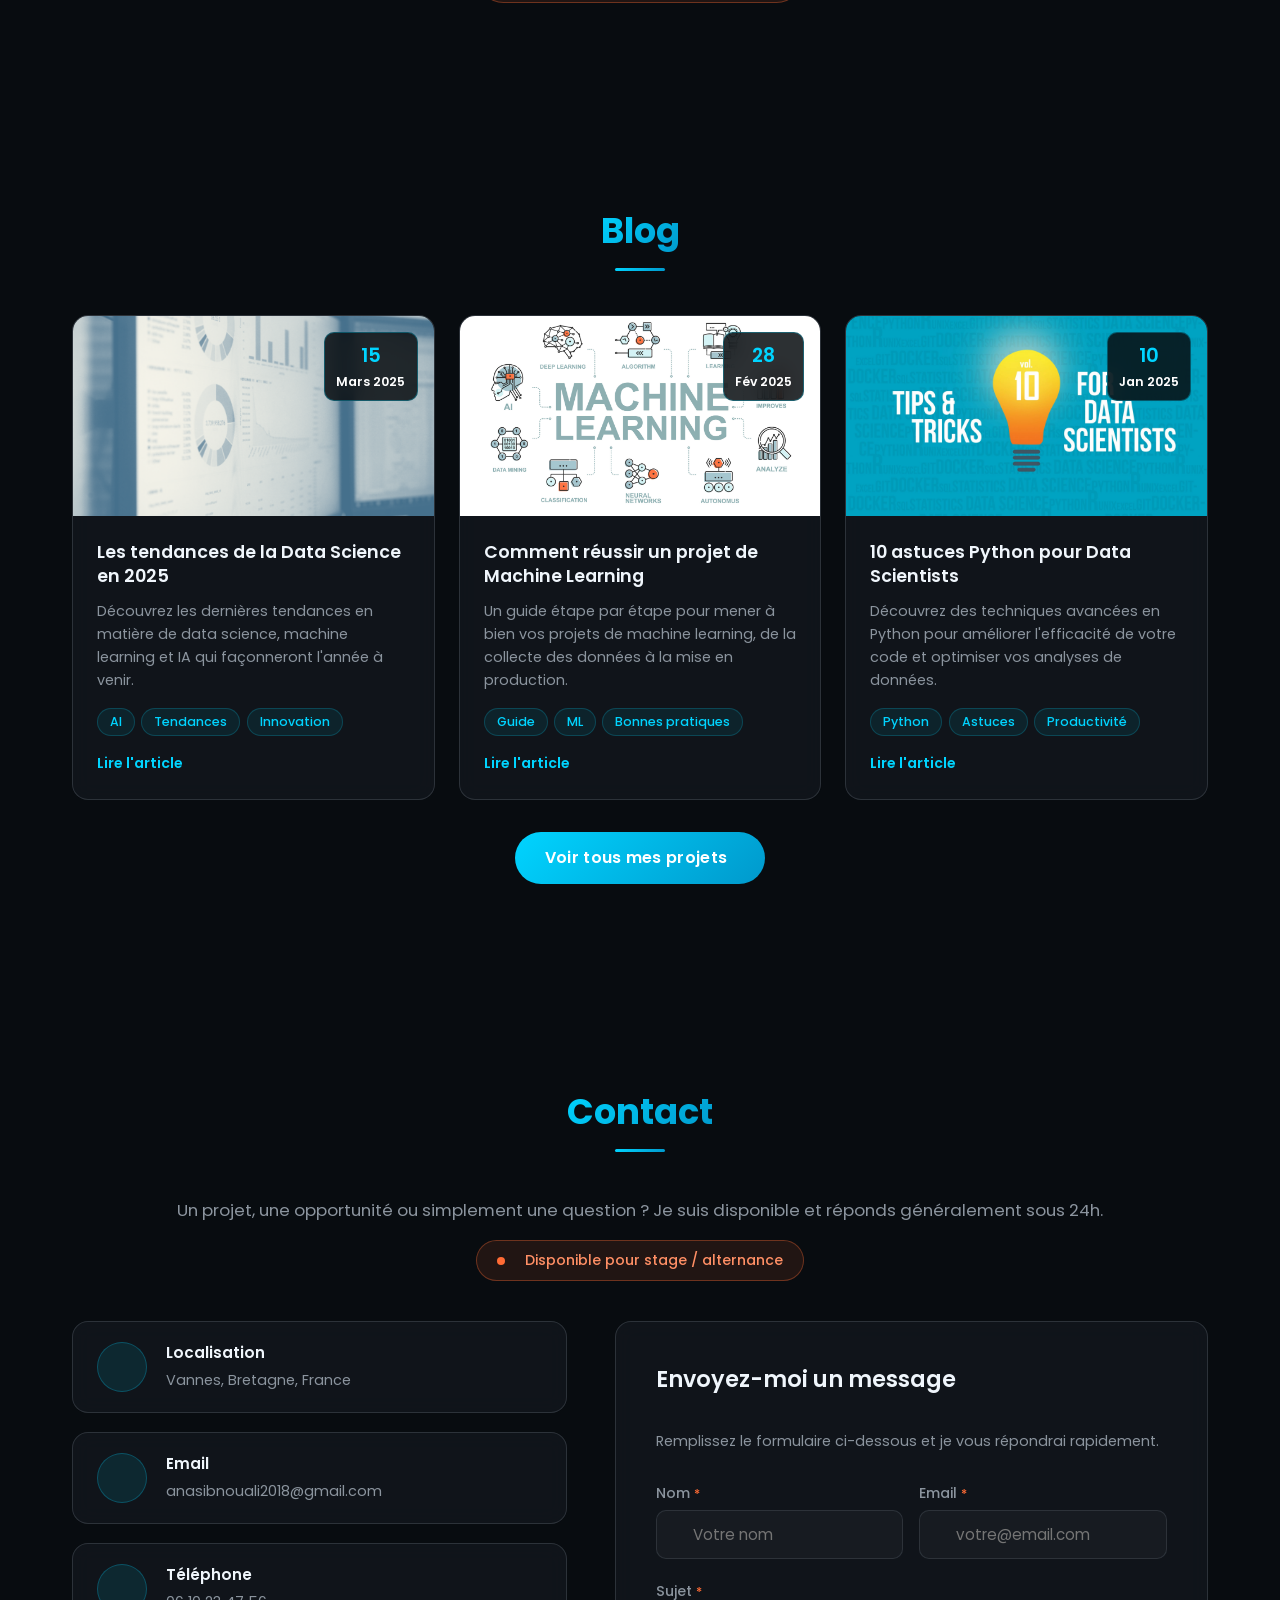
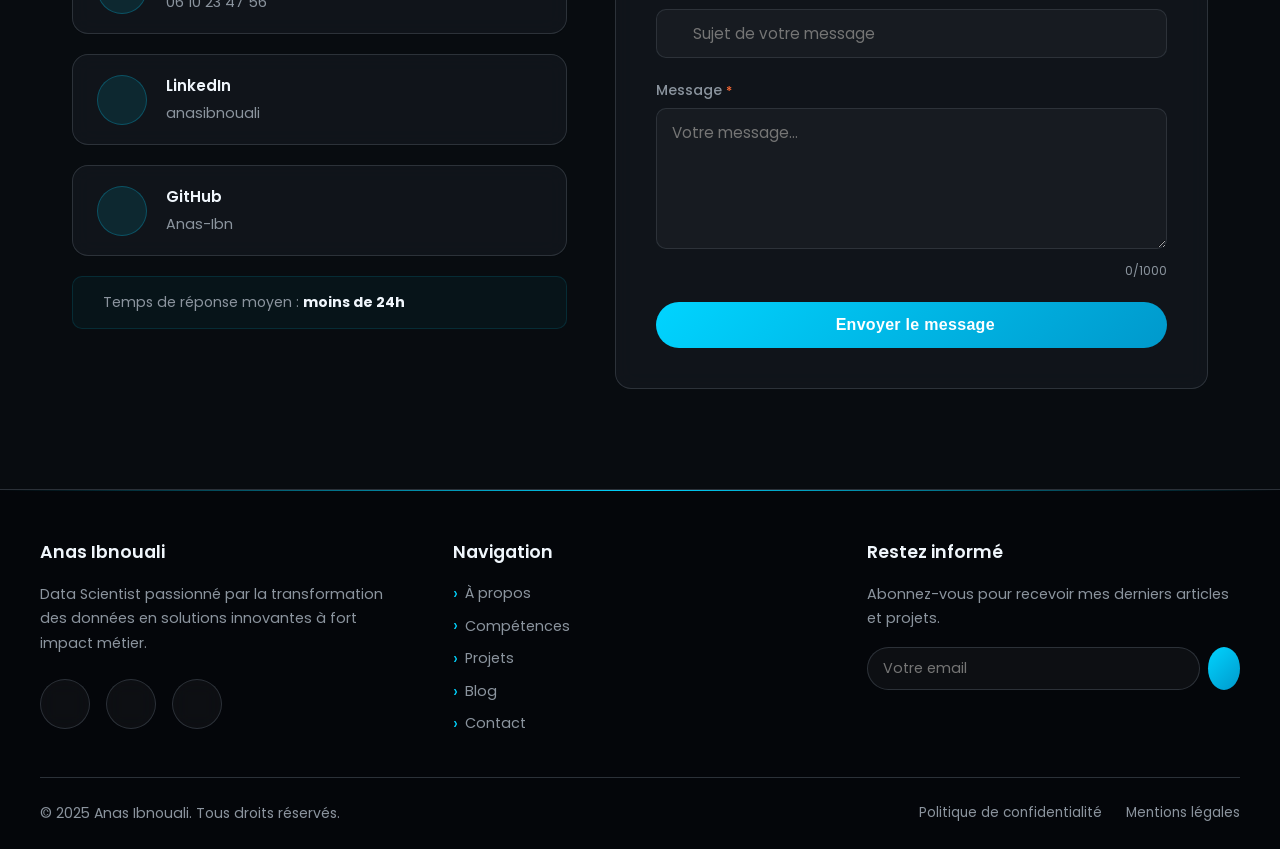
==== commit dc51c692: "Improve contact section and add light/dark mode toggle" ====
--- a/index.html
+++ b/index.html
@@ -136,6 +136,9 @@
     <label for="nav-toggle" class="nav-toggle-label" aria-label="Menu">
         <span></span>
     </label>
+    <button id="themeToggle" class="theme-toggle" aria-label="Changer le thème" title="Mode clair / sombre">
+        <i class="fas fa-sun" id="themeIcon"></i>
+    </button>
     <ul class="nav-menu">
         <li><a href="#about">À propos</a></li>
         <li><a href="#competences">Compétences</a></li>
@@ -748,6 +751,16 @@
     <!-- ===================== CONTACT ===================== -->
     <section id="contact" class="section">
         <h2 class="section-title"><span>Contact</span></h2>
+
+        <div class="contact-intro">
+            <p>Un projet, une opportunité ou simplement une question ? Je suis disponible et réponds généralement sous 24h.</p>
+            <div class="contact-availability-badge">
+                <span class="badge-pulse"></span>
+                <i class="fas fa-bolt"></i>
+                Disponible pour stage / alternance
+            </div>
+        </div>
+
         <div class="contact-container">
             <div class="contact-info">
                 <div class="contact-card">
@@ -778,29 +791,56 @@
                         <p><a href="https://www.linkedin.com/in/anasibnouali/" target="_blank" rel="noopener">anasibnouali</a></p>
                     </div>
                 </div>
+                <div class="contact-card">
+                    <div class="contact-icon"><i class="fab fa-github"></i></div>
+                    <div class="contact-detail">
+                        <h3>GitHub</h3>
+                        <p><a href="https://github.com/Anas-Ibn" target="_blank" rel="noopener">Anas-Ibn</a></p>
+                    </div>
+                </div>
+                <div class="contact-response-time">
+                    <i class="fas fa-clock"></i>
+                    <span>Temps de réponse moyen : <strong>moins de 24h</strong></span>
+                </div>
             </div>
 
             <div class="contact-form">
-                <h3>Envoyez-moi un message</h3>
+                <div class="contact-form-header">
+                    <h3>Envoyez-moi un message</h3>
+                    <p>Remplissez le formulaire ci-dessous et je vous répondrai rapidement.</p>
+                </div>
                 <form id="contactForm" novalidate>
+                    <div class="form-row">
+                        <div class="form-group">
+                            <label for="name">Nom <span class="required">*</span></label>
+                            <div class="input-wrapper">
+                                <i class="fas fa-user input-icon"></i>
+                                <input type="text" id="name" name="name" placeholder="Votre nom" required>
+                            </div>
+                        </div>
+                        <div class="form-group">
+                            <label for="email">Email <span class="required">*</span></label>
+                            <div class="input-wrapper">
+                                <i class="fas fa-envelope input-icon"></i>
+                                <input type="email" id="email" name="email" placeholder="votre@email.com" required>
+                            </div>
+                        </div>
+                    </div>
                     <div class="form-group">
-                        <label for="name">Nom</label>
-                        <input type="text" id="name" name="name" placeholder="Votre nom" required>
+                        <label for="subject">Sujet <span class="required">*</span></label>
+                        <div class="input-wrapper">
+                            <i class="fas fa-tag input-icon"></i>
+                            <input type="text" id="subject" name="subject" placeholder="Sujet de votre message" required>
+                        </div>
                     </div>
                     <div class="form-group">
-                        <label for="email">Email</label>
-                        <input type="email" id="email" name="email" placeholder="votre@email.com" required>
-                    </div>
-                    <div class="form-group">
-                        <label for="subject">Sujet</label>
-                        <input type="text" id="subject" name="subject" placeholder="Sujet de votre message" required>
-                    </div>
-                    <div class="form-group">
-                        <label for="message">Message</label>
-                        <textarea id="message" name="message" rows="5" placeholder="Votre message..." required></textarea>
+                        <label for="message">Message <span class="required">*</span></label>
+                        <textarea id="message" name="message" rows="5" placeholder="Votre message..." required maxlength="1000"></textarea>
+                        <span class="char-count"><span id="charCount">0</span>/1000</span>
                     </div>
                     <button type="submit" class="btn submit-btn">
-                        Envoyer <i class="fas fa-paper-plane"></i>
+                        <i class="fas fa-paper-plane"></i>
+                        Envoyer le message
                     </button>
                 </form>
             </div>
--- a/Styles/styles.css
+++ b/Styles/styles.css
@@ -23,6 +23,73 @@
     --radius-sm: 10px;
 }
 
+/* ===================== LIGHT MODE ===================== */
+
+html[data-theme="light"] {
+    --dark: #f0f4f8;
+    --darker: #e2e8f0;
+    --light: #0d1117;
+    --gray: #4a5568;
+    --card: rgba(255, 255, 255, 0.92);
+    --card-solid: #ffffff;
+    --border: rgba(203, 213, 225, 0.9);
+    --shadow: 0 4px 20px rgba(0, 0, 0, 0.06);
+    --shadow-heavy: 0 10px 40px rgba(0, 0, 0, 0.12);
+    --shadow-card: 0 8px 32px rgba(0, 0, 0, 0.08);
+}
+
+html[data-theme="light"] .navbar {
+    background: rgba(240, 244, 248, 0.88);
+}
+html[data-theme="light"] .navbar.scrolled {
+    background: rgba(226, 232, 240, 0.97);
+    box-shadow: 0 4px 30px rgba(0, 0, 0, 0.1);
+}
+html[data-theme="light"] .nav-menu {
+    background: transparent;
+}
+@media (max-width: 768px) {
+    html[data-theme="light"] .nav-menu {
+        background: rgba(226, 232, 240, 0.98);
+    }
+}
+html[data-theme="light"] .hero-grid {
+    background-image:
+        linear-gradient(rgba(0, 100, 180, 0.05) 1px, transparent 1px),
+        linear-gradient(90deg, rgba(0, 100, 180, 0.05) 1px, transparent 1px);
+}
+html[data-theme="light"] .hero-orb { opacity: 0.08; }
+html[data-theme="light"] .slides { background: rgba(0, 0, 0, 0.08); }
+html[data-theme="light"] .prev,
+html[data-theme="light"] .next {
+    background: rgba(240, 244, 248, 0.9);
+    color: var(--light);
+    border-color: rgba(203, 213, 225, 0.8);
+}
+html[data-theme="light"] .blog-date {
+    background: rgba(240, 244, 248, 0.92);
+    color: var(--light);
+}
+html[data-theme="light"] .form-group input,
+html[data-theme="light"] .form-group textarea {
+    background: rgba(0, 0, 0, 0.03);
+    color: var(--light);
+    border-color: var(--border);
+}
+html[data-theme="light"] .form-group input::placeholder,
+html[data-theme="light"] .form-group textarea::placeholder { color: #9ca3af; }
+html[data-theme="light"] .form-group input:focus,
+html[data-theme="light"] .form-group textarea:focus {
+    background: rgba(0, 212, 255, 0.03);
+}
+html[data-theme="light"] .subscribe-form input {
+    background: rgba(0, 0, 0, 0.04);
+    color: var(--light);
+}
+html[data-theme="light"] ::-webkit-scrollbar-track { background: var(--darker); }
+
+/* ===================================================== */
+
 * {
     margin: 0;
     padding: 0;
@@ -593,6 +660,32 @@
 .nav-toggle-label span::before { bottom: 7px; }
 .nav-toggle-label span::after { top: 7px; }
 
+.theme-toggle {
+    position: absolute;
+    right: 2rem;
+    top: 50%;
+    transform: translateY(-50%);
+    background: none;
+    border: 1px solid var(--border);
+    color: var(--gray);
+    width: 36px;
+    height: 36px;
+    border-radius: 50%;
+    cursor: pointer;
+    font-size: 0.95rem;
+    display: flex;
+    align-items: center;
+    justify-content: center;
+    transition: var(--transition);
+    z-index: 1;
+}
+.theme-toggle:hover {
+    color: var(--primary);
+    border-color: var(--primary);
+    background: rgba(0, 212, 255, 0.1);
+    transform: translateY(-50%) rotate(25deg);
+}
+
 /* ===================== SECTIONS ===================== */
 
 .section {
@@ -1343,6 +1436,87 @@
 }
 
 /* ===================== CONTACT ===================== */
+
+.contact-intro {
+    text-align: center;
+    margin-bottom: 2.5rem;
+}
+.contact-intro p {
+    color: var(--gray);
+    font-size: 1.05rem;
+    margin-bottom: 1rem;
+    line-height: 1.7;
+}
+.contact-availability-badge {
+    display: inline-flex;
+    align-items: center;
+    gap: 10px;
+    background: rgba(255, 107, 53, 0.1);
+    color: #ff8f65;
+    border: 1.5px solid rgba(255, 107, 53, 0.35);
+    padding: 8px 20px;
+    border-radius: 30px;
+    font-size: 0.88rem;
+    font-weight: 500;
+}
+.contact-response-time {
+    display: flex;
+    align-items: center;
+    gap: 0.7rem;
+    color: var(--gray);
+    font-size: 0.88rem;
+    padding: 0.9rem 1.2rem;
+    background: rgba(0, 212, 255, 0.04);
+    border: 1px solid rgba(0, 212, 255, 0.12);
+    border-radius: var(--radius-sm);
+    margin-top: 0.4rem;
+}
+.contact-response-time i { color: var(--primary); }
+.contact-response-time strong { color: var(--light); }
+
+.contact-form-header {
+    margin-bottom: 1.8rem;
+}
+.contact-form-header p {
+    color: var(--gray);
+    font-size: 0.9rem;
+    margin-top: 0.3rem;
+}
+
+.form-row {
+    display: grid;
+    grid-template-columns: 1fr 1fr;
+    gap: 1rem;
+}
+.input-wrapper {
+    position: relative;
+}
+.input-icon {
+    position: absolute;
+    left: 12px;
+    top: 50%;
+    transform: translateY(-50%);
+    color: var(--gray);
+    font-size: 0.82rem;
+    pointer-events: none;
+    transition: color 0.3s;
+    z-index: 1;
+}
+.input-wrapper:focus-within .input-icon { color: var(--primary); }
+.input-wrapper input { padding-left: 36px !important; }
+
+.required { color: var(--accent); font-size: 0.78rem; }
+
+.char-count {
+    display: block;
+    text-align: right;
+    font-size: 0.76rem;
+    color: var(--gray);
+    margin-top: 5px;
+    transition: color 0.3s;
+}
+#charCount.warn { color: #f59e0b; }
+#charCount.danger { color: #ef4444; }
 
 .contact-container {
     display: grid;
@@ -1808,6 +1982,7 @@
 @media (max-width: 768px) {
     .nav-toggle-label {
         display: flex;
+        right: 4.5rem;
     }
 
     .nav-menu {
@@ -1909,6 +2084,9 @@
     .contact-form {
         padding: 1.5rem;
     }
+    .form-row {
+        grid-template-columns: 1fr;
+    }
 
     .cta-buttons {
         flex-direction: column;
--- a/Styles/styles.css
+++ b/Styles/styles.css
@@ -23,6 +23,73 @@
     --radius-sm: 10px;
 }
 
+/* ===================== LIGHT MODE ===================== */
+
+html[data-theme="light"] {
+    --dark: #f0f4f8;
+    --darker: #e2e8f0;
+    --light: #0d1117;
+    --gray: #4a5568;
+    --card: rgba(255, 255, 255, 0.92);
+    --card-solid: #ffffff;
+    --border: rgba(203, 213, 225, 0.9);
+    --shadow: 0 4px 20px rgba(0, 0, 0, 0.06);
+    --shadow-heavy: 0 10px 40px rgba(0, 0, 0, 0.12);
+    --shadow-card: 0 8px 32px rgba(0, 0, 0, 0.08);
+}
+
+html[data-theme="light"] .navbar {
+    background: rgba(240, 244, 248, 0.88);
+}
+html[data-theme="light"] .navbar.scrolled {
+    background: rgba(226, 232, 240, 0.97);
+    box-shadow: 0 4px 30px rgba(0, 0, 0, 0.1);
+}
+html[data-theme="light"] .nav-menu {
+    background: transparent;
+}
+@media (max-width: 768px) {
+    html[data-theme="light"] .nav-menu {
+        background: rgba(226, 232, 240, 0.98);
+    }
+}
+html[data-theme="light"] .hero-grid {
+    background-image:
+        linear-gradient(rgba(0, 100, 180, 0.05) 1px, transparent 1px),
+        linear-gradient(90deg, rgba(0, 100, 180, 0.05) 1px, transparent 1px);
+}
+html[data-theme="light"] .hero-orb { opacity: 0.08; }
+html[data-theme="light"] .slides { background: rgba(0, 0, 0, 0.08); }
+html[data-theme="light"] .prev,
+html[data-theme="light"] .next {
+    background: rgba(240, 244, 248, 0.9);
+    color: var(--light);
+    border-color: rgba(203, 213, 225, 0.8);
+}
+html[data-theme="light"] .blog-date {
+    background: rgba(240, 244, 248, 0.92);
+    color: var(--light);
+}
+html[data-theme="light"] .form-group input,
+html[data-theme="light"] .form-group textarea {
+    background: rgba(0, 0, 0, 0.03);
+    color: var(--light);
+    border-color: var(--border);
+}
+html[data-theme="light"] .form-group input::placeholder,
+html[data-theme="light"] .form-group textarea::placeholder { color: #9ca3af; }
+html[data-theme="light"] .form-group input:focus,
+html[data-theme="light"] .form-group textarea:focus {
+    background: rgba(0, 212, 255, 0.03);
+}
+html[data-theme="light"] .subscribe-form input {
+    background: rgba(0, 0, 0, 0.04);
+    color: var(--light);
+}
+html[data-theme="light"] ::-webkit-scrollbar-track { background: var(--darker); }
+
+/* ===================================================== */
+
 * {
     margin: 0;
     padding: 0;
@@ -593,6 +660,32 @@
 .nav-toggle-label span::before { bottom: 7px; }
 .nav-toggle-label span::after { top: 7px; }
 
+.theme-toggle {
+    position: absolute;
+    right: 2rem;
+    top: 50%;
+    transform: translateY(-50%);
+    background: none;
+    border: 1px solid var(--border);
+    color: var(--gray);
+    width: 36px;
+    height: 36px;
+    border-radius: 50%;
+    cursor: pointer;
+    font-size: 0.95rem;
+    display: flex;
+    align-items: center;
+    justify-content: center;
+    transition: var(--transition);
+    z-index: 1;
+}
+.theme-toggle:hover {
+    color: var(--primary);
+    border-color: var(--primary);
+    background: rgba(0, 212, 255, 0.1);
+    transform: translateY(-50%) rotate(25deg);
+}
+
 /* ===================== SECTIONS ===================== */
 
 .section {
@@ -1343,6 +1436,87 @@
 }
 
 /* ===================== CONTACT ===================== */
+
+.contact-intro {
+    text-align: center;
+    margin-bottom: 2.5rem;
+}
+.contact-intro p {
+    color: var(--gray);
+    font-size: 1.05rem;
+    margin-bottom: 1rem;
+    line-height: 1.7;
+}
+.contact-availability-badge {
+    display: inline-flex;
+    align-items: center;
+    gap: 10px;
+    background: rgba(255, 107, 53, 0.1);
+    color: #ff8f65;
+    border: 1.5px solid rgba(255, 107, 53, 0.35);
+    padding: 8px 20px;
+    border-radius: 30px;
+    font-size: 0.88rem;
+    font-weight: 500;
+}
+.contact-response-time {
+    display: flex;
+    align-items: center;
+    gap: 0.7rem;
+    color: var(--gray);
+    font-size: 0.88rem;
+    padding: 0.9rem 1.2rem;
+    background: rgba(0, 212, 255, 0.04);
+    border: 1px solid rgba(0, 212, 255, 0.12);
+    border-radius: var(--radius-sm);
+    margin-top: 0.4rem;
+}
+.contact-response-time i { color: var(--primary); }
+.contact-response-time strong { color: var(--light); }
+
+.contact-form-header {
+    margin-bottom: 1.8rem;
+}
+.contact-form-header p {
+    color: var(--gray);
+    font-size: 0.9rem;
+    margin-top: 0.3rem;
+}
+
+.form-row {
+    display: grid;
+    grid-template-columns: 1fr 1fr;
+    gap: 1rem;
+}
+.input-wrapper {
+    position: relative;
+}
+.input-icon {
+    position: absolute;
+    left: 12px;
+    top: 50%;
+    transform: translateY(-50%);
+    color: var(--gray);
+    font-size: 0.82rem;
+    pointer-events: none;
+    transition: color 0.3s;
+    z-index: 1;
+}
+.input-wrapper:focus-within .input-icon { color: var(--primary); }
+.input-wrapper input { padding-left: 36px !important; }
+
+.required { color: var(--accent); font-size: 0.78rem; }
+
+.char-count {
+    display: block;
+    text-align: right;
+    font-size: 0.76rem;
+    color: var(--gray);
+    margin-top: 5px;
+    transition: color 0.3s;
+}
+#charCount.warn { color: #f59e0b; }
+#charCount.danger { color: #ef4444; }
 
 .contact-container {
     display: grid;
@@ -1808,6 +1982,7 @@
 @media (max-width: 768px) {
     .nav-toggle-label {
         display: flex;
+        right: 4.5rem;
     }
 
     .nav-menu {
@@ -1909,6 +2084,9 @@
     .contact-form {
         padding: 1.5rem;
     }
+    .form-row {
+        grid-template-columns: 1fr;
+    }
 
     .cta-buttons {
         flex-direction: column;
